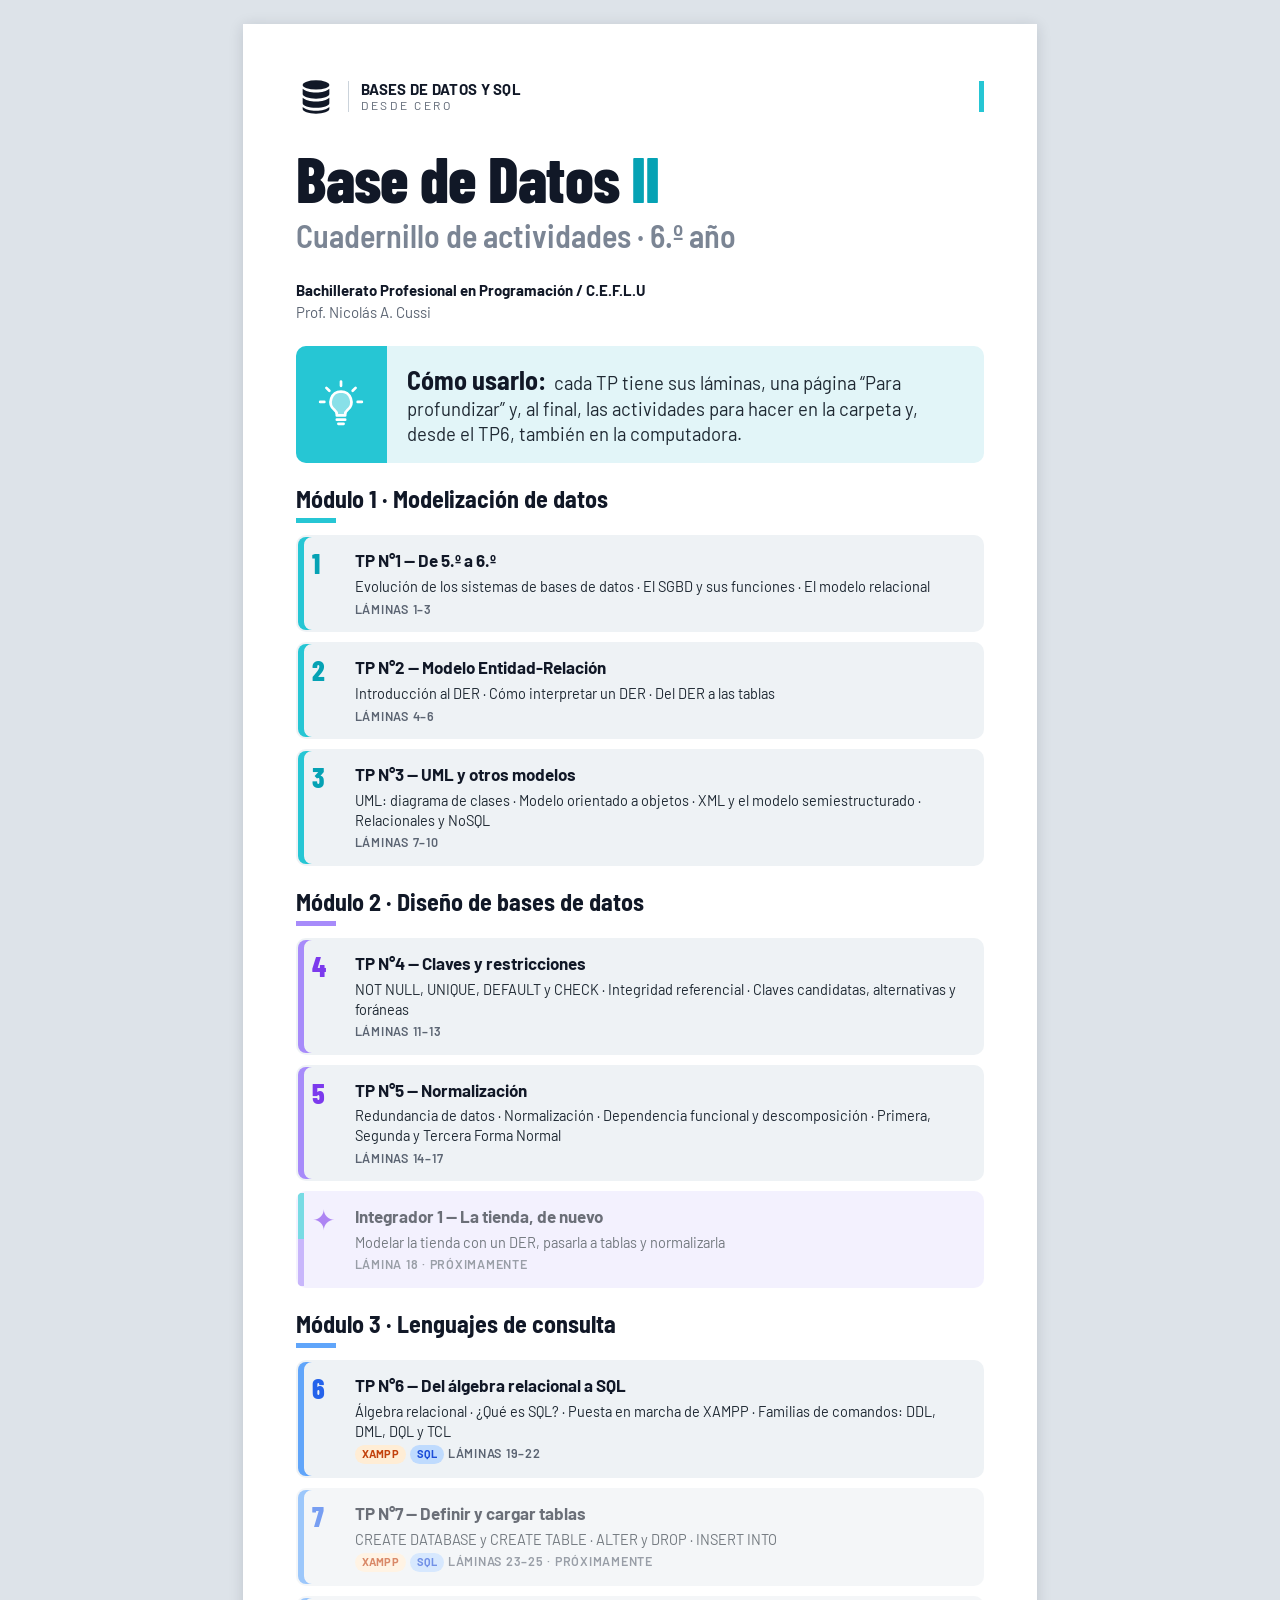
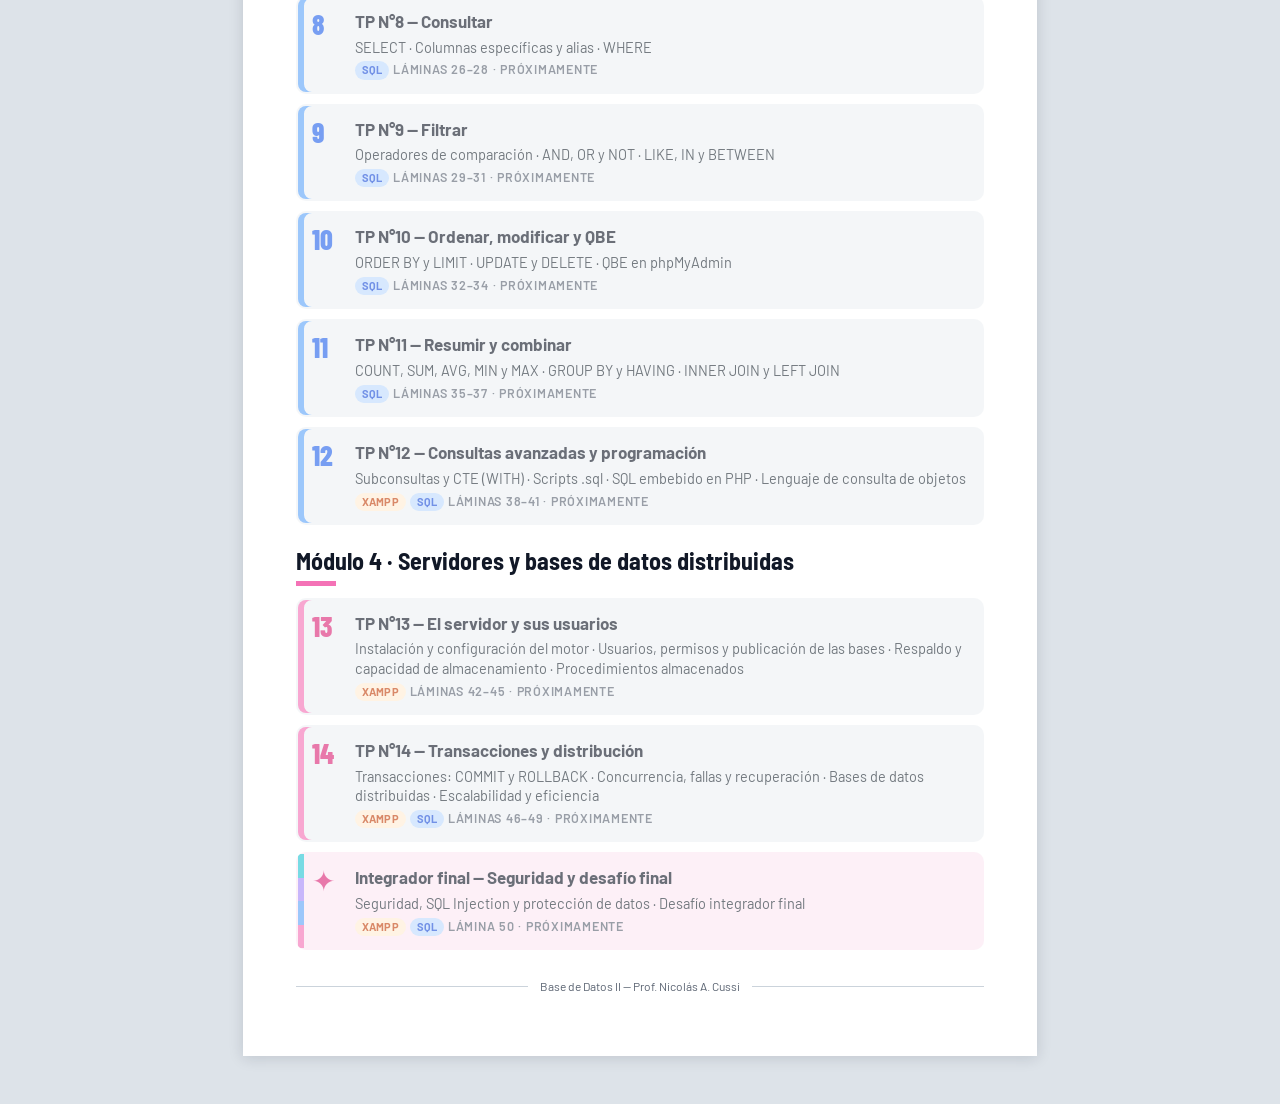
==== index.html @ eb56f3e0 "TP6: Del álgebra relacional a SQL (láminas 19 a 22) - Lámina 19 nueva: álgebra relacional (selección" ====
<!DOCTYPE html>
<html lang="es-AR">
<head>
  <meta charset="utf-8">
  <meta name="viewport" content="width=device-width, initial-scale=1">
  <title>Base de Datos II — Cuadernillo de actividades · Prof. Nicolás A. Cussi</title>
  <meta name="description" content="Cuadernillo de actividades de Base de Datos II (6.º año), organizado en 14 TPs y dos integradores. Bachillerato en Programación, Ushuaia.">
  <meta name="theme-color" content="#26C6D4">
  <link rel="preload" href="assets/fonts/barlow-condensed-latin-800-normal.woff2" as="font" type="font/woff2" crossorigin>
  <link rel="stylesheet" href="assets/css/estilos.css">
</head>
<body>

<svg width="0" height="0" style="position:absolute" aria-hidden="true" focusable="false">
  <defs>
    <symbol id="i-db-solido" viewBox="0 0 48 48">
      <g style="fill:currentColor;stroke:none">
        <ellipse cx="24" cy="9.5" rx="16" ry="5.5"/>
        <path d="M8 14c2.8 2.9 9.1 4.5 16 4.5S37.2 16.9 40 14v6.5c0 3-7.2 5.5-16 5.5S8 23.5 8 20.5z"/>
        <path d="M8 25c2.8 2.9 9.1 4.5 16 4.5S37.2 27.9 40 25v6.5c0 3-7.2 5.5-16 5.5S8 34.5 8 31.5z"/>
        <path d="M8 36c2.8 2.9 9.1 4.5 16 4.5S37.2 38.9 40 36v2.5c0 3-7.2 5.5-16 5.5S8 41.5 8 38.5z"/>
      </g>
    </symbol>
  </defs>
</svg>

<a class="saltar" href="#indice">Saltar al índice</a>

<main class="portada">
  <div class="cab" aria-hidden="true">
    <svg class="cab__logo"><use href="#i-db-solido"/></svg>
    <div class="cab__marca"><b>BASES DE DATOS Y SQL</b><span>DESDE CERO</span></div>
    <span class="cab__raya"></span>
  </div>

  <header class="portada__hero">
    <h1>Base de Datos <span>II</span></h1>
    <p class="tit__sub">Cuadernillo de actividades · 6.º año</p>
  </header>

  <p class="portada__datos">
    <strong>Bachillerato Profesional en Programación / C.E.F.L.U</strong> <br>
    Prof. Nicolás A. Cussi
  </p>

  <aside class="idea" aria-label="Cómo usar el cuadernillo">
    <span class="idea__ico" aria-hidden="true">
      <svg class="ico" viewBox="0 0 48 48" focusable="false">
        <path d="M24 2.5v4M10 8.5l2.8 2.8M38 8.5l-2.8 2.8M4 22h4M40 22h4"/>
        <path d="M24 12a10 10 0 0 0-6.2 17.8c1.4 1.2 2.2 2.6 2.2 4.2v1h8v-1c0-1.6.8-3 2.2-4.2A10 10 0 0 0 24 12z" style="fill:var(--ac)"/>
        <path d="M20 39h8M21.5 43h5"/>
      </svg>
    </span>
    <p><strong>Cómo usarlo:</strong> cada TP tiene sus láminas, una página “Para profundizar” y, al final, las actividades para hacer en la carpeta y, desde el TP6, también en la computadora.</p>
  </aside>

  <section class="bloque modulo-1" id="indice" aria-labelledby="b1">
    <h2 class="subtitulo" id="b1">Módulo 1 · Modelización de datos</h2>
    <ul class="lista-tp">
      <li>
        <a class="tp" href="unidades/tp01.html">
          <span class="tp__num" aria-hidden="true">1</span>
          <span class="tp__titulo">TP N°1 — De 5.º a 6.º</span>
          <span class="tp__temas">Evolución de los sistemas de bases de datos · El SGBD y sus funciones · El modelo relacional</span>
          <span class="tp__meta">Láminas 1–3 <span class="tp__visto" data-visto="1" hidden>· ✓ Visto</span></span>
        </a>
      </li>
      <li>
        <a class="tp" href="unidades/tp02.html">
          <span class="tp__num" aria-hidden="true">2</span>
          <span class="tp__titulo">TP N°2 — Modelo Entidad-Relación</span>
          <span class="tp__temas">Introducción al DER · Cómo interpretar un DER · Del DER a las tablas</span>
          <span class="tp__meta">Láminas 4–6 <span class="tp__visto" data-visto="2" hidden>· ✓ Visto</span></span>
        </a>
      </li>
      <li>
        <a class="tp" href="unidades/tp03.html">
          <span class="tp__num" aria-hidden="true">3</span>
          <span class="tp__titulo">TP N°3 — UML y otros modelos</span>
          <span class="tp__temas">UML: diagrama de clases · Modelo orientado a objetos · XML y el modelo semiestructurado · Relacionales y NoSQL</span>
          <span class="tp__meta">Láminas 7–10 <span class="tp__visto" data-visto="3" hidden>· ✓ Visto</span></span>
        </a>
      </li>
    </ul>
  </section>

  <section class="bloque modulo-2" aria-labelledby="b2">
    <h2 class="subtitulo" id="b2">Módulo 2 · Diseño de bases de datos</h2>
    <ul class="lista-tp">
      <li>
        <a class="tp" href="unidades/tp04.html">
          <span class="tp__num" aria-hidden="true">4</span>
          <span class="tp__titulo">TP N°4 — Claves y restricciones</span>
          <span class="tp__temas">NOT NULL, UNIQUE, DEFAULT y CHECK · Integridad referencial · Claves candidatas, alternativas y foráneas</span>
          <span class="tp__meta">Láminas 11–13 <span class="tp__visto" data-visto="4" hidden>· ✓ Visto</span></span>
        </a>
      </li>
      <li>
        <a class="tp" href="unidades/tp05.html">
          <span class="tp__num" aria-hidden="true">5</span>
          <span class="tp__titulo">TP N°5 — Normalización</span>
          <span class="tp__temas">Redundancia de datos · Normalización · Dependencia funcional y descomposición · Primera, Segunda y Tercera Forma Normal</span>
          <span class="tp__meta">Láminas 14–17 <span class="tp__visto" data-visto="5" hidden>· ✓ Visto</span></span>
        </a>
      </li>
      <li>
        <div class="tp tp--pronto tp--integrador tp--int1">
          <span class="tp__num" aria-hidden="true">✦</span>
          <span class="tp__titulo">Integrador 1 — La tienda, de nuevo</span>
          <span class="tp__temas">Modelar la tienda con un DER, pasarla a tablas y normalizarla</span>
          <span class="tp__meta">Lámina 18 · Próximamente</span>
        </div>
      </li>
    </ul>
  </section>

  <section class="bloque modulo-3" aria-labelledby="b3">
    <h2 class="subtitulo" id="b3">Módulo 3 · Lenguajes de consulta</h2>
    <ul class="lista-tp">
      <li>
        <a class="tp" href="unidades/tp06.html">
          <span class="tp__num" aria-hidden="true">6</span>
          <span class="tp__titulo">TP N°6 — Del álgebra relacional a SQL</span>
          <span class="tp__temas">Álgebra relacional · ¿Qué es SQL? · Puesta en marcha de XAMPP · Familias de comandos: DDL, DML, DQL y TCL</span>
          <span class="tp__meta"><span class="etq etq--xampp">XAMPP</span> <span class="etq etq--sql">SQL</span> Láminas 19–22 <span class="tp__visto" data-visto="6" hidden>· ✓ Visto</span></span>
        </a>
      </li>
      <li>
        <div class="tp tp--pronto">
          <span class="tp__num" aria-hidden="true">7</span>
          <span class="tp__titulo">TP N°7 — Definir y cargar tablas</span>
          <span class="tp__temas">CREATE DATABASE y CREATE TABLE · ALTER y DROP · INSERT INTO</span>
          <span class="tp__meta"><span class="etq etq--xampp">XAMPP</span> <span class="etq etq--sql">SQL</span> Láminas 23–25 · Próximamente</span>
        </div>
      </li>
      <li>
        <div class="tp tp--pronto">
          <span class="tp__num" aria-hidden="true">8</span>
          <span class="tp__titulo">TP N°8 — Consultar</span>
          <span class="tp__temas">SELECT · Columnas específicas y alias · WHERE</span>
          <span class="tp__meta"><span class="etq etq--sql">SQL</span> Láminas 26–28 · Próximamente</span>
        </div>
      </li>
      <li>
        <div class="tp tp--pronto">
          <span class="tp__num" aria-hidden="true">9</span>
          <span class="tp__titulo">TP N°9 — Filtrar</span>
          <span class="tp__temas">Operadores de comparación · AND, OR y NOT · LIKE, IN y BETWEEN</span>
          <span class="tp__meta"><span class="etq etq--sql">SQL</span> Láminas 29–31 · Próximamente</span>
        </div>
      </li>
      <li>
        <div class="tp tp--pronto">
          <span class="tp__num" aria-hidden="true">10</span>
          <span class="tp__titulo">TP N°10 — Ordenar, modificar y QBE</span>
          <span class="tp__temas">ORDER BY y LIMIT · UPDATE y DELETE · QBE en phpMyAdmin</span>
          <span class="tp__meta"><span class="etq etq--sql">SQL</span> Láminas 32–34 · Próximamente</span>
        </div>
      </li>
      <li>
        <div class="tp tp--pronto">
          <span class="tp__num" aria-hidden="true">11</span>
          <span class="tp__titulo">TP N°11 — Resumir y combinar</span>
          <span class="tp__temas">COUNT, SUM, AVG, MIN y MAX · GROUP BY y HAVING · INNER JOIN y LEFT JOIN</span>
          <span class="tp__meta"><span class="etq etq--sql">SQL</span> Láminas 35–37 · Próximamente</span>
        </div>
      </li>
      <li>
        <div class="tp tp--pronto">
          <span class="tp__num" aria-hidden="true">12</span>
          <span class="tp__titulo">TP N°12 — Consultas avanzadas y programación</span>
          <span class="tp__temas">Subconsultas y CTE (WITH) · Scripts .sql · SQL embebido en PHP · Lenguaje de consulta de objetos</span>
          <span class="tp__meta"><span class="etq etq--xampp">XAMPP</span> <span class="etq etq--sql">SQL</span> Láminas 38–41 · Próximamente</span>
        </div>
      </li>
    </ul>
  </section>

  <section class="bloque modulo-4" aria-labelledby="b4">
    <h2 class="subtitulo" id="b4">Módulo 4 · Servidores y bases de datos distribuidas</h2>
    <ul class="lista-tp">
      <li>
        <div class="tp tp--pronto">
          <span class="tp__num" aria-hidden="true">13</span>
          <span class="tp__titulo">TP N°13 — El servidor y sus usuarios</span>
          <span class="tp__temas">Instalación y configuración del motor · Usuarios, permisos y publicación de las bases · Respaldo y capacidad de almacenamiento · Procedimientos almacenados</span>
          <span class="tp__meta"><span class="etq etq--xampp">XAMPP</span> Láminas 42–45 · Próximamente</span>
        </div>
      </li>
      <li>
        <div class="tp tp--pronto">
          <span class="tp__num" aria-hidden="true">14</span>
          <span class="tp__titulo">TP N°14 — Transacciones y distribución</span>
          <span class="tp__temas">Transacciones: COMMIT y ROLLBACK · Concurrencia, fallas y recuperación · Bases de datos distribuidas · Escalabilidad y eficiencia</span>
          <span class="tp__meta"><span class="etq etq--xampp">XAMPP</span> <span class="etq etq--sql">SQL</span> Láminas 46–49 · Próximamente</span>
        </div>
      </li>
      <li>
        <div class="tp tp--pronto tp--integrador tp--int2">
          <span class="tp__num" aria-hidden="true">✦</span>
          <span class="tp__titulo">Integrador final — Seguridad y desafío final</span>
          <span class="tp__temas">Seguridad, SQL Injection y protección de datos · Desafío integrador final</span>
          <span class="tp__meta"><span class="etq etq--xampp">XAMPP</span> <span class="etq etq--sql">SQL</span> Lámina 50 · Próximamente</span>
        </div>
      </li>
    </ul>
  </section>

  <footer class="pie">
    <span class="pie__linea"></span>
    <span>Base de Datos II — Prof. Nicolás A. Cussi</span>
    <span class="pie__linea"></span>
  </footer>
</main>

<script src="assets/js/actividades.js"></script>
</body>
</html>
---- assets/css/estilos.css ----
/* ==========================================================
   Base de Datos II — Cuadernillo web (identidad: "Bases de Datos y SQL · Desde cero")
   Prof. Nicolás A. Cussi • Base de Datos II
   Mobile first · Modo hoja A4 en escritorio e impresión
   ========================================================== */

/* ---------- Tipografías locales (SIL OFL, ver assets/fonts/OFL.txt) ---------- */
@font-face { font-family: "Barlow"; src: url("../fonts/barlow-latin-400-normal.woff2") format("woff2"); font-weight: 400; font-style: normal; font-display: swap; }
@font-face { font-family: "Barlow"; src: url("../fonts/barlow-latin-500-normal.woff2") format("woff2"); font-weight: 500; font-style: normal; font-display: swap; }
@font-face { font-family: "Barlow"; src: url("../fonts/barlow-latin-600-normal.woff2") format("woff2"); font-weight: 600; font-style: normal; font-display: swap; }
@font-face { font-family: "Barlow"; src: url("../fonts/barlow-latin-700-normal.woff2") format("woff2"); font-weight: 700; font-style: normal; font-display: swap; }
@font-face { font-family: "Barlow Semi Condensed"; src: url("../fonts/barlow-semi-condensed-latin-600-normal.woff2") format("woff2"); font-weight: 600; font-style: normal; font-display: swap; }
@font-face { font-family: "Barlow Semi Condensed"; src: url("../fonts/barlow-semi-condensed-latin-700-normal.woff2") format("woff2"); font-weight: 700; font-style: normal; font-display: swap; }
@font-face { font-family: "Barlow Condensed"; src: url("../fonts/barlow-condensed-latin-700-normal.woff2") format("woff2"); font-weight: 700; font-style: normal; font-display: swap; }
@font-face { font-family: "Barlow Condensed"; src: url("../fonts/barlow-condensed-latin-800-normal.woff2") format("woff2"); font-weight: 800; font-style: normal; font-display: swap; }

/* ---------- Paleta (detectada del PDF) ---------- */
:root {
  /* Identidad del cuadernillo. El acento es el cian del Módulo 1;
     .modulo-2 a .modulo-4 lo cambian por el color de su módulo */
  --conceptos: #26C6D4;     /* cian del Módulo 1 (también en la franja de los integradores) */
  --acento: var(--conceptos); /* acento: íconos, barras, flechas, recuadros */
  --acento-numero: #05A2B4; /* número de cada título (ajustado: 3:1 sobre blanco) */
  --acento-claro: #CDEFF4;  /* encabezados de tarjetas */
  --acento-suave: #E2F5F8;  /* fondo de "Idea clave" */
  /* Texto de color sobre blanco o sobre el tono claro (el cian de acento no sirve para texto chico) */
  --acento-texto: #0B6B7A;  /* 6,2:1 */
  /* "En la computadora" (Parte 2 de las actividades): el color del módulo, más oscuro, con texto blanco.
     La Parte 1 (en la carpeta) usa el acento con texto oscuro. .modulo-2 a .modulo-4 los cambian */
  --compu: var(--acento-texto); --compu-oscuro: #064650; --compu-claro: var(--acento-claro);

  /* Colores con significado propio */
  --diseno: #A78BFA;   --diseno-numero: #7C3AED;   --diseno-texto: #6D28D9;   --diseno-claro: #DDD6FE;   --diseno-suave: #EDE9FE;   --diseno-oscuro: #4C1D95;
  --sql: #60A5FA;      --sql-numero: #2563EB;      --sql-texto: #1D4ED8;      --sql-claro: #BFDBFE;      --sql-suave: #DBEAFE;      --sql-oscuro: #1E3A8A;
  --servidor: #F472B6; --servidor-numero: #DB2777; --servidor-texto: #BE185D; --servidor-claro: #FBCFE8; --servidor-suave: #FCE7F3; --servidor-oscuro: #831843;
  --archivo: #F59E0B;  --archivo-texto: #92400E;   --archivo-claro: #FEF3C7;  --archivo-linea: #FDE68A;
  --naranja: #EA580C;  --naranja-texto: #C2410C;   --naranja-claro: #FFEDD5;
  --ok: #15803D;       --ok-oscuro: #166534;       --ok-claro: #DCFCE7;

  /* Ventanas: los tres puntos */
  --punto-rojo: #FF5F57; --punto-amarillo: #FEBC2E; --punto-verde: #28C840;

  /* Código en pantalla (fondo --consola-fondo; todos 5:1 o más) */
  --consola-fondo: #1E293B; --cod-texto: #E2E8F0; --consola-linea: #334155;
  --cod-etq: #FB7185;  /* rosa: palabras clave (MIENTRAS, SI, SELECT…) */
  --cod-atr: #A3E635;  /* lima: nombres de campos y tablas */
  --cod-str: #FDE047;  /* amarillo: textos entre comillas */
  --cod-com: #94A3B8;  /* gris azulado, en cursiva: comentarios */
  --cod-num: #C084FC;  /* violeta: números */
  --cod-fun: #67E8F9;  /* cian: acciones (abrir, leer, mostrar) y funciones */

  --panel: #EEF2F5;         /* recuadros grises */
  --panel-oscuro: #DDE3E9;  /* gris un tono más oscuro (encabezado neutro de una tabla) */
  --panel-linea: #C9E9EE;   /* divisor dentro de recuadros */
  --blanco: #FFFFFF;
  --tinta: #111827;         /* títulos e íconos */
  --texto: #1F2933;         /* texto corrido */
  --gris-sub: #7B8594;      /* subtítulos grandes */
  --gris: #5B6472;          /* textos chicos en mayúsculas */
  --linea: #CBD3DB;         /* líneas del pie */
  --fondo-pantalla: #DDE3E9;/* fondo detrás de las hojas */

  --foco: #1E3A8A;          /* contorno de foco del teclado */

  /* TP3: campos alternados dentro de un archivo de texto */
  --campo-a: var(--acento-claro);
  --campo-b: #DDE3E9;

  --radio: 10px;
  --fuente: "Barlow", system-ui, -apple-system, "Segoe UI", Roboto, sans-serif;
  --fuente-titulo: "Barlow Semi Condensed", "Barlow", system-ui, sans-serif;
  --fuente-titular: "Barlow Condensed", "Barlow Semi Condensed", system-ui, sans-serif;
  --fuente-mono: ui-monospace, "Cascadia Mono", Consolas, "Liberation Mono", "Courier New", monospace;
}

/* Acento por módulo: clase en el <body> de cada TP (o en cada bloque de la portada).
   modulo-1 no cambia nada: usa el cian de :root */
.modulo-2 { --acento: var(--diseno); --acento-numero: var(--diseno-numero); --acento-texto: var(--diseno-texto); --acento-claro: var(--diseno-claro); --acento-suave: var(--diseno-suave); --panel-linea: var(--diseno-claro);
  --compu: var(--diseno-texto); --compu-oscuro: var(--diseno-oscuro); --compu-claro: var(--diseno-claro); }
.modulo-3 { --acento: var(--sql); --acento-numero: var(--sql-numero); --acento-texto: var(--sql-texto); --acento-claro: var(--sql-claro); --acento-suave: var(--sql-suave); --panel-linea: var(--sql-claro);
  --compu: var(--sql-texto); --compu-oscuro: var(--sql-oscuro); --compu-claro: var(--sql-claro); }
.modulo-4 { --acento: var(--servidor); --acento-numero: var(--servidor-numero); --acento-texto: var(--servidor-texto); --acento-claro: var(--servidor-claro); --acento-suave: var(--servidor-suave); --panel-linea: var(--servidor-claro);
  --compu: var(--servidor-texto); --compu-oscuro: var(--servidor-oscuro); --compu-claro: var(--servidor-claro); }

/* ---------- Base ---------- */
*, *::before, *::after { box-sizing: border-box; }
html { -webkit-text-size-adjust: 100%; scroll-padding-top: 96px; }
body {
  margin: 0;
  font-family: var(--fuente);
  font-size: 16px;
  line-height: 1.4;
  color: var(--texto);
  background: var(--fondo-pantalla);
}
h1, h2, h3, h4, p, ol, ul { margin: 0; }
ol, ul { padding: 0; list-style: none; }
svg { display: block; }
strong { font-weight: 700; color: var(--tinta); }
a { color: inherit; }
:focus-visible { outline: 3px solid var(--foco); outline-offset: 3px; border-radius: 4px; }

.sr-only {
  position: absolute; width: 1px; height: 1px; padding: 0; margin: -1px;
  overflow: hidden; clip: rect(0 0 0 0); white-space: nowrap; border: 0;
}
.saltar {
  position: absolute; left: 8px; top: -60px; z-index: 50;
  background: var(--tinta); color: var(--blanco); padding: 10px 14px; border-radius: 6px;
  text-decoration: none; font-weight: 600;
}
.saltar:focus { top: 8px; }

/* ---------- Íconos (sprite SVG) ---------- */
.ico {
  width: 48px; height: 48px; flex: none;
  color: var(--tinta);
  --ac: var(--acento);
  fill: none; stroke: currentColor; stroke-width: 2.6;
  stroke-linecap: round; stroke-linejoin: round;
}
.ico--s  { width: 36px; height: 36px; }
.ico--l  { width: 56px; height: 56px; }
.ico--xl { width: 68px; height: 68px; }

/* ==========================================================
   Barra de navegación (solo pantalla)
   ========================================================== */
.barra {
  position: sticky; top: 0; z-index: 20;
  background: var(--blanco);
  border-bottom: 1px solid var(--linea);
  box-shadow: 0 2px 8px rgba(17, 24, 39, .06);
}
.barra__fila {
  display: flex; align-items: center; gap: 10px;
  max-width: 210mm; margin: 0 auto; padding: 8px 16px;
}
.barra__volver, .boton { flex: none; }
.barra__titulo {
  flex: 1; min-width: 0; text-align: center;
  font-family: var(--fuente-titulo); font-weight: 700; font-size: 16px; line-height: 1.15; color: var(--tinta);
}
.boton__largo { display: none; }
@media (min-width: 560px) {
  .barra__titulo { font-size: 18px; }
  .boton__largo { display: inline; }
}
.boton {
  display: inline-flex; align-items: center; gap: 6px;
  background: var(--tinta); color: var(--blanco);
  text-decoration: none; font-weight: 600; font-size: 14px;
  padding: 8px 12px; border-radius: 8px;
}
button.boton { border: 0; font-family: inherit; line-height: inherit; cursor: pointer; }
.boton:hover { background: #263244; }
.boton svg { width: 18px; height: 18px; stroke: currentColor; fill: none; stroke-width: 2.2; stroke-linecap: round; stroke-linejoin: round; }

.partes {
  position: relative;
  display: flex; gap: 6px; overflow-x: auto;
  max-width: 210mm; margin: 0 auto; padding: 0 16px 8px;
  scrollbar-width: none;
}
.partes::-webkit-scrollbar { display: none; }
.partes a {
  flex: none; text-decoration: none; font-size: 14px; font-weight: 600;
  padding: 6px 12px; border-radius: 999px;
  background: var(--panel); color: var(--tinta);
}
.partes a[aria-current="true"] { background: var(--acento-claro); box-shadow: inset 0 -3px 0 var(--acento); }

/* ==========================================================
   Lámina (una página del cuadernillo)
   ========================================================== */
.laminas { padding: 12px 0 32px; }
.lamina > * { flex-shrink: 0; }

.lamina {
  position: relative; overflow: hidden;
  display: flex; flex-direction: column; gap: 18px;
  max-width: 210mm; margin: 0 auto 12px;
  padding: 20px 16px 14px;
  background: var(--blanco);
}

/* --- Cabecera --- */
.cab { display: flex; align-items: center; gap: 12px; }
.cab__logo { width: 34px; height: 34px; color: var(--tinta); flex: none; }
.cab__marca {
  display: flex; flex-direction: column;
  padding-left: 12px; border-left: 1.5px solid var(--linea);
  line-height: 1.15;
}
/* "BASES DE DATOS Y SQL" y "TRABAJO PRÁCTICO N°X" llevan siempre el mismo tamaño */
.cab__marca b, .cab__lema {
  font-size: 14px; font-weight: 700; letter-spacing: .02em; color: var(--tinta);
  text-transform: uppercase; white-space: nowrap;
}
.cab__marca span { font-size: 11px; letter-spacing: .22em; color: var(--gris); }
.cab__lema { margin-left: auto; text-align: right; line-height: 1.15; }
/* barra vertical del alto del bloque de texto (2 renglones de .cab__marca) */
.cab__raya { width: 5px; height: 29px; background: var(--acento); flex: none; }
.cab__marca + .cab__raya { margin-left: auto; }
@media (max-width: 479px) {
  .cab { gap: 10px; }
  .cab__marca b, .cab__lema { font-size: 13px; }
  .cab__lema-n { display: block; }
  .cab__raya { height: 30px; }
}
@media (max-width: 379px) {
  .cab__marca b, .cab__lema { font-size: 12px; }
  .cab__raya { height: 28px; }
}

/* --- Título --- */
.tit__h {
  font-family: var(--fuente-titular); font-weight: 700;
  font-size: clamp(34px, 9.6vw, 56px); line-height: 1; letter-spacing: -.008em;
  color: var(--tinta);
}
.tit__num { color: var(--acento-numero); font-weight: 800; margin-right: .12em; }
.tit__sub {
  margin-top: 4px;
  font-family: var(--fuente-titulo); font-weight: 600;
  font-size: clamp(20px, 5.6vw, 33px); line-height: 1.1; color: var(--gris-sub);
}
.tit__ico { display: inline-block; vertical-align: -.08em; width: .78em; height: .78em; margin-right: .1em; stroke-width: 3; }

/* --- Bloques comunes --- */
.texto { font-size: 17px; line-height: 1.45; }

.panel {
  background: var(--panel); border-radius: 12px;
  padding: 16px 14px;
}
.subtitulo {
  font-family: var(--fuente-titulo); font-weight: 700; font-size: 22px; color: var(--tinta);
  line-height: 1.15;
}
.subtitulo::after {
  content: ""; display: block; width: 40px; height: 5px; margin-top: 6px; background: var(--acento);
}
.panel__cab { display: flex; align-items: flex-start; justify-content: space-between; gap: 12px; margin-bottom: 14px; }
.panel__nota {
  font-size: 9.5px; font-weight: 600; letter-spacing: .16em; text-transform: uppercase;
  color: var(--gris); text-align: right; line-height: 1.5;
}

/* Recuadro de definición / introducción */
.intro {
  display: grid; grid-template-columns: auto 1fr; align-items: center; gap: 14px;
  background: var(--panel); border-radius: var(--radio); padding: 14px;
}
.intro p {
  padding-left: 14px; border-left: 2px solid var(--panel-linea);
  font-size: 17px; line-height: 1.4;
}

/* Secuencias con flechas (vertical en celular, horizontal en pantalla ancha) */
.secuencia { display: grid; gap: 26px; }
.secuencia > li { position: relative; }
.secuencia > li:not(:last-child)::after {
  content: ""; position: absolute; left: 50%; bottom: -21px;
  width: 18px; height: 16px; background: var(--acento);
  clip-path: polygon(0 32%, 52% 32%, 52% 0, 100% 50%, 52% 100%, 52% 68%, 0 68%);
  transform: translateX(-50%) rotate(90deg);
}

/* Pasos (Dato → Contexto → …) */
.paso {
  display: grid; grid-template-columns: 64px 1fr; grid-template-areas: "ico tit" "ico txt";
  align-items: center; column-gap: 14px; row-gap: 2px;
  background: var(--panel); border-radius: 8px; padding: 12px 14px;
}
.paso .ico { grid-area: ico; width: 56px; height: 56px; margin: 0 auto; }
.paso h3, .paso h4 { grid-area: tit; font-family: var(--fuente); font-weight: 700; font-size: 19px; color: var(--tinta); }
.paso p  { grid-area: txt; font-size: 16px; line-height: 1.3; }

/* Tarjetas blancas con encabezado celeste */
.tarjeta {
  background: var(--blanco); border-radius: 8px; padding: 6px 6px 12px;
  display: flex; flex-direction: column; align-items: center; text-align: center; gap: 8px;
}
.tarjeta__cab {
  align-self: stretch;
  background: var(--acento-claro); border-radius: 6px;
  font-family: var(--fuente); font-weight: 700; font-size: 18px; color: var(--tinta);
  padding: 6px 8px;
}
.tarjeta p { font-size: 16px; line-height: 1.3; padding: 0 6px; }
.tarjeta .grande { font-size: 30px; font-weight: 700; color: var(--tinta); line-height: 1.1; }

/* Ejemplos en la vida real */
.ejemplos .tarjeta { min-height: 100%; }

/* Mosaico de cosas (¿Qué puede guardar?) */
.mosaico { display: grid; grid-template-columns: repeat(2, 1fr); gap: 10px; }
.mosaico li {
  background: var(--blanco); border-radius: 8px; padding: 12px 8px 14px;
  display: flex; flex-direction: column; align-items: center; gap: 10px;
  font-weight: 700; font-size: 17px; color: var(--tinta);
}

/* Grilla de ámbitos (Escuela, Comercio, …) */
.ambitos { display: grid; grid-template-columns: repeat(2, 1fr); gap: 10px; }
.ambitos .tarjeta { border: 5px solid var(--panel); height: 100%; }

/* Lista horizontal con ícono (¿Qué tienen en común?) */
.comun { display: grid; gap: 10px; }
.comun li {
  display: flex; align-items: center; gap: 12px;
  background: var(--blanco); border-radius: 8px; padding: 10px 14px;
  font-size: 17px; line-height: 1.2;
}

/* Recuadro "Ejemplo" */
.ejemplo {
  display: grid; grid-template-columns: auto 1fr; align-items: center; gap: 12px;
  background: var(--panel); border-radius: var(--radio); padding: 12px 14px;
}
.ejemplo .subtitulo { font-size: 20px; }
.ejemplo p { grid-column: 1 / -1; font-size: 16.5px; }

/* Dos opciones lado a lado (Hoja de cálculo / Base de datos) */
.comparar { display: grid; gap: 10px; }
.comparar > li {
  display: grid; grid-template-columns: 1fr auto; align-items: center; gap: 12px;
  background: var(--panel); border-radius: var(--radio); padding: 14px;
}
.comparar h3, .comparar h4 { font-family: var(--fuente-titulo); font-weight: 700; font-size: 23px; color: var(--tinta); line-height: 1.1; margin-bottom: 4px; }
.comparar p { font-size: 16.5px; line-height: 1.35; }

/* Tabla comparativa */
.tabla-comp { width: calc(100% + 12px); margin: -6px; border-collapse: separate; border-spacing: 6px; table-layout: fixed; }
.tabla-comp th, .tabla-comp td {
  background: var(--panel); border-radius: 6px; padding: 9px 6px;
  font-size: 15px; line-height: 1.2; text-align: center; font-weight: 400;
}
.tabla-comp thead th { background: var(--acento-claro); font-weight: 700; color: var(--tinta); font-size: 16px; }
.tabla-comp thead th:first-child, .tabla-comp tbody th { width: 36%; }
.tabla-comp tbody th { text-align: left; font-weight: 700; color: var(--tinta); }
.tabla-comp tbody th span { display: flex; align-items: center; gap: 8px; }
.tabla-comp .ico { width: 24px; height: 24px; stroke-width: 3.2; }

/* ¿Cuándo conviene cada una? */
.cuando { display: grid; gap: 10px; margin-top: 12px; }
.cuando li {
  display: flex; align-items: center; gap: 14px;
  background: var(--panel); border-radius: var(--radio); padding: 12px 14px;
  font-size: 16.5px; line-height: 1.35;
}
.sin-raya::after { display: none; }

/* Dos grupos en un mismo esquema: el primero con el acento del módulo (.grupo) y el segundo
   en naranja (.grupo--naranja) */
.grupo { --grupo: var(--acento); --grupo-claro: var(--acento-claro); }
.grupo--naranja { --grupo: var(--naranja); --grupo-claro: var(--naranja-claro); }
.grupo--naranja .ico { --ac: var(--naranja); }
.grupo--ok { --grupo: var(--ok); --grupo-claro: var(--ok-claro); }
.grupo--ok .ico { --ac: var(--ok); }
.comparar .grupo { box-shadow: inset 0 5px 0 var(--grupo); }
.comparar .grupo--ok, .comparar .grupo--naranja { background: var(--grupo-claro); }   /* TP3: ventaja / desventaja */
.comparar .pf__lista li::before { background: var(--grupo); }
.cuando .grupo { box-shadow: inset 5px 0 0 var(--grupo); }
.tabla-comp thead th.grupo { background: var(--grupo-claro); }
.tabla-comp thead th:first-child { background: var(--panel-oscuro); }

/* Tabla de ejemplo con señalamientos (Tabla · Fila · Columna) */
.senalada { display: grid; gap: 12px; }
.tabla-ej {
  width: 100%; border-collapse: collapse; table-layout: fixed;
  background: var(--blanco); font-size: 16px; line-height: 1.2; text-align: center;
}
.tabla-ej caption {
  background: var(--acento); color: var(--tinta); border-radius: 8px 8px 0 0;
  font-weight: 700; font-size: 19px; letter-spacing: .05em; padding: 5px;
}
.tabla-ej th { background: var(--acento-claro); color: var(--tinta); font-weight: 700; padding: 7px 4px; }
.tabla-ej td { padding: 6px 4px; border-top: 1px solid var(--linea); }
.tabla-ej th + th, .tabla-ej td + td { border-left: 1px solid var(--linea); }
.tabla-ej .marca-col { border: 3px solid var(--acento); background: var(--acento-suave); }
/* columna en el acento y fila en naranja (dos grupos en un mismo esquema) */
.tabla-ej .marca-fila { border: 3px solid var(--naranja); }
.tabla-ej .marca-fila td { background: var(--naranja-claro); }
.senal { display: grid; grid-template-columns: auto 1fr; align-items: center; gap: 4px 10px; }
.senal b {
  position: relative; justify-self: start;
  background: var(--acento); color: var(--tinta); border-radius: 6px;
  font-weight: 700; font-size: 16px; padding: 4px 12px;
}
.senal--fila b { background: var(--naranja-texto); color: var(--blanco); }
.senal p { font-size: 15px; line-height: 1.3; }

/* Grilla de 4 tarjetas (Tabla · Columna · Fila · Registro) */
.ambitos--4 .tarjeta { border: 0; }

/* Entidades con sus atributos */
.entidades { display: grid; gap: 10px; }
.entidades .tarjeta, .tipos .tarjeta { background: var(--panel); }
.entidades .tarjeta { gap: 6px; padding-bottom: 10px; }
.tarjeta .tarjeta__rotulo { font-size: 16px; }
.chips { align-self: stretch; display: grid; grid-template-columns: 1fr 1fr; gap: 6px; padding: 0 4px; }
.chips li { background: var(--acento-suave); border-radius: 6px; padding: 5px 4px; font-size: 16px; text-align: center; }
/* TP2, lámina 6: la entidad en el acento y los atributos en naranja */
.chips.grupo li, .tarjeta.grupo .tarjeta__cab { background: var(--grupo-claro); }

/* ¿Cómo reconocerlos? (dos definiciones con ejemplo) */
.reconocer { display: grid; gap: 10px; }
.reconocer .tarjeta { gap: 10px; }
.reconocer__def { display: flex; align-items: center; gap: 12px; text-align: left; padding: 0 8px; }
.tarjeta .reconocer__ej { align-self: stretch; background: var(--panel); border-radius: 6px; padding: 6px 8px; }

/* Tipos de datos */
.tipos { display: grid; grid-template-columns: repeat(2, 1fr); gap: 10px; }
.tipo__valor {
  font-family: var(--fuente-titular); font-weight: 800; font-size: 44px; line-height: 48px;
  letter-spacing: .03em; color: var(--tinta);
}
.tipo__valor--acento { color: var(--acento-numero); }
.tipo__valor span { color: var(--acento); }

/* Tabla con datos dentro de una actividad */
.act-tabla caption { text-align: left; font-weight: 700; letter-spacing: .05em; color: var(--tinta); padding-bottom: 4px; }
.act-tabla--datos td { height: auto; }
.act > .act-tabla { width: 100%; margin: 8px 0 0; font-size: 14px; }

/* Página "Para profundizar" */
.pf-grid { display: grid; gap: 12px; }
.pf {
  display: grid; gap: 8px;
  background: var(--panel); border-radius: 12px; border-left: 6px solid var(--acento);
  padding: 14px 14px 14px 16px;
}
.pf__etiqueta { font-size: 10px; font-weight: 700; letter-spacing: .16em; text-transform: uppercase; color: var(--gris); }
.pf__titulo { font-family: var(--fuente-titulo); font-weight: 700; font-size: 21px; line-height: 1.15; color: var(--tinta); }
.pf p, .pf li { font-size: 16px; line-height: 1.4; }
.pf__cols { display: grid; gap: 10px; align-items: start; }
.pf__texto { display: grid; gap: 8px; }
.pf__caja { background: var(--blanco); border-radius: 8px; padding: 10px 12px; display: grid; gap: 6px; }
.pf__caja h4 {
  font-size: 11px; font-weight: 700; letter-spacing: .14em; text-transform: uppercase; color: var(--gris);
  padding-bottom: 5px; border-bottom: 3px solid var(--acento); justify-self: start;
}
.pf__lista { display: grid; gap: 5px; }
.pf__lista li { position: relative; padding-left: 16px; }
.pf__lista li::before { content: ""; position: absolute; left: 0; top: .5em; width: 7px; height: 7px; background: var(--acento); border-radius: 2px; }

/* Idea clave */
.idea {
  display: grid; grid-template-columns: 64px 1fr; align-items: stretch;
  background: var(--acento-suave); border-radius: var(--radio); overflow: hidden;
}
.idea__ico { display: flex; align-items: center; justify-content: center; background: var(--acento); }
.idea__ico .ico { color: var(--blanco); --ac: rgba(255, 255, 255, .45); width: 40px; height: 40px; }
.idea p { padding: 12px 14px; font-size: 16.5px; line-height: 1.35; align-self: center; }
.idea strong { font-family: var(--fuente-titulo); font-size: 21px; margin-right: 4px; }

/* Pie */
.pie {
  margin-top: auto; padding-top: 6px;
  display: flex; align-items: center; gap: 12px;
  font-size: 11.5px; color: var(--gris);
}
.pie__linea { flex: 1; height: 1px; background: var(--linea); }
.pie__num { font-weight: 700; font-size: 15px; color: var(--tinta); min-width: 1.2em; text-align: right; }

/* ==========================================================
   Actividades para hacer en la carpeta
   (estructura del profe: TP N°X — nombre / Consigna / 1- a) b) c),
    con la tipografía y la paleta del cuadernillo)
   ========================================================== */
.act-banda {
  display: flex; align-items: center; gap: 14px;
  background: var(--acento); color: var(--tinta);
  border-radius: var(--radio); padding: 12px 16px;
}
.act-banda .ico { --ac: var(--blanco); width: 40px; height: 40px; }
.act-banda h2 { font-family: var(--fuente-titular); font-weight: 700; font-size: 26px; line-height: 1; letter-spacing: -.005em; }
.act-banda p { font-size: 15px; font-weight: 500; line-height: 1.25; margin-top: 3px; }
.act-banda__parte {
  margin-left: auto; flex: none; text-align: right;
  font-size: 10px; font-weight: 700; letter-spacing: .16em; text-transform: uppercase; line-height: 1.5;
  padding-left: 12px; border-left: 1.5px solid rgba(17, 24, 39, .35);
}
.consigna {
  background: var(--acento-suave); border-radius: var(--radio);
  padding: 12px 16px; font-size: 16.5px; line-height: 1.4;
}
.consigna strong { font-family: var(--fuente-titulo); font-size: 19px; margin-right: 2px; }

.acts { display: grid; gap: 12px; }

.act { background: var(--panel); border-radius: 12px; padding: 12px 12px 12px; }
.act__titulo {
  display: flex; align-items: center; gap: 10px;
  font-family: var(--fuente-titulo); font-weight: 700; font-size: 21px; line-height: 1.15; color: var(--tinta);
}
.act__num {
  flex: none; display: inline-flex; align-items: center; justify-content: center;
  min-width: 34px; height: 30px; padding: 0 6px; border-radius: 7px;
  background: var(--acento); color: var(--tinta);
  font-family: var(--fuente-titular); font-weight: 800; font-size: 21px;
}
.act__caso { margin-top: 9px; font-size: 16px; line-height: 1.4; padding-left: 12px; border-left: 3px solid var(--acento); }
.act__items { margin-top: 9px; display: grid; gap: 6px; }
.act__items > li {
  display: grid; grid-template-columns: 30px 1fr; gap: 10px; align-items: start;
  background: var(--blanco); border-radius: 8px; padding: 8px 12px 8px 8px;
  font-size: 16px; line-height: 1.38;
}
.act__letra {
  background: var(--acento-claro); border-radius: 6px; text-align: center;
  font-weight: 700; color: var(--tinta); font-size: 15px; line-height: 1.5;
}
.act__frases { margin-top: 5px; display: grid; gap: 3px; }
.act__frases li { position: relative; padding-left: 16px; }
.act__frases li::before { content: ""; position: absolute; left: 0; top: .5em; width: 7px; height: 7px; background: var(--acento); border-radius: 2px; }
.act-tabla {
  width: calc(100% + 40px); margin: 7px 0 0 -40px;   /* en el celular ocupa todo el ancho del ítem */
  border-collapse: collapse; table-layout: auto; font-size: 12.5px;
}
.act-tabla th, .act-tabla td { border: 1.5px solid var(--linea); padding: 5px 4px; text-align: left; height: 30px; }
.act-tabla thead th { background: var(--acento-claro); font-weight: 700; color: var(--tinta); text-align: center; }
.act-tabla tbody th { font-weight: 600; color: var(--tinta); }

/* Parte 2 · en la computadora (solo TPs prácticos: 6 a 14 e Integrador final) */
.lamina--compu .act-banda { background: var(--compu); color: var(--blanco); }
.lamina--compu .act-banda .ico { color: var(--blanco); --ac: var(--compu-oscuro); }
.lamina--compu .act-banda__parte { border-left-color: rgba(255, 255, 255, .5); }
.lamina--compu .act__num { background: var(--compu); color: var(--blanco); }
.lamina--compu .act__letra, .lamina--compu .consigna { background: var(--compu-claro); }

/* Recuadros "Importante" y "Recomendación" (solo en láminas nuevas y "Para profundizar") */
.nota { display: grid; gap: 4px; border-radius: var(--radio); padding: 12px 14px 12px 18px; }
.nota h3 { font-family: var(--fuente-titulo); font-weight: 700; font-size: 19px; line-height: 1.2; }
.nota p { font-size: 16px; line-height: 1.4; }
.nota--importante { background: var(--naranja-claro); box-shadow: inset 4px 0 0 var(--naranja); }
.nota--importante h3 { color: var(--naranja-texto); }
.nota--importante .tit-ico { --ac: var(--naranja-texto); }
.nota--consejo, .pf__caja--consejo { background: var(--ok-claro); box-shadow: inset 4px 0 0 var(--ok); }
.pf__caja--consejo { padding-left: 16px; }
.nota--consejo h3, .pf__caja--consejo h4 { color: var(--ok); }
.pf__caja--consejo h4 { border-bottom-color: var(--ok); }
.nota--consejo .tit-ico, .pf__caja--consejo .tit-ico { --ac: var(--ok); }
.tit-ico { display: inline-block; width: 1.2em; height: 1.2em; margin-right: 6px; vertical-align: -.25em; }

/* ==========================================================
   TP3: archivos de texto, separadores y pseudocódigo
   ========================================================== */
/* Código dentro del texto: fondo claro, texto y borde de su color
   (el borde va con box-shadow para no cambiar el ancho) */
code {
  font-family: var(--fuente-mono); font-size: .9em; white-space: pre;
  border-radius: 4px; padding: 1px 5px;
  background: var(--acento-suave); color: var(--acento-texto); box-shadow: inset 0 0 0 1px var(--acento-claro);
}
code.cod-archivo { background: var(--archivo-claro); color: var(--archivo-texto); box-shadow: inset 0 0 0 1px var(--archivo-linea); }
code.cod-sql { background: var(--sql-suave); color: var(--sql-texto); box-shadow: inset 0 0 0 1px var(--sql-claro); }

/* Ventanas: los tres puntos de color delante del nombre */
.archivo__nombre::before, .ventana-cod__barra::before, .xampp__barra::before {
  content: ""; flex: none; width: 8px; height: 8px; border-radius: 50%;
  background: var(--punto-rojo); box-shadow: 12px 0 var(--punto-amarillo), 24px 0 var(--punto-verde);
  margin-right: 24px;
}

/* Ventana de un archivo (nombre arriba, contenido en monoespaciado) */
.archivo {
  width: fit-content; max-width: 100%; margin: 0;
  background: var(--blanco); border: 1.5px solid var(--linea); border-radius: 8px; overflow: hidden;
  box-shadow: 0 6px 16px -8px rgba(15, 23, 42, .6);
}
.archivo__nombre {
  display: flex; align-items: center; gap: 8px;
  background: var(--tinta); color: var(--blanco); box-shadow: inset 0 3px 0 var(--archivo);
  font-family: var(--fuente-mono); font-size: 13px; font-weight: 600; padding: 4px 12px;
}
.archivo__txt {
  margin: 0; padding: 8px 14px 10px; overflow-x: auto;
  font-family: var(--fuente-mono); font-size: 15px; line-height: 1.65; color: var(--tinta);
}
.archivo__regla, .archivo__n { color: var(--gris); }
.archivo__n { user-select: none; }
.archivo__enc { font-weight: 700; }
.c-a { background: var(--campo-a); }
.c-b { background: var(--campo-b); }
/* espacios visibles: un punto por cada carácter */
.esp {
  background-image: radial-gradient(circle, var(--gris) 0 1.4px, transparent 1.9px);
  background-size: 1ch 100%; background-repeat: repeat-x;
}
/* el separador es "el otro grupo" del esquema: va en naranja */
.sep {
  background: var(--naranja-texto); color: var(--blanco); border-radius: 3px; font-weight: 700;
  padding: 0 .2em; margin: 0 .2em;   /* aire visual a cada lado: no son espacios del archivo */
}

/* Archivo + explicación (una columna en el celular, dos en pantalla ancha) */
.archivo-ej { display: grid; gap: 12px; align-items: start; }
.tabla-campos { text-align: left; }
.tabla-campos th, .tabla-campos td { padding-left: 8px; }
.tabla-campos tbody th { background: var(--blanco); border-top: 1px solid var(--linea); font-family: var(--fuente-mono); font-size: .95em; }
.tabla-campos tbody td { border-left: 1px solid var(--linea); }
.muestra { display: inline-block; width: 12px; height: 12px; margin-right: 7px; border: 1px solid var(--linea); border-radius: 2px; vertical-align: -1px; }
.lista-txt { display: grid; gap: 6px; font-size: 16px; line-height: 1.35; }

/* Separadores: carácter grande + ejemplo */
.glifo { width: 48px; text-align: center; flex: none; }
.glifo--bajo { transform: translateY(-.24em); }   /* coma y punto y coma: subirlos al centro */
.glifo--alto { transform: translateY(.26em); }    /* comillas: bajarlas al centro */
.tipo__valor--sep { color: var(--naranja-texto); }
.ico--sep { --ac: var(--naranja); }
.comun code, .cuando code { display: block; width: fit-content; margin-top: 3px; }
.comun--suelto li { background: var(--panel); }
.sin-raya + .texto { margin-top: 8px; }

/* Ventana de código (pseudocódigo; en el TP9, SQL con .ventana-cod--sql) */
.ventana-cod {
  background: var(--consola-fondo); border-radius: 8px; overflow: hidden;
  box-shadow: 0 6px 16px -8px rgba(15, 23, 42, .6);
}
.ventana-cod__barra {
  display: flex; align-items: center; gap: 8px; padding: 6px 12px;
  font-family: var(--fuente-mono); font-size: 12px; font-weight: 600; color: var(--cod-com);
  border-bottom: 1px solid var(--consola-linea);
}
.ventana-cod--sql .ventana-cod__barra { box-shadow: inset 0 3px 0 var(--sql); }
/* colores del código */
.ventana-cod b, .t-etq { color: var(--cod-etq); }
.t-atr { color: var(--cod-atr); }
.t-str { color: var(--cod-str); }
.t-com { color: var(--cod-com); font-style: italic; }
.t-num { color: var(--cod-num); }
.t-fun { color: var(--cod-fun); }

/* Pseudocódigo con número de línea */
.pseudo {
  counter-reset: ln; display: grid; padding: 8px 0;
  font-family: var(--fuente-mono); font-size: 14px; line-height: 1.45; color: var(--cod-texto);
}
.pseudo li { counter-increment: ln; display: flex; align-items: baseline; gap: 10px; padding: 1px 10px 1px 0; }
.pseudo li::before {
  content: counter(ln); flex: none; width: 2.4em; padding-right: .6em; text-align: right;
  color: var(--cod-com); border-right: 2px solid var(--consola-linea);
}
.pseudo__c { flex: 1; min-width: 0; }
.pseudo .i1 .pseudo__c { padding-left: 2ch; }
.pseudo .i2 .pseudo__c { padding-left: 4ch; }
.pseudo b { font-weight: 700; }
.pseudo__paso {
  flex: none; font-family: var(--fuente); font-size: 12px; font-weight: 700; letter-spacing: .04em;
  background: var(--acento); color: var(--tinta); border-radius: 999px; padding: 1px 8px;
}
.act__items .archivo { margin-top: 8px; }
/* Actividad con un archivo al costado de las consignas (en pantalla ancha) */
.act__cuerpo { display: grid; gap: 0 14px; align-items: start; }
.act__cuerpo > .archivo, .act__archivos { margin-top: 9px; }
.act__archivos { display: grid; gap: 8px; justify-items: start; }

/* ==========================================================
   Antes y después, pasos en un programa, datos para descargar (de 5.º, TP4)
   ========================================================== */
/* Antes y después (una columna en el celular, lado a lado en pantalla ancha) */
.antes-despues { display: grid; gap: 10px; justify-items: center; }
.antes-despues__lado { display: grid; gap: 5px; min-width: 0; max-width: 100%; justify-items: start; }
.antes-despues__rotulo { font-size: 11px; font-weight: 700; letter-spacing: .14em; text-transform: uppercase; color: var(--gris); }
.antes-despues__nota { font-size: 14.5px; line-height: 1.35; }
.antes-despues__medio { display: grid; gap: 6px; justify-items: center; }
.flecha {
  width: 22px; height: 20px; background: var(--acento);
  clip-path: polygon(0 32%, 52% 32%, 52% 0, 100% 50%, 52% 100%, 52% 68%, 0 68%);
  transform: rotate(90deg);
}

/* Pasos en el programa, con los nombres de menús y botones */
.instrucciones { counter-reset: paso; display: grid; gap: 6px; }
.antes-despues__rotulo + .instrucciones { margin-top: 8px; }
.instrucciones > li {
  counter-increment: paso;
  display: grid; grid-template-columns: 26px 1fr; gap: 10px; align-items: start;
  background: var(--blanco); border-radius: 8px; padding: 6px 10px 6px 7px;
  font-size: 16px; line-height: 1.4;
}
.instrucciones > li::before {
  content: counter(paso); border-radius: 6px; background: var(--acento); color: var(--tinta);
  font-family: var(--fuente-titular); font-weight: 800; font-size: 17px; line-height: 1.35; text-align: center;
}
/* Texto de la pantalla del programa: menús, opciones y botones */
.ui {
  background: var(--acento-suave); color: var(--acento-texto); box-shadow: inset 0 0 0 1px var(--acento-claro);
  border-radius: 4px; padding: 0 5px; font-weight: 600;
  -webkit-box-decoration-break: clone; box-decoration-break: clone;
}

/* Dos bloques lado a lado en pantalla ancha */
.lado-a-lado { display: grid; gap: 12px; align-items: start; justify-items: stretch; }
.lado-a-lado .cuando { margin-top: 0; }

/* Datos para descargar (actividades en la computadora) */
.descarga { display: grid; gap: 8px; justify-items: start; margin-top: 9px; }
.descarga p { font-size: 16px; line-height: 1.4; }
.act--ancho { grid-column: 1 / -1; }

/* ==========================================================
   De 6.º (TP1): "Repaso de 5.º", línea de tiempo, tablas relacionadas
   ========================================================== */
/* Etiqueta "Repaso de 5.º" junto al subtítulo de las láminas reusadas del PDF */
.etq--repaso { background: var(--acento-claro); color: var(--acento-texto); }
.tit__sub .etq { font-family: var(--fuente); font-size: 14px; letter-spacing: .03em; vertical-align: .3em; margin-left: 4px; white-space: nowrap; }

/* Tarjetas con el aspecto de .paso, sin flechas (Tablas · Claves · Relaciones) */
.secuencia--suelta { gap: 10px; }
.secuencia--suelta > li:not(:last-child)::after { display: none; }

/* Cuatro ítems cortos con ícono (Funciones principales) */
.comun--4 { grid-template-columns: repeat(2, 1fr); }
.comun--4 li { justify-content: center; font-weight: 600; }

/* Tablas relacionadas con flechas entre ellas (una debajo de otra hasta la hoja A4) */
.relacion { display: flex; flex-direction: column; align-items: center; gap: 4px; }
.relacion .tabla-ej { max-width: 380px; }
.relacion__flecha { flex: none; width: 40px; height: 20px; fill: var(--acento-texto); transform: rotate(90deg); }

/* Cuadro de equivalencias dentro de "Para profundizar" */
.sin-raya + .comparar { margin-top: 8px; }
.comparar > li > div:only-child { align-self: start; }   /* sin ícono al costado: el texto arriba */
.pf .tabla-comp { width: calc(100% + 8px); margin: -4px; border-spacing: 4px; table-layout: auto; }
.pf .tabla-comp thead th:first-child, .pf .tabla-comp tbody th { width: auto; }
.pf .tabla-comp th, .pf .tabla-comp td { font-size: 14px; padding: 4px 6px; }

/* ==========================================================
   De 6.º (TP2): diagramas entidad-relación, claves PK y FK, del DER a las tablas
   ========================================================== */
/* Entidad · Atributo · Relación: símbolo, definición y ejemplo */
.reconocer--3 .tarjeta { background: var(--panel); }
.reconocer--3 .reconocer__def { flex: 1; }
.reconocer--3 .tarjeta .reconocer__ej { background: var(--acento-suave); }
.der-ej { color: var(--acento-texto); font-weight: 700; }   /* 5,5:1 sobre --acento-suave */
.der-simbolo { width: 64px; height: 44px; flex: none; }

/* Tarjetas con el ícono al lado del título (¿Para qué sirve?): una debajo de otra en el celular */
.ambitos--fila { grid-template-columns: 1fr; }
.ambitos--fila .tarjeta {
  display: grid; grid-template-columns: auto 1fr; align-items: center; align-content: start;
  gap: 8px 10px; padding: 10px 12px 12px; text-align: left;
}
.ambitos--fila .tarjeta .tarjeta__cab { background: none; padding: 0; }
.ambitos--fila .tarjeta p { grid-column: 1 / -1; padding: 0; }

/* Diagramas en SVG. En el celular va una versión angosta del mismo diagrama (de arriba hacia abajo) */
.der-lienzo { background: var(--blanco); border-radius: 8px; padding: 10px; }
.der { width: 100%; height: auto; font-family: var(--fuente); }
.der--ancho { display: none; }
.der--angosto { max-width: 400px; margin: 0 auto; }
.der text { fill: var(--tinta); font-size: 14px; }
.der .der__nom, .der .der__card { font-weight: 700; font-size: 15px; }
.der .der__clave { font-weight: 700; }
.der .der__nota { fill: var(--texto); font-size: 12px; }
.der .der__etq { font-weight: 700; font-size: 11px; }
.der .der__id { text-decoration: underline; }
/* Entidad y relación: el acento mezclado con blanco (más intenso que --acento-claro, como en el PDF) */
.der__ent, .der__rel, .der-simbolo .der__atr {
  fill: var(--acento-claro); fill: color-mix(in srgb, var(--acento) 40%, var(--blanco));
  stroke: var(--tinta); stroke-width: 2.4; stroke-linejoin: round;
}
.der__atr { fill: var(--blanco); stroke: var(--tinta); stroke-width: 1.5; }
.der-simbolo .der__ent, .der-simbolo .der__atr, .der-simbolo .der__rel { stroke-width: 3; }
.der--chen .der__nom, .der--chen .der__card { font-size: 16px; }
.der__linea { fill: none; stroke: var(--tinta); stroke-width: 1.6; stroke-linecap: round; }
.der__caja { fill: var(--blanco); stroke: var(--acento); stroke-width: 2; }
.der__caja-cab { fill: var(--acento); stroke: var(--acento); stroke-width: 2; }
.der__pk { fill: var(--acento-claro); }
.der__fk { fill: var(--acento); }
/* Diagrama chico dentro de "Para profundizar" */
.der--pf text { font-size: 12px; }
.der--pf .der__nom { font-size: 13px; }
.der--pf .der__card { font-size: 12px; }

/* Etiquetas PK y FK (como en la leyenda de la lámina 5) */
.clave {
  display: inline-block; border-radius: 5px; padding: 0 6px;
  background: var(--acento-claro); color: var(--tinta);
  font-size: 12px; font-weight: 700; letter-spacing: .04em; line-height: 1.5;
}
.clave--fk { background: var(--acento); }
.clave--grande { flex: none; font-size: 20px; padding: 3px 14px; border-radius: 8px; }
.tabla-ej .clave { display: block; width: fit-content; margin: 0 auto 3px; }
.tabla-ej .clave:not(.clave--fk) { background: var(--blanco); box-shadow: inset 0 0 0 1.5px var(--acento); }   /* sobre el encabezado celeste */
.tabla-ej thead th { vertical-align: bottom; }

/* Leyenda: dos ítems con su etiqueta */
.comun--2 li { font-size: 16px; line-height: 1.3; }
.comun--2 strong { display: block; }

/* Pasos numerados (Pasos para interpretar un DER) */
.paso__n {
  display: inline-flex; align-items: center; justify-content: center;
  width: 1.5em; height: 1.5em; margin-right: .35em; border-radius: 50%; vertical-align: .05em;
  background: var(--acento); color: var(--tinta);
  font-family: var(--fuente-titular); font-weight: 800;
}

/* Del DER a las tablas: las entidades en el acento y la tabla intermedia en naranja */
.tabla-ej.grupo caption { background: var(--grupo); }
.tabla-ej.grupo th { background: var(--grupo-claro); }
.der-tablas { display: grid; gap: 12px; justify-items: center; margin: 10px 0; }
.der-tablas .tabla-ej { max-width: 380px; table-layout: auto; }

/* "Para profundizar": símbolos de la pata de gallo, tabla chica y enunciado */
.simbolos { display: grid; gap: 5px; }
.simbolos li { display: flex; align-items: center; gap: 10px; }
.pata { width: 44px; height: 20px; flex: none; }
.pf .tabla-ej { font-size: 13px; table-layout: auto; }
.pf .tabla-ej caption { font-size: 14px; padding: 3px; }
.pf .tabla-ej th, .pf .tabla-ej td { padding: 3px; }
.pf__enunciado { font-style: italic; padding-left: 10px; border-left: 3px solid var(--acento-claro); }

/* ==========================================================
   De 6.º (TP3): diagramas de clases y de objetos, XML y tipos de bases de datos
   ========================================================== */
/* Clases y objetos de UML (reusan .der__caja y .der__caja-cab del TP2) */
.der__div { fill: none; stroke: var(--acento); stroke-width: 2; }
.der__obj-cab { fill: var(--acento-claro); stroke: var(--acento); stroke-width: 2; }
.der__linea--punteada { stroke-dasharray: 5 4; }
.der__triangulo { fill: var(--blanco); stroke: var(--tinta); stroke-width: 1.6; stroke-linejoin: round; }
.der .der__rotulo { fill: var(--gris); font-size: 11px; font-weight: 700; letter-spacing: .08em; }
.der .der__mult { font-size: 22px; font-weight: 700; }
.der--orm { max-width: 200px; margin: 0 auto; }
.der-lienzo + .texto { margin-top: 10px; }
.lamina > .cuando { margin-top: 0; }

/* Multiplicidad: el valor y lo que significa, uno debajo de otro */
.comun.comun--mult { grid-template-columns: 1fr; gap: 6px; margin-top: 8px; }
.comun--mult li { font-size: 16px; line-height: 1.3; padding: 6px 12px; }
.comun--mult .clave--grande { min-width: 2.6em; text-align: center; }
.lado-a-lado--parejo { align-items: stretch; }
.lado-a-lado--parejo .texto { font-size: 16px; line-height: 1.35; }
.lado-a-lado--parejo .tabla-comp + .texto { margin-top: 8px; }
.lado-a-lado--parejo .tabla-comp { table-layout: auto; }
.lado-a-lado--parejo .tabla-comp thead th:first-child, .lado-a-lado--parejo .tabla-comp tbody th { width: auto; }

/* XML y JSON: las marcas (etiquetas, nombres y signos) en naranja, los datos en negro */
.marca { color: var(--naranja-texto); }
.archivo--xml .archivo__txt { line-height: 1.45; }
.sin-raya + .archivo-ej { margin-top: 8px; }
.archivo-ej .comparar { grid-template-columns: 1fr; }
.pf__archivos { display: grid; gap: 6px; justify-items: start; }
.pf .archivo__txt { font-size: 12.5px; line-height: 1.45; padding: 4px 10px 6px; }
.pf .archivo__nombre { font-size: 11.5px; padding: 3px 10px; }

/* Ejemplos de la lámina 10: título, ícono y tipo de base (relacional en el acento, NoSQL en naranja) */
.tarjeta__tit { font-size: 17px; font-weight: 700; line-height: 1.15; color: var(--tinta); }
.ejemplos-bd .tarjeta__cab { margin-top: auto; }

/* ==========================================================
   De 6.º (TP4): restricciones, integridad referencial y claves
   ========================================================== */
/* Restricción debajo del nombre del campo (PRODUCTOS, FICHAS, ALUMNOS) */
.restr { display: block; font-size: .8em; font-weight: 600; letter-spacing: .02em; }
/* Tablas de ejemplo angostas: cada columna, del ancho de su dato */
.lado-a-lado--ej .tabla-ej, .claves-ej .tabla-ej, .tablas-ri .tabla-ej, .comparar--ej .tabla-ej { table-layout: auto; font-size: 14px; }
/* Recuadro con ícono al pie de un ejemplo, dentro de un panel */
.panel > .intro { background: var(--blanco); padding: 10px 12px; gap: 12px; margin-top: 10px; }
.panel > .intro p, .intro__txt p { font-size: 15.5px; line-height: 1.35; }
.intro__txt { display: grid; gap: 6px; padding-left: 12px; border-left: 2px solid var(--panel-linea); }
.intro .intro__txt p { padding-left: 0; border-left: 0; }
.rotulo { background: var(--acento-claro); border-radius: 4px; padding: 0 6px; margin-right: 2px; }

/* Código SQL (.ventana-cod--sql): palabras clave en rosa, nombres en lima, tipos de datos en cian.
   La línea que no entra sigue con sangría */
.pseudo--sql .pseudo__c { padding-left: 2ch; text-indent: -2ch; }
.pseudo--sql .i1 .pseudo__c { padding-left: 4ch; }
.pf .pseudo li { font-size: inherit; line-height: inherit; }   /* no toma la letra de los ítems de "Para profundizar" */
/* Mensaje de error del gestor, o una instrucción larga dentro del texto: puede cortarse en dos renglones */
code.cod-error, code.cod-larga { white-space: normal; -webkit-box-decoration-break: clone; box-decoration-break: clone; }

/* Integridad referencial: CLIENTES y VENTAS; ejemplo incorrecto (naranja) y correcto (verde) */
.tablas-ri { margin-top: 10px; }
.comparar--ej p { font-size: 15.5px; line-height: 1.35; }
.comparar--ej .tabla-ej { margin-top: 8px; }
.comparar--ej .tabla-ej th { background: var(--panel-oscuro); }
.tabla-ej .marca-celda { background: var(--grupo-claro); box-shadow: inset 0 0 0 3px var(--grupo); font-weight: 700; color: var(--tinta); }
.comparar--ej .veredicto { margin-top: 8px; background: var(--blanco); border-radius: 6px; padding: 6px 10px 6px 14px; box-shadow: inset 4px 0 0 var(--grupo); }
.importa .tarjeta { gap: 6px; padding: 8px 6px 10px; }
.importa .tarjeta p { font-size: 15px; }

/* Claves candidatas: encabezados en el color de su grupo (candidata en el acento, primaria en naranja) */
.claves-ej { display: grid; gap: 10px; }
.tabla-ej th.grupo { background: var(--grupo-claro); box-shadow: inset 0 -4px 0 var(--grupo); }
.tabla-ej th.neutro { background: var(--panel-oscuro); }
.eleccion { display: grid; gap: 10px; margin-top: 12px; }
.eleccion__caja {
  display: grid; gap: 6px; align-content: start;
  background: var(--blanco); border-radius: 8px; padding: 13px 12px 10px; box-shadow: inset 0 5px 0 var(--grupo);
}
.eleccion__caja h4 { font-family: var(--fuente-titulo); font-weight: 700; font-size: 19px; line-height: 1.15; color: var(--tinta); }
.eleccion__caja p { font-size: 15px; line-height: 1.3; }
.campos { display: flex; flex-wrap: wrap; gap: 6px; }
.campos li { background: var(--grupo-claro); border-radius: 6px; padding: 2px 10px; font-weight: 700; font-size: 15px; color: var(--tinta); }
.eleccion__flecha { display: grid; justify-items: center; align-content: center; gap: 4px; font-size: 13px; font-weight: 600; color: var(--gris); }
.otras-claves li { align-items: flex-start; }

/* Actividades: lo que guarda cada campo, debajo del nombre; filas para cargar */
.act-tabla__nota { display: block; font-weight: 400; font-size: .9em; line-height: 1.25; margin-top: 2px; }
.act-tabla--filas td { text-align: center; background: var(--blanco); }
/* Título del panel con una frase al costado (en el celular, debajo) */
.panel__cab--texto { flex-wrap: wrap; align-items: baseline; gap: 4px 16px; }
.panel__cab--texto .texto { font-size: 16px; }
.act-tabla--filas thead th { vertical-align: bottom; }

/* ==========================================================
   De 6.º (TP5): redundancia, normalización, dependencias y formas normales
   ========================================================== */
/* Cinco tarjetas (Problemas que causa): de a dos en el celular, la última a lo ancho */
.ambitos--5 .tarjeta:last-child { grid-column: 1 / -1; }
.problemas .tarjeta, .sirve .tarjeta { gap: 6px; padding: 8px 6px 10px; }

/* Antes → después con una flecha en el medio (lámina 14): uno debajo del otro en el celular */
.redundancia { display: grid; gap: 10px; }
.redundancia > .flecha { justify-self: center; }
.tabla-ej .caption__nota { font-size: .72em; letter-spacing: 0; font-weight: 600; }
/* Celda que repite un dato de otra fila */
.tabla-ej .repite { background: var(--naranja-claro); box-shadow: inset 0 0 0 2px var(--naranja); }
/* Aviso con ícono al pie de un ejemplo, en el color de su grupo */
.aviso {
  display: grid; grid-template-columns: auto 1fr; align-items: center; gap: 10px; margin-top: 10px;
  background: var(--grupo-claro); border-radius: 8px; padding: 8px 12px; box-shadow: inset 4px 0 0 var(--grupo);
}
.aviso .ico { width: 34px; height: 34px; }
.aviso p { font-size: 15.5px; line-height: 1.35; }
/* Tabla con una nota al costado (en el celular, debajo) */
.tabla-nota { display: grid; gap: 6px; align-items: center; }
.tabla-nota + .tabla-nota { margin-top: 10px; }
.tabla-nota__txt { background: var(--acento-suave); border-radius: 8px; padding: 8px 10px; font-size: 15px; line-height: 1.3; }
.redundancia .tabla-ej, .normalizar .tabla-ej, .forma .tabla-ej { table-layout: auto; font-size: 14px; }

/* ¿Cómo funciona?: número y título, texto e ilustración, uno debajo del otro */
.pasos-norm .paso { grid-template-columns: 1fr; grid-template-areas: "tit" "txt" "ico"; text-align: left; background: var(--blanco); row-gap: 6px; }
.ilus { grid-area: ico; justify-self: center; width: 100%; max-width: 220px; height: auto; margin-top: 4px; }
.ilus__marco { fill: none; stroke: var(--tinta); stroke-width: 2; }
.ilus__cab { fill: var(--acento); }
.ilus__lineas { fill: none; stroke: var(--tinta); stroke-width: 1; }
.ilus__union { fill: none; stroke: var(--tinta); stroke-width: 1.6; }
.ilus__nodo { fill: var(--acento); stroke: var(--tinta); stroke-width: 1.4; }

/* Antes de normalizar (naranja) y después (verde); varias tablas una al lado de la otra */
.tablas-fila { display: flex; flex-wrap: wrap; gap: 0 8px; align-items: flex-start; }
.tablas-fila .tabla-ej { width: auto; }
.veredicto--ico { display: flex; align-items: center; gap: 8px; }
.veredicto--ico .ico { width: 26px; height: 26px; }
.comparar--ej h4 { font-size: 21px; }

/* Dependencias funcionales: la dependencia en una etiqueta y lo que significa */
.dfs { display: grid; gap: 8px; }
.dfs li { display: grid; gap: 6px; align-content: start; background: var(--blanco); border-radius: 8px; padding: 10px 12px; }
.df { justify-self: start; background: var(--acento-claro); border-radius: 6px; padding: 2px 10px; font-weight: 700; font-size: 16px; color: var(--tinta); }
.dfs p { font-size: 15.5px; line-height: 1.35; }
.dfs + .tipos-df { margin-top: 10px; }
.condiciones { margin: 8px 0 10px; }
/* Esquemas: el nombre de la tabla con sus campos y la clave subrayada */
.lamina u { text-decoration-thickness: 1.5px; text-underline-offset: 2px; }
.esquemas { display: grid; gap: 4px; margin-top: 8px; }
.esquemas li { background: var(--blanco); border-radius: 6px; padding: 4px 10px; font-size: 15px; line-height: 1.3; }
.particion__ej { font-size: 16px; }
.particion { margin-top: 8px; }

/* Las tres formas normales: una debajo de otra en el celular, en tres columnas en la hoja A4 */
.formas { display: grid; gap: 12px; }
.forma { display: grid; gap: 8px; align-content: start; background: var(--panel); border-radius: 12px; overflow: hidden; padding: 0 12px 12px; }
.forma__cab { display: grid; gap: 8px; margin: 0 -12px; }
.forma__fn {
  background: var(--acento); color: var(--tinta); text-align: center;
  font-family: var(--fuente-titular); font-weight: 800; font-size: 30px; line-height: 1.25;
}
.forma__tit {
  margin: 0 12px; background: var(--acento-claro); border-radius: 6px; padding: 4px 6px; text-align: center;
  font-family: var(--fuente-titulo); font-weight: 700; font-size: 19px; line-height: 1.15; color: var(--tinta);
}
.forma__txt, .forma__nota { font-size: 16px; line-height: 1.35; }
.forma__evita { display: grid; grid-template-columns: auto 1fr; align-items: center; gap: 10px; background: var(--blanco); border-radius: 8px; padding: 8px 10px; }
.forma__evita .ico { width: 40px; height: 40px; }
.forma__evita p { font-size: 15.5px; line-height: 1.3; }
.forma__rotulo { font-family: var(--fuente-titulo); font-weight: 700; font-size: 17px; line-height: 1.15; color: var(--tinta); margin-top: 4px; }
.forma > .flecha { justify-self: center; transform: rotate(90deg); }
/* En resumen */
.resumen { display: grid; gap: 10px; background: var(--panel); border-radius: var(--radio); padding: 12px 14px; }
.resumen__cab { display: flex; align-items: center; gap: 12px; }
.resumen__cab h3 { font-family: var(--fuente-titulo); font-weight: 700; font-size: 24px; color: var(--tinta); }
.resumen__lista { display: grid; gap: 5px; }
.resumen__lista li { display: flex; align-items: baseline; font-size: 16px; line-height: 1.35; }

/* "Para profundizar": de 1FN a 3FN, paso a paso */
.pasos-fn { display: grid; gap: 6px; }
.pasos-fn__etq {
  display: inline-block; min-width: 3.4em; margin-right: 3px; padding: 0 5px; border-radius: 5px;
  background: var(--acento-claro); text-align: center; font-weight: 700; font-size: 13px; line-height: 1.5; color: var(--tinta);
}
.pf .pasos-fn__por { color: var(--gris); }
/* Actividad con una tabla ancha: en el celular se desliza dentro de su recuadro */
.act { min-width: 0; }
.act-tabla-desliza { overflow-x: auto; margin-top: 8px; }
.act-tabla-desliza > .act-tabla { width: 100%; min-width: 36em; margin: 0; font-size: 14px; }

/* ==========================================================
   De 6.º (TP6): álgebra relacional, SQL, XAMPP y familias de comandos
   ========================================================== */
/* Símbolos del álgebra que Barlow no trae (⋈, ∪, ∩): SVG del alto de la letra */
.sim {
  display: inline-block; width: .8em; height: .8em; vertical-align: -.06em;
  fill: none; stroke: currentColor; stroke-width: 2.4; stroke-linecap: round; stroke-linejoin: round;
}
/* Expresión de álgebra relacional: como code, pero con la letra del texto */
.alg {
  font-weight: 600; color: var(--tinta);
  background: var(--acento-suave); box-shadow: inset 0 0 0 1px var(--acento-claro); border-radius: 4px; padding: 0 5px;
  -webkit-box-decoration-break: clone; box-decoration-break: clone;
}
.alg--grande { display: block; width: fit-content; max-width: 100%; font-size: 20px; padding: 4px 12px; border-radius: 6px; }

/* Lámina 19: las tablas de los ejemplos (como en el TP2) y las cuatro operaciones */
.tablas-alg { margin: 0 0 10px; }
.ops { display: grid; gap: 10px; }
.op { display: grid; gap: 6px; align-content: start; min-width: 0; background: var(--blanco); border-radius: 8px; padding: 10px 12px 12px; }
.op__cab { display: flex; flex-wrap: wrap; align-items: center; gap: 6px 10px; }
.op__cab h4 { font-family: var(--fuente-titulo); font-weight: 700; font-size: 20px; line-height: 1.1; color: var(--tinta); }
.op__sim {
  flex: none; display: inline-flex; align-items: center; justify-content: center; width: 36px; height: 36px; border-radius: 8px;
  background: var(--acento); color: var(--tinta); font-size: 26px; font-weight: 700; line-height: 1;
}
.op__sim .sim { width: 22px; height: 22px; stroke-width: 2.6; }
.op__sim--por { font-size: 32px; }   /* × es más chico que σ y π */
.op .op__en-sql { margin-left: auto; font-size: 13px; font-weight: 600; color: var(--gris); }
.op p { font-size: 15.5px; line-height: 1.35; }
.op__nota { padding-left: 10px; border-left: 3px solid var(--acento-claro); }
/* Operaciones encadenadas: la expresión y su SQL; al lado, el orden en que trabaja el gestor */
.encadenada { display: grid; gap: 12px; }
.encadenada__expr { display: grid; gap: 8px; justify-items: start; }
.encadenada__expr .ventana-cod { justify-self: stretch; }
.encadenada .texto { font-size: 16px; line-height: 1.35; }
.encadenada .instrucciones { margin-top: 8px; }

/* Ejemplos en SQL: un título y su ventana de código (lámina 20: tres; lámina 22: cuatro) */
.ej-sql { display: grid; gap: 10px; }
.ej-sql > li { display: grid; gap: 6px; align-content: start; min-width: 0; background: var(--blanco); border-radius: 8px; padding: 6px 6px 8px; }
.ej-sql__tit { background: var(--acento-claro); border-radius: 6px; padding: 4px 10px; font-weight: 700; font-size: 16px; line-height: 1.25; color: var(--tinta); }
.ej-sql .ventana-cod { box-shadow: none; }

/* Lámina 21: el panel de control de XAMPP con Apache y MySQL en marcha
   (el verde es el del programa, no el de "Recomendación") */
.xampp-col { display: grid; gap: 12px; align-content: start; }
.xampp { margin: 0; background: var(--blanco); border: 1.5px solid var(--linea); border-radius: 8px; overflow: hidden; }
.xampp__barra {
  display: flex; align-items: center; gap: 8px; background: var(--tinta); color: var(--blanco); box-shadow: inset 0 3px 0 var(--acento);
  font-size: 13px; font-weight: 600; padding: 4px 12px;
}
.xampp__tabla { width: 100%; border-collapse: collapse; font-size: 14.5px; line-height: 1.3; }
.xampp__tabla th, .xampp__tabla td { padding: 5px 8px; text-align: left; font-weight: 400; border-top: 1px solid var(--linea); }
.xampp__tabla thead th { border-top: 0; padding-bottom: 3px; font-size: 12px; font-weight: 700; color: var(--gris); }
.xampp__tabla tbody th { font-weight: 700; color: var(--tinta); }
.xampp__tabla .xampp__on { background: var(--ok-claro); color: var(--ok-oscuro); }
.xampp__btn {
  display: inline-block; margin: 1px 4px 1px 0; padding: 0 8px; border: 1px solid var(--linea); border-radius: 4px;
  background: var(--panel); font-size: 13px; font-weight: 600; color: var(--tinta);
}
.xampp__log {
  display: grid; padding: 5px 10px; border-top: 1px solid var(--linea); background: var(--panel);
  font-family: var(--fuente-mono); font-size: 12px; line-height: 1.5; color: var(--texto); overflow-wrap: anywhere;
}

/* Lámina 22: las cuatro familias (la sigla con el ícono al costado; la función, el texto y los ejemplos debajo) */
.familias { display: grid; gap: 10px; }
.familia { display: grid; gap: 8px; align-content: start; min-width: 0; background: var(--panel); border-radius: 10px; padding: 10px 12px 12px; }
.familia__nom { display: grid; grid-template-columns: 1fr auto; align-items: center; line-height: 1.1; }
.familia__nom .ico { width: 40px; height: 40px; }
.familia__fun, .familia__nom::after { grid-column: 1 / -1; }
.familia__nom::after { content: ""; width: 36px; height: 4px; margin-top: 6px; background: var(--acento); }
.familia__sigla { font-family: var(--fuente-titulo); font-weight: 700; font-size: 24px; color: var(--tinta); }
.familia__fun { font-family: var(--fuente-titulo); font-weight: 600; font-size: 18px; color: var(--gris); }
.familia__txt { background: var(--blanco); border-radius: 8px; padding: 8px 10px; font-size: 15.5px; line-height: 1.3; }
.familia__ej { background: var(--acento-suave); border-radius: 6px; padding: 5px 10px; font-size: 15px; line-height: 1.6; }
.familia__ej strong { color: var(--acento-texto); margin-right: 2px; }
.tabla-familias thead th:first-child, .tabla-familias tbody th { width: 23%; text-align: center; }
.tabla-familias tbody th, .tabla-familias td { background: var(--blanco); }   /* la tabla va dentro de un panel gris */
.tabla-familias td { text-align: left; }
.tabla-familias td:last-child { width: 34%; line-height: 1.7; }

/* "Para profundizar": tablas con código, y el camino de un pedido dentro de la computadora */
.tabla-conj tbody th, .tabla-partes tbody th { white-space: nowrap; }
.tabla-conj td, .tabla-partes td { text-align: left; }
.tabla-conj code, .tabla-partes code { font-size: .88em; }
.flujo-marco { display: grid; gap: 5px; border: 2px dashed var(--acento); border-radius: 8px; padding: 5px 8px 8px; }
.pf .flujo-marco__rotulo { font-size: 10.5px; font-weight: 700; letter-spacing: .12em; text-transform: uppercase; color: var(--acento-texto); }
.flujo { display: flex; align-items: stretch; gap: 18px; }
.flujo li {
  position: relative; flex: 1 1 0; min-width: 0; display: grid; align-content: center; text-align: center;
  background: var(--acento-suave); border-radius: 6px; padding: 5px 4px; font-size: 14px; line-height: 1.25;
}
.flujo li span { font-size: 12px; color: var(--texto); }
.flujo li:not(:last-child)::after {
  content: ""; position: absolute; right: -15px; top: 50%; width: 12px; height: 12px; transform: translateY(-50%);
  background: var(--acento-texto); clip-path: polygon(0 32%, 52% 32%, 52% 0, 100% 50%, 52% 100%, 52% 68%, 0 68%);
}
/* Actividades: cuatro incisos cortos, de a dos en la hoja A4 */
.act__items--2col .alg { font-size: 1.05em; }

/* ==========================================================
   Pantallas medianas: secuencias horizontales
   ========================================================== */
@media (min-width: 600px), print {
  .secuencia { grid-auto-flow: column; grid-auto-columns: 1fr; gap: 30px; }
  .secuencia > li:not(:last-child)::after {
    left: auto; right: -25px; top: 50%; bottom: auto;
    transform: translateY(-50%);
  }
  .paso {
    grid-template-columns: 1fr; grid-template-areas: "tit" "ico" "txt";
    text-align: center; row-gap: 10px; padding: 14px 10px 16px; height: 100%;
    align-content: start;
  }
  .paso h3, .paso h4 { font-size: 20px; }
  .paso .ico { width: 64px; height: 64px; }
  .mosaico { grid-template-columns: repeat(4, 1fr); }
  .ambitos { grid-template-columns: repeat(3, 1fr); }
  .ambitos--4 { grid-template-columns: repeat(4, 1fr); }
  .entidades, .tipos { grid-template-columns: repeat(3, 1fr); }
  .reconocer { grid-template-columns: 1fr 1fr; }
  .senalada {
    grid-template-columns: 1fr 3.2fr 1.25fr; grid-template-areas: "fila tabla nota" ". col .";
    column-gap: 20px; row-gap: 14px; align-items: center;
  }
  .senalada .tabla-ej { grid-area: tabla; }
  .senal--fila { grid-area: fila; margin-top: 12%; }
  .senal--tabla { grid-area: nota; align-self: start; }
  .senal--col { grid-area: col; margin-left: 20%; }
  .senal--fila, .senal--tabla { grid-template-columns: 1fr; }
  .senal--tabla b { justify-self: center; }
  .senal--tabla p { text-align: center; }
  .senal b::after { content: ""; position: absolute; background: var(--acento); width: 14px; height: 14px; }
  .senal--fila b::after { background: var(--naranja-texto); right: -13px; top: 50%; transform: translateY(-50%); clip-path: polygon(0 0, 100% 50%, 0 100%); }
  .senal--tabla b::after { left: -13px; top: 50%; transform: translateY(-50%); clip-path: polygon(100% 0, 0 50%, 100% 100%); }
  .senal--col b::after { left: 50%; top: -15px; transform: translateX(-50%); clip-path: polygon(50% 0, 100% 100%, 0 100%); }
  .comun { grid-template-columns: repeat(3, 1fr); }
  .comparar { grid-template-columns: 1fr 1fr; }
  .cuando { grid-template-columns: 1fr 1fr; }
  .act-tabla { width: 100%; margin-left: 0; table-layout: fixed; font-size: 14.5px; }
  .act-tabla th, .act-tabla td { padding: 6px 8px; }
  .pf__cols { grid-template-columns: 1.25fr 1fr; gap: 14px; }
  .ejemplo { grid-template-columns: auto auto 1fr; }
  .ejemplo p { grid-column: auto; padding-left: 12px; border-left: 2px solid var(--panel-linea); }
  .archivo-ej { grid-template-columns: auto 1fr; gap: 16px; }
  .act__cuerpo { grid-template-columns: auto 1fr; }
  .lado-a-lado { grid-template-columns: 1.2fr 1fr; }
  .lado-a-lado--parejo { grid-template-columns: 1.35fr 1fr; }
  .lado-a-lado--menu { grid-template-columns: auto 1fr; align-items: center; }
  .secuencia--suelta { gap: 12px; }
  .comun--4 { grid-template-columns: repeat(4, 1fr); }
  .reconocer--3 { grid-template-columns: repeat(3, 1fr); }
  .der--ancho { display: block; }
  .der--angosto { display: none; }
  .comun--2 { grid-template-columns: 1fr 1fr; }
  .pasos-der .paso p { text-align: left; }
  /* TP4: dos ejemplos del mismo ancho; las claves candidatas, la flecha y lo que se elige, en una fila */
  .lado-a-lado--ej { grid-template-columns: 1fr 1fr; align-items: stretch; }
  .claves-ej { grid-template-columns: 1.6fr 1fr; align-items: center; column-gap: 16px; }
  .eleccion { grid-template-columns: 1.3fr auto 1fr 1fr; }
  .tablas-ri { grid-template-columns: 1.1fr 1fr; }
  .eleccion .flecha { transform: none; }
  /* TP5: cinco tarjetas en dos filas (3 + 2); dependencias en una fila; antes y después de normalizar,
     uno debajo del otro hasta la hoja A4 */
  .ambitos--5 { grid-template-columns: repeat(6, 1fr); }
  .ambitos--5 .tarjeta, .ambitos--5 .tarjeta:last-child { grid-column: span 2; }
  .ambitos--5 .tarjeta:nth-child(n+4) { grid-column: span 3; }
  .dfs { grid-template-columns: repeat(3, 1fr); }
  .comparar.normalizar { grid-template-columns: 1fr; }
  .act-tabla-desliza > .act-tabla { min-width: 0; }
  /* TP6: operaciones, ejemplos y familias de a dos; la expresión encadenada al lado de sus pasos */
  .ops, .familias { grid-template-columns: 1fr 1fr; }
  .encadenada { grid-template-columns: 1fr 1fr; align-items: start; }
  .ej-sql { grid-template-columns: repeat(3, minmax(0, 1fr)); }
  .ej-sql--4 { grid-template-columns: repeat(2, minmax(0, 1fr)); }
  .lado-a-lado--xampp { grid-template-columns: 1.1fr 1fr; }
  .act__items--2col { grid-template-columns: repeat(2, minmax(0, 1fr)); }
}

/* La línea de tiempo de 6 etapas (TP1) y las 5 reglas del DER a las tablas (TP2)
   no entran en una fila hasta la hoja A4: siguen verticales. Los 4 pasos para interpretar un DER y las
   4 tarjetas de "¿Para qué sirve?" (TP5), de a dos */
@media screen and (min-width: 600px) and (max-width: 859px) {
  .pasos-der, .sirve { grid-auto-flow: row; grid-template-columns: 1fr 1fr; }
  .secuencia--linea { grid-auto-flow: row; gap: 26px; }
  .secuencia--linea > li:not(:last-child)::after {
    left: 50%; right: auto; top: auto; bottom: -21px;
    transform: translateX(-50%) rotate(90deg);
  }
  .secuencia--linea .paso {
    grid-template-columns: 64px 1fr; grid-template-areas: "ico tit" "ico txt";
    text-align: left; row-gap: 2px; padding: 12px 14px;
  }
  .secuencia--linea .paso .ico { width: 56px; height: 56px; }
}

/* ==========================================================
   Escritorio e impresión: cada lámina es una hoja A4
   ========================================================== */
@media (min-width: 860px), print {
  .laminas { padding: 24px 0 48px; }
  .lamina {
    width: 210mm; min-height: 297mm; max-width: none;
    margin: 0 auto 24px;
    box-shadow: 0 2px 14px rgba(17, 24, 39, .14);
  }
  .lamina { padding: 11mm 13mm 8mm; gap: 5mm; justify-content: space-between; }
  .lamina > .pie { margin-top: 0; }
  .lamina--act { justify-content: flex-start; gap: 4mm; }
  .lamina--act > .pie { margin-top: auto; }
  .act-banda { padding: 10px 20px; gap: 16px; }
  .act-banda h2 { font-size: 36px; }
  .act-banda p { font-size: 16px; }
  .act-banda .ico { width: 46px; height: 46px; }
  .acts { gap: 3mm; }
  .acts--2col { grid-template-columns: 1fr 1fr; }
  .acts--2col .act__titulo { font-size: 18px; }
  .lamina--act .consigna { padding: 10px 16px; font-size: 16px; }
  .act__items { gap: 4px; margin-top: 8px; }
  .act__items > li { font-size: 15.5px; padding: 5px 12px 5px 8px; }
  .act__letra { line-height: 1.4; }
  .acts--amplio { gap: 5mm; }
  .acts--amplio .act { padding: 15px 16px 16px; }
  .acts--amplio .act__items { gap: 7px; margin-top: 11px; }
  .acts--amplio .act__items > li { font-size: 16.5px; padding: 9px 14px 9px 9px; }
  .acts--amplio .act-tabla { font-size: 15.5px; margin-top: 9px; }
  .acts--amplio .act-tabla th, .acts--amplio .act-tabla td { height: 36px; }
  .act__caso { font-size: 15.5px; margin-top: 8px; }
  .act { padding: 11px 13px 12px; }
  .tit__h { font-size: 50px; }
  .tit__h--largo { font-size: 43px; letter-spacing: -.018em; }
  .tit__sub { font-size: 32px; }

  /* Tamaños para llenar la hoja A4 */
  .cab__logo { width: 40px; height: 40px; }
  .cab__marca b, .cab__lema { font-size: 15px; }
  .cab__raya { height: 31px; }
  .cab__marca span { font-size: 12px; }
  .texto { font-size: 18.5px; }
  .intro { padding: 16px 18px; gap: 18px; }
  .intro p { font-size: 19px; padding-left: 18px; }
  .subtitulo { font-size: 24px; }
  .paso { padding: 16px 10px 18px; }
  .paso h3, .paso h4 { font-size: 21px; }
  .paso p { font-size: 17.5px; }
  .paso .ico { width: 70px; height: 70px; }
  .tarjeta__cab { font-size: 19px; }
  .tarjeta p { font-size: 17px; }
  .tarjeta .grande { font-size: 36px; }
  .tarjeta .ico--l { width: 64px; height: 64px; }
  .mosaico li { font-size: 18.5px; padding: 16px 8px 18px; }
  .mosaico .ico--xl { width: 72px; height: 72px; }
  .ambitos .ico--xl { width: 70px; height: 70px; }
  .comun li { font-size: 18.5px; padding: 12px 16px; }
  .comun .ico { width: 54px; height: 54px; }
  .ejemplo { padding: 14px 18px; }
  .ejemplo p { font-size: 18.5px; }
  .ejemplo .ico--l { width: 64px; height: 64px; }
  .idea { grid-template-columns: 24mm 1fr; }
  .idea__ico .ico { width: 50px; height: 50px; }
  .idea p { font-size: 18.5px; padding: 16px 20px; }
  .idea strong { font-size: 26px; }
  .comparar > li { padding: 13px 18px; }
  .comparar h3, .comparar h4 { font-size: 26px; }
  .comparar p { font-size: 17.5px; }
  .comparar .ico--xl { width: 80px; height: 80px; }
  .tabla-comp th, .tabla-comp td { font-size: 17px; padding: 8px 8px; }
  .tabla-comp thead th { font-size: 18px; padding: 9px 8px; }
  .tabla-comp tbody th span { gap: 14px; padding-left: 14px; }
  .tabla-comp .ico { width: 30px; height: 30px; stroke-width: 3; }
  .cuando { margin-top: 10px; }
  .cuando li { font-size: 17.5px; padding: 11px 18px; gap: 18px; }
  .cuando .ico--l { width: 58px; height: 58px; }

  /* "Para profundizar": grilla 2 × 2 que ocupa el resto de la hoja */
  .pf-grid { grid-template-columns: 1fr 1fr; gap: 3.5mm; flex-grow: 1; }
  .lamina--pf { gap: 4mm; }
  .lamina--pf .tit__sub { font-size: 27px; }
  .pf { padding: 11px 13px 11px 15px; gap: 4px; align-content: start; }
  .pf__cols { grid-template-columns: 1fr; gap: 9px; }
  .pf__etiqueta { font-size: 9.5px; }
  .pf__titulo { font-size: 21px; margin-bottom: 3px; }
  .pf p, .pf li { font-size: 14px; line-height: 1.36; }
  .pf__texto { gap: 7px; }
  .pf__caja { padding: 8px 11px 9px; gap: 4px; }
  .pf__caja h4 { font-size: 9.5px; padding-bottom: 4px; border-bottom-width: 2px; }
  .pf__lista { gap: 4px; }
  .pie { font-size: 12px; }

  /* TP2: tabla señalada, entidades y tipos de datos */
  .senal--fila { margin-top: 30%; }
  .tabla-ej td { padding: 4px; }
  .tabla-ej th { padding: 5px 4px; }
  .tabla-ej caption { padding: 3px; }
  .ambitos--4 .tarjeta { gap: 6px; }
  .ambitos--4 .tarjeta p { font-size: 16px; }
  .ambitos--4 .tarjeta .ico--l { width: 50px; height: 50px; }
  .entidades .ico--xl { width: 56px; height: 56px; }
  .chips li { padding: 4px; }
  .reconocer .tarjeta { gap: 8px; }
  .reconocer .ico--l { width: 50px; height: 50px; }
  .tipos .ico--xl { width: 56px; height: 56px; }
  .tipo__valor { font-size: 42px; line-height: 44px; }
  .act > .act-tabla { font-size: 14.5px; }
  .act-tabla--datos { table-layout: auto; }
  .act-tabla--datos th, .act-tabla--datos td { padding: 4px 6px; }
  .senalada { padding: 10px 16px; }
  .ambitos--4 .tarjeta { padding-bottom: 8px; }

  /* TP3: archivos de texto y pseudocódigo */
  .archivo__txt { font-size: 16px; }
  .archivo--grande .archivo__txt { font-size: 20px; }
  .archivo--grande .archivo__nombre { font-size: 14px; }
  .tabla-campos { font-size: 17px; }
  .tabla-campos td, .tabla-campos tbody th { padding: 7px 8px; }
  .lista-txt { font-size: 17px; }
  .pseudo { font-size: 15px; line-height: 1.4; padding: 6px 0; }
  .ventana-cod__barra { padding: 4px 12px; }
  .act .archivo__txt { font-size: 14.5px; line-height: 1.5; padding: 6px 12px 8px; }
  .comun--suelto { grid-template-columns: repeat(3, minmax(0, 1fr)); }
  .comun--suelto li { padding: 10px 10px 10px 12px; gap: 8px; font-size: 18px; }
  .comun--suelto .glifo, .comun--suelto .ico { width: 34px; }
  .comun--suelto code { font-size: 15px; }

  /* Antes y después lado a lado; pasos en el programa; banda de "En la computadora" (título más largo) */
  .antes-despues { grid-template-columns: auto auto auto; justify-content: center; align-items: center; gap: 14px; }
  .flecha { transform: none; }
  .instrucciones > li { font-size: 16.5px; }
  .antes-despues__nota { font-size: 15px; }
  .lamina--compu .act-banda h2 { font-size: 32px; }

  /* De 6.º: línea de tiempo de 6 etapas en una fila; tablas relacionadas lado a lado */
  .secuencia--linea { gap: 18px; }
  .secuencia--linea > li:not(:last-child)::after { right: -16px; width: 14px; height: 13px; }
  .secuencia--linea .paso { padding: 12px 6px 14px; row-gap: 8px; }
  .secuencia--linea .paso h3 { font-size: 18px; line-height: 1.1; }
  .secuencia--linea .paso .ico { width: 52px; height: 52px; }
  .secuencia--linea .paso p { font-size: 14.5px; line-height: 1.3; }
  .comun--4 .ico { width: 34px; height: 34px; }
  .relacion { flex-direction: row; gap: 6px; }
  .relacion .tabla-ej { flex: 1 1 0; width: auto; max-width: none; min-width: 0; table-layout: auto; font-size: 15px; }
  .relacion__flecha { transform: none; width: 34px; height: 18px; }
  .pf .tabla-comp th, .pf .tabla-comp td { font-size: 13.5px; padding: 3px 6px; }

  /* Láminas del PDF con muchos bloques: menos aire entre bloques y dentro de cada uno */
  .lamina--densa { gap: 3mm; }
  .lamina--densa .intro { padding: 12px 18px; }
  .lamina--densa .panel { padding: 12px 14px; }
  .lamina--densa .panel__cab { margin-bottom: 10px; }
  .lamina--densa .paso { padding: 10px 10px 12px; row-gap: 6px; }
  .lamina--densa .paso .ico { width: 50px; height: 50px; }
  .lamina--densa .ambitos--4 .tarjeta .ico--l { width: 46px; height: 46px; }
  .lamina--densa .tarjeta__cab { font-size: 16px; padding: 6px 2px; }
  .lamina--densa .comun li { padding: 8px 14px; }
  .lamina--densa .ejemplo { padding: 10px 18px; }
  .lamina--densa .idea p { padding: 12px 20px; }

  /* De 6.º (TP2): las láminas 15 y 16 del PDF traen más bloques; texto más chico dentro de cada uno */
  .reconocer--3 .tarjeta__cab { font-size: 18px; }
  .reconocer--3 .reconocer__def { padding: 0 4px; gap: 12px; }
  .reconocer--3 .reconocer__def p { font-size: 14.5px; line-height: 1.3; }
  .reconocer--3 .tarjeta .reconocer__ej { font-size: 15px; line-height: 1.3; }
  .ambitos--fila .ico { width: 40px; height: 40px; }
  .ambitos--fila .tarjeta .tarjeta__cab { font-size: 16.5px; line-height: 1.15; }
  .ambitos--fila .tarjeta p { font-size: 15px; line-height: 1.3; }
  .der-lienzo { padding: 4px 8px; }
  .pasos-der { gap: 8px; }
  .pasos-der .paso { padding: 9px 7px 10px; row-gap: 5px; }
  .pasos-der .paso h4 { font-size: 17px; line-height: 1.15; }
  .pasos-der .paso .ico { width: 34px; height: 34px; }
  .pasos-der .paso p { font-size: 13.5px; line-height: 1.3; }
  /* Leyenda: el título a la izquierda y los dos ítems en la misma fila */
  .lamina--densa .panel--fila { display: grid; grid-template-columns: auto 1fr; align-items: center; column-gap: 18px; padding: 10px 14px; }
  .panel--fila .panel__cab { margin-bottom: 0; }
  .comun.comun--2 li { font-size: 14.5px; padding: 6px 12px; gap: 10px; }
  .clave--grande { font-size: 17px; padding: 3px 12px; }
  /* Del DER a las tablas: las tres tablas lado a lado */
  .der-tablas { grid-template-columns: repeat(3, auto); justify-content: space-between; align-items: start; gap: 6px; }
  .der-tablas .tabla-ej { max-width: none; font-size: 13.5px; }
  .der-tablas .tabla-ej th, .der-tablas .tabla-ej td { padding-left: 4px; padding-right: 4px; }
  .pf .tabla-ej { font-size: 12.5px; }

  /* De 6.º (TP3) */
  .tit__h--muy-largo { font-size: 39px; letter-spacing: -.02em; }
  .lado-a-lado--parejo .tabla-comp th, .lado-a-lado--parejo .tabla-comp td { font-size: 15.5px; padding: 6px 8px; }
  .tarjeta__tit { font-size: 16px; }
  .lamina--densa .cuando li { font-size: 16.5px; padding: 9px 16px; gap: 14px; }
  .lamina--densa .cuando .ico--l { width: 46px; height: 46px; }
  .lamina--densa .comparar .lista-txt { font-size: 16px; }
  .comun.comun--mult li { font-size: 16px; padding: 6px 12px; gap: 12px; }

  /* De 6.º (TP4): las láminas 11 a 13 traen muchos bloques; menos aire y texto un poco más chico */
  .tit__h--extra-largo { font-size: 36px; letter-spacing: -.02em; }
  .lamina--compacta { gap: 2.2mm; }
  .lamina--compacta .intro { padding: 10px 16px; }
  .lamina--compacta .intro p { font-size: 17px; line-height: 1.38; }
  .lamina--compacta .idea p { font-size: 17px; padding: 10px 18px; }
  .lamina--compacta .idea strong { font-size: 24px; }
  .lamina--compacta .subtitulo { font-size: 22px; }
  .lamina--compacta .panel { padding: 10px 14px 12px; }
  .lamina--compacta .panel__cab { margin-bottom: 8px; }
  /* Tablas de ejemplo: cada dato en un renglón */
  .lamina--compacta .tabla-ej { table-layout: auto; font-size: 14px; }
  .lamina--compacta .tabla-ej th, .lamina--compacta .tabla-ej td { white-space: nowrap; padding: 3px 6px; }
  .lamina--compacta .tabla-ej caption { font-size: 16px; padding: 2px; }
  /* Lámina 11: el SQL, a la derecha, entra sin cortar líneas; lámina 12: más ancho para "¿Por qué importa?" */
  .lado-a-lado--sql-der { grid-template-columns: 1fr 1.2fr; }
  .lado-a-lado--sql-izq { grid-template-columns: .9fr 1.2fr; }
  .lado-a-lado--ej .tabla-ej { font-size: 13px; }
  .lamina--compacta .lado-a-lado--ej .tabla-ej th, .lamina--compacta .lado-a-lado--ej .tabla-ej td { padding: 3px 4px; }
  .restricciones { gap: 8px; }
  .restricciones .tarjeta { gap: 5px; padding: 5px 4px 8px; }
  .restricciones .ico--l { width: 40px; height: 40px; }
  .restricciones .tarjeta p { font-size: 14px; line-height: 1.28; padding: 0 2px; }
  /* Código SQL y nota con ícono al pie de un ejemplo */
  .pseudo--sql { font-size: 12px; line-height: 1.4; }
  .pseudo--sql li { gap: 6px; padding-right: 4px; }
  .pseudo--sql li::before { width: 1.6em; padding-right: .4em; }
  .panel > .intro { padding: 8px 12px; margin-top: 8px; gap: 12px; }
  .panel > .intro .ico { width: 40px; height: 40px; }
  .panel > .intro p, .intro__txt p { font-size: 14.5px; line-height: 1.32; padding-left: 12px; }
  .intro__txt { gap: 4px; }
  .panel__cab--texto .texto { font-size: 16.5px; }
  /* Integridad referencial */
  .comparar--ej > li { padding: 10px 14px 12px; }
  .comparar--ej h3 { font-size: 21px; }
  .comparar--ej p { font-size: 14.5px; }
  .importa { gap: 8px; }
  .importa .ico--l { width: 34px; height: 34px; }
  .importa .tarjeta__tit { font-size: 15px; }
  .importa .tarjeta p { font-size: 13.5px; line-height: 1.28; padding: 0 2px; }
  /* Claves candidatas */
  .eleccion { margin-top: 10px; }
  .eleccion__caja h4 { font-size: 19px; }
  .eleccion__caja p { font-size: 14.5px; }
  .comun.otras-claves li { font-size: 15.5px; padding: 9px 14px; gap: 12px; }
  .otras-claves .ico--l { width: 46px; height: 46px; }
  /* Para profundizar y actividades */
  .pf .pseudo { font-size: 11.5px; padding: 3px 0; }
  .pf .pseudo li { padding-right: 4px; gap: 6px; }
  .pf .pseudo li::before { width: 1.7em; padding-right: .4em; }
  .pf .ventana-cod__barra { font-size: 10.5px; padding: 2px 10px; }
  .pf .tabla-comp th, .pf .tabla-comp td { font-size: 13px; padding: 3px 5px; }
  /* Lámina 12: la tabla de opciones con menos aire, para que la hoja no se pase */
  .pf--ajustado .tabla-comp { border-spacing: 3px; width: calc(100% + 6px); margin: -3px; }
  .pf--ajustado .tabla-comp th, .pf--ajustado .tabla-comp td { padding: 1px 5px; }
  .pf--ajustado .pf__lista { gap: 2px; }
  .acts--amplio .act-tabla--filas th, .acts--amplio .act-tabla--filas td { height: auto; padding: 4px 6px; }
  .acts--ajustado { gap: 4mm; }
  .acts--ajustado .act__items > li { padding-top: 6px; padding-bottom: 6px; }
  .acts--ajustado .act-tabla__nota { display: inline; }
  .acts--ajustado .act-tabla__nota::before { content: "· "; }
  .act-tabla--campos thead th:first-child { width: 48%; }
  .acts--amplio .act-tabla--campos th, .acts--amplio .act-tabla--campos td { height: 38px; padding-top: 4px; padding-bottom: 4px; }

  /* De 6.º (TP5) */
  /* Lámina 14: cinco tarjetas en una fila; antes → después lado a lado */
  .ambitos--5 { grid-template-columns: repeat(5, 1fr); gap: 8px; }
  .ambitos--5 .tarjeta, .ambitos--5 .tarjeta:last-child, .ambitos--5 .tarjeta:nth-child(n+4) { grid-column: auto; }
  .problemas .tarjeta { gap: 4px; padding: 6px 4px 8px; }
  .problemas .ico--l { width: 36px; height: 36px; }
  .problemas .tarjeta__tit { font-size: 15px; }
  .problemas .tarjeta p { font-size: 13px; line-height: 1.25; padding: 0 2px; }
  .redundancia { grid-template-columns: 1.06fr auto 1fr; align-items: stretch; gap: 8px; }
  .redundancia > .flecha { align-self: center; }
  .redundancia .panel__cab--texto { gap: 2px; }
  .redundancia .panel__cab--texto .texto { font-size: 14.5px; line-height: 1.3; }
  .lamina--compacta .redundancia .tabla-ej { font-size: 12.5px; }
  .lamina--compacta .redundancia .tabla-ej th, .lamina--compacta .redundancia .tabla-ej td { padding: 3px; }
  .tabla-nota { gap: 5px; }
  .tabla-nota + .tabla-nota { margin-top: 8px; }
  .tabla-nota__txt { font-size: 13.5px; padding: 5px 9px; }
  .aviso { margin-top: 8px; padding: 6px 10px; }
  .aviso .ico { width: 30px; height: 30px; }
  .aviso p { font-size: 14px; }
  /* Lámina 15: pasos e ilustraciones más chicos; tarjetas con el ícono al costado;
     antes y después de normalizar lado a lado, con las tablas de "después" en dos columnas */
  .lamina--justa { gap: 1.2mm; }
  .lamina--justa .intro { padding: 8px 16px; }
  .lamina--justa .intro .ico--xl { width: 56px; height: 56px; }
  .lamina--justa .intro p { font-size: 15px; line-height: 1.35; }
  .lamina--justa .idea p { font-size: 16px; padding: 8px 18px; }
  .lamina--justa .idea strong { font-size: 22px; }
  .lamina--justa .panel { padding: 8px 12px 10px; }
  .lamina--justa .panel__cab { margin-bottom: 4px; }
  .lamina--justa .subtitulo { font-size: 20px; }
  .lamina--justa .subtitulo::after { height: 4px; margin-top: 4px; }
  .pasos-norm { gap: 20px; }
  .pasos-norm > li:not(:last-child)::after { right: -17px; width: 14px; height: 13px; }
  .pasos-norm .paso, .lamina--densa .pasos-norm .paso { padding: 7px 10px 8px; row-gap: 3px; }
  .pasos-norm .paso h4 { font-size: 14.5px; }
  .pasos-norm .paso p { font-size: 12.5px; line-height: 1.28; }
  .pasos-norm .ilus { max-width: 86px; margin-top: 2px; }
  .sirve .tarjeta { padding: 6px 10px 7px; gap: 4px 8px; }
  .sirve .ico--l { width: 32px; height: 32px; }
  .sirve .tarjeta__tit { font-size: 15px; }
  .sirve .tarjeta p { font-size: 13px; line-height: 1.28; }
  .comparar.normalizar { grid-template-columns: .9fr 1.1fr; }
  .lamina--justa .comparar--ej > li { padding: 8px 12px 10px; }
  .lamina--justa .comparar--ej h4 { font-size: 17px; }
  .lamina--justa .comparar--ej .veredicto { margin-top: 6px; padding-top: 4px; padding-bottom: 4px; }
  .lamina--compacta .normalizar .tabla-ej { font-size: 11.5px; }
  .lamina--compacta .normalizar .tabla-ej th, .lamina--compacta .normalizar .tabla-ej td { padding: 2px 4px; }
  .lamina--compacta .comparar--ej .tabla-ej caption { font-size: 14px; }
  .tablas-norm { display: grid; grid-template-columns: auto auto; justify-content: start; gap: 6px 10px; margin-top: 8px; }
  .tablas-norm > :last-child { grid-column: 2; grid-row: 1 / span 2; }
  .tablas-norm .tabla-ej { margin-top: 0; }
  .tablas-norm th { white-space: nowrap; }
  .comparar--ej h4 { font-size: 19px; }
  .veredicto--ico .ico { width: 24px; height: 24px; }
  /* Lámina 16 */
  .dfs { grid-template-columns: 1fr 1fr 1.3fr; }
  .df { font-size: 15px; }
  .dfs li { padding: 7px 10px 8px; gap: 3px; }
  .dfs p { font-size: 14px; line-height: 1.3; }
  .dfs + .tipos-df { margin-top: 8px; }
  .comun.tipos-df li { font-size: 14.5px; padding: 7px 14px; }
  .lamina--compacta .nota { padding: 8px 14px 9px 18px; gap: 2px; }
  .lamina--compacta .nota h3 { font-size: 18px; }
  .lamina--compacta .nota p { font-size: 15px; line-height: 1.35; }
  .nota--fila { grid-template-columns: auto 1fr; align-items: stretch; column-gap: 16px; }
  .nota--fila h3 { display: flex; align-items: center; padding-right: 16px; border-right: 2px solid var(--naranja-claro); border-right-color: color-mix(in srgb, var(--naranja) 45%, var(--naranja-claro)); }
  .nota--fila p { align-self: center; }
  .lamina--compacta .panel > .texto { font-size: 15.5px; line-height: 1.38; }
  .condiciones { margin: 6px 0 8px; gap: 4px; }
  .condiciones > li { font-size: 15px; padding: 3px 10px 3px 7px; }
  .esquemas { gap: 3px; margin-top: 6px; }
  .esquemas li { font-size: 14px; padding: 2px 9px; }
  .comparar--ej .veredicto { font-size: 14px; }
  .particion { margin-top: 6px; }
  /* Lámina 17: las tres formas normales en tres columnas; en la 2FN, las dos tablas de "después" juntas */
  .formas { grid-template-columns: .94fr 1fr 1.06fr; gap: 3mm; }
  .forma { gap: 5px; padding: 0 9px 9px; }
  .forma__cab { gap: 5px; margin: 0 -9px; }
  .forma__fn { font-size: 26px; line-height: 1.2; }
  .forma__tit { margin: 0 9px; font-size: 15px; padding: 3px 4px; }
  .forma__txt, .forma__nota { font-size: 13px; line-height: 1.3; }
  .forma__evita { padding: 5px 8px; gap: 8px; }
  .forma__evita .ico { width: 30px; height: 30px; }
  .forma__evita p { font-size: 13px; line-height: 1.25; }
  .forma__rotulo { font-size: 15px; }
  .forma > .flecha { width: 16px; height: 15px; }
  .lamina--compacta .forma .tabla-ej { font-size: 11.5px; }
  .lamina--compacta .forma .tabla-ej th, .lamina--compacta .forma .tabla-ej td { padding: 2px 3px; }
  .lamina--compacta .forma .tabla-ej th { white-space: normal; }
  .lamina--compacta .forma .tabla-ej caption { font-size: 12.5px; letter-spacing: .02em; }
  .tablas-fila--juntas { flex-wrap: nowrap; gap: 5px; }
  .tablas-fila--juntas .tabla-ej { flex: 1 1 auto; min-width: 0; }
  .resumen { grid-template-columns: auto 1fr; align-items: center; column-gap: 20px; padding: 6px 18px; }
  .resumen__cab { padding-right: 20px; border-right: 2px solid var(--panel-linea); }
  .resumen__cab .ico { width: 40px; height: 40px; }
  .resumen__lista { gap: 2px; }
  .resumen__lista li { font-size: 15px; }
  /* Para profundizar y actividades */
  .pasos-fn { gap: 5px; }
  .pf .pasos-fn p { font-size: 12.5px; line-height: 1.32; }
  .pasos-fn__etq { font-size: 12px; }
  .act-tabla-desliza { overflow: visible; margin-top: 9px; }
  .act-tabla-desliza > .act-tabla { font-size: 14.5px; }

  /* De 6.º (TP6) */
  /* Lámina 19: tablas, operaciones y expresión encadenada con menos aire */
  .tablas-alg .tabla-ej { font-size: 12.5px; }
  .lamina--compacta .tablas-alg .tabla-ej th, .lamina--compacta .tablas-alg .tabla-ej td { padding: 2px 5px; }
  .encadenada { grid-template-columns: auto 1fr; }
  .encadenada .alg--grande { white-space: nowrap; }
  .ops { gap: 7px; }
  .op { gap: 4px; padding: 6px 10px 8px; }
  .op__cab { gap: 4px 8px; }
  .op__cab h4 { font-size: 18px; }
  .op__sim { width: 28px; height: 28px; font-size: 21px; border-radius: 6px; }
  .op__sim .sim { width: 17px; height: 17px; }
  .op__sim--por { font-size: 26px; }
  .op p { font-size: 14px; line-height: 1.3; }
  .op .op__en-sql { font-size: 12px; }
  .encadenada { gap: 14px; }
  .encadenada__expr { gap: 5px; }
  .encadenada .texto { font-size: 14.5px; }
  .alg--grande { font-size: 17px; padding: 2px 10px; }
  .encadenada .instrucciones { gap: 4px; margin-top: 5px; }
  .encadenada .instrucciones > li { font-size: 14px; line-height: 1.35; padding: 4px 8px 4px 6px; }
  /* Lámina 20: tarjetas más bajas; tres ventanas de código en una fila */
  .usos-sql { gap: 8px; }
  .usos-sql .tarjeta { gap: 4px; padding: 8px 6px 10px; }
  .usos-sql .ico--l { width: 46px; height: 46px; }
  .usos-sql .tarjeta__tit { font-size: 17px; }
  .usos-sql .tarjeta p { font-size: 15px; line-height: 1.3; }
  .ej-sql { gap: 8px; }
  .ej-sql__tit { font-size: 15.5px; padding: 3px 10px; }
  .ej-sql .pseudo--sql { font-size: 12px; }
  /* Lámina 21: los pasos a la izquierda; el panel de XAMPP y "Si no arranca" a la derecha */
  .lado-a-lado--xampp { grid-template-columns: 1.25fr 1fr; gap: 14px; }
  .lado-a-lado--xampp .instrucciones { gap: 7px; }
  .lado-a-lado--xampp .instrucciones > li { font-size: 16px; line-height: 1.4; padding: 7px 10px 7px 7px; }
  .xampp__tabla { font-size: 15px; }
  .xampp__tabla th, .xampp__tabla td { padding: 6px 10px; }
  .xampp-col .nota p { font-size: 15.5px; }
  /* Lámina 22: subtítulo largo; las cuatro familias en una fila, con el ícono arriba */
  .tit__sub--largo { font-size: 26px; }
  .familias { grid-template-columns: repeat(4, minmax(0, 1fr)); gap: 8px; }
  .familia { gap: 6px; padding: 8px 9px 9px; }
  .familia__sigla { font-size: 22px; }
  .familia__fun { font-size: 16px; }
  .familia__nom::after { margin-top: 4px; }
  .familia__nom .ico { width: 32px; height: 32px; margin: -4px 0; }
  .familia__txt { font-size: 13.5px; line-height: 1.28; padding: 6px 8px; }
  .familia__ej { font-size: 13px; padding: 3px 8px; line-height: 1.55; }
  .familia__ej code { font-size: .85em; }
  .lamina--compacta .tabla-familias th, .lamina--compacta .tabla-familias td { font-size: 14.5px; padding: 4px 8px; }
  .tabla-familias td:last-child { line-height: 1.4; }
  .tabla-familias thead th:first-child, .tabla-familias tbody th { width: 14%; }
  .tabla-familias code { font-size: .85em; }
  /* "Ejemplo rápido": cada columna, del ancho de su línea de código más larga */
  .ej-sql--4 { grid-template-columns: max-content max-content 1fr 1fr; }
  .ej-sql--4 > li { min-width: auto; grid-row: span 2; grid-template-rows: subgrid; row-gap: 6px; }   /* las ventanas, alineadas */
  .ej-sql--4 .ventana-cod { min-width: min-content; }
  .ej-sql--4 .pseudo__c { white-space: nowrap; min-width: auto; }
  .ej-sql--4 .ej-sql__tit { font-size: 13.5px; line-height: 1.2; padding: 3px 7px; }
  .ej-sql--4 .pseudo--sql { font-size: 11.5px; }
  /* Para profundizar: código y tablas chicas; el camino del pedido en una fila */
  .tabla-conj code, .tabla-partes code { font-size: .9em; }
  .tabla-conj td:nth-child(2) { white-space: nowrap; }
  .flujo li { font-size: 12.5px; padding: 4px 3px; }
  .flujo li span { font-size: 11px; }
  .pf .alg { font-size: .95em; }
  /* Actividades: el punto 5, a lo ancho, con los incisos de a dos */
  .act__items--2col { grid-template-columns: repeat(2, minmax(0, 1fr)); }
}

/* ==========================================================
   Impresión / PDF
   ========================================================== */
@page { size: A4; margin: 0; }
@media print {
  html, body { background: var(--blanco); }
  * { -webkit-print-color-adjust: exact; print-color-adjust: exact; }
  .barra, .saltar, .no-imprimir { display: none !important; }
  .laminas { padding: 0; }
  .lamina {
    height: 297mm; min-height: 0; margin: 0; box-shadow: none;
    break-after: page; page-break-after: always;
  }
  .lamina:last-child { break-after: auto; page-break-after: auto; }

  /* Código en papel: fondo claro, barra en blanco y sin sombras */
  :root {
    --consola-fondo: #F1F5F9; --consola-linea: var(--linea); --cod-texto: var(--tinta);
    --cod-etq: #BE123C; --cod-atr: #3F6212; --cod-str: #854D0E; --cod-com: #475569; --cod-num: #7E22CE; --cod-fun: #0E7490;
  }
  .archivo, .ventana-cod { box-shadow: none; }
  .ventana-cod { border: 1.5px solid var(--linea); }
  .ventana-cod__barra { background: var(--blanco); }
  .archivo__nombre { background: var(--blanco); color: var(--tinta); border-bottom: 1px solid var(--linea); }
}

/* ==========================================================
   Portada e índice (index.html)
   ========================================================== */
.portada {
  max-width: 210mm; margin: 0 auto; background: var(--blanco);
  padding: 20px 16px 28px; display: flex; flex-direction: column; gap: 22px;
}
.portada__hero { position: relative; padding: 8px 0 4px; }
.portada__hero h1 {
  font-family: var(--fuente-titular); font-weight: 800;
  font-size: clamp(38px, 11vw, 64px); line-height: .98; color: var(--tinta); letter-spacing: -.015em;
}
.portada__hero h1 span { color: var(--acento-numero); }
.portada__hero .tit__sub { margin-top: 8px; }
.portada__datos { font-size: 15px; color: var(--gris); line-height: 1.5; }
.portada__datos strong { color: var(--tinta); }

.bloque h2 { margin-bottom: 12px; }
.lista-tp { display: grid; gap: 10px; }
.tp {
  display: grid; grid-template-columns: auto 1fr; gap: 4px 14px; align-items: start;
  background: var(--panel); border-radius: var(--radio); padding: 12px 14px;
  text-decoration: none; color: var(--texto);
  border: 2px solid transparent;
  box-shadow: inset 6px 0 0 var(--acento);   /* franja del color del módulo */
}
a.tp:hover { border-color: var(--acento); }
.tp__num {
  grid-row: span 3;
  font-family: var(--fuente-titular); font-weight: 800; font-size: 28px; line-height: 1;
  color: var(--acento-numero); min-width: 2.2ch;
}
.tp__titulo { font-weight: 700; font-size: 17px; color: var(--tinta); }
.tp__temas { font-size: 14.5px; line-height: 1.35; }
.tp__meta { font-size: 12.5px; font-weight: 600; letter-spacing: .06em; text-transform: uppercase; color: var(--gris); }
.tp--pronto { opacity: .62; }
/* Integradores: franja con los colores de los módulos que cierran, en bandas con corte neto
   (Integrador 1: módulos 1 y 2 · Integrador final: los cuatro) */
.tp--integrador {
  box-shadow: none;
  background: var(--franja) left / 6px 100% no-repeat, var(--acento-suave);
}
.tp--int1 { --franja: linear-gradient(var(--conceptos) 0 50%, var(--diseno) 0); }
.tp--int2 { --franja: linear-gradient(var(--conceptos) 0 25%, var(--diseno) 0 50%, var(--sql) 0 75%, var(--servidor) 0); }
/* Etiquetas de la herramienta que se usa (Archivos, XAMPP, SQL) */
.etq {
  display: inline-block; font-size: 11px; font-weight: 700; letter-spacing: .02em; text-transform: none;
  padding: 1px 7px; border-radius: 999px; line-height: 1.5;
}
.etq--archivo { background: var(--archivo-claro); color: var(--archivo-texto); }
.etq--xampp   { background: var(--naranja-claro); color: var(--naranja-texto); }
.etq--sql     { background: var(--sql-claro);     color: var(--sql-texto); }
.tp__visto { color: #0F766E; }
.tp__visto[hidden] { display: none; }

@media (min-width: 860px) {
  .portada { margin: 24px auto 48px; padding: 14mm 14mm 16mm; box-shadow: 0 2px 14px rgba(17, 24, 39, .14); }
}
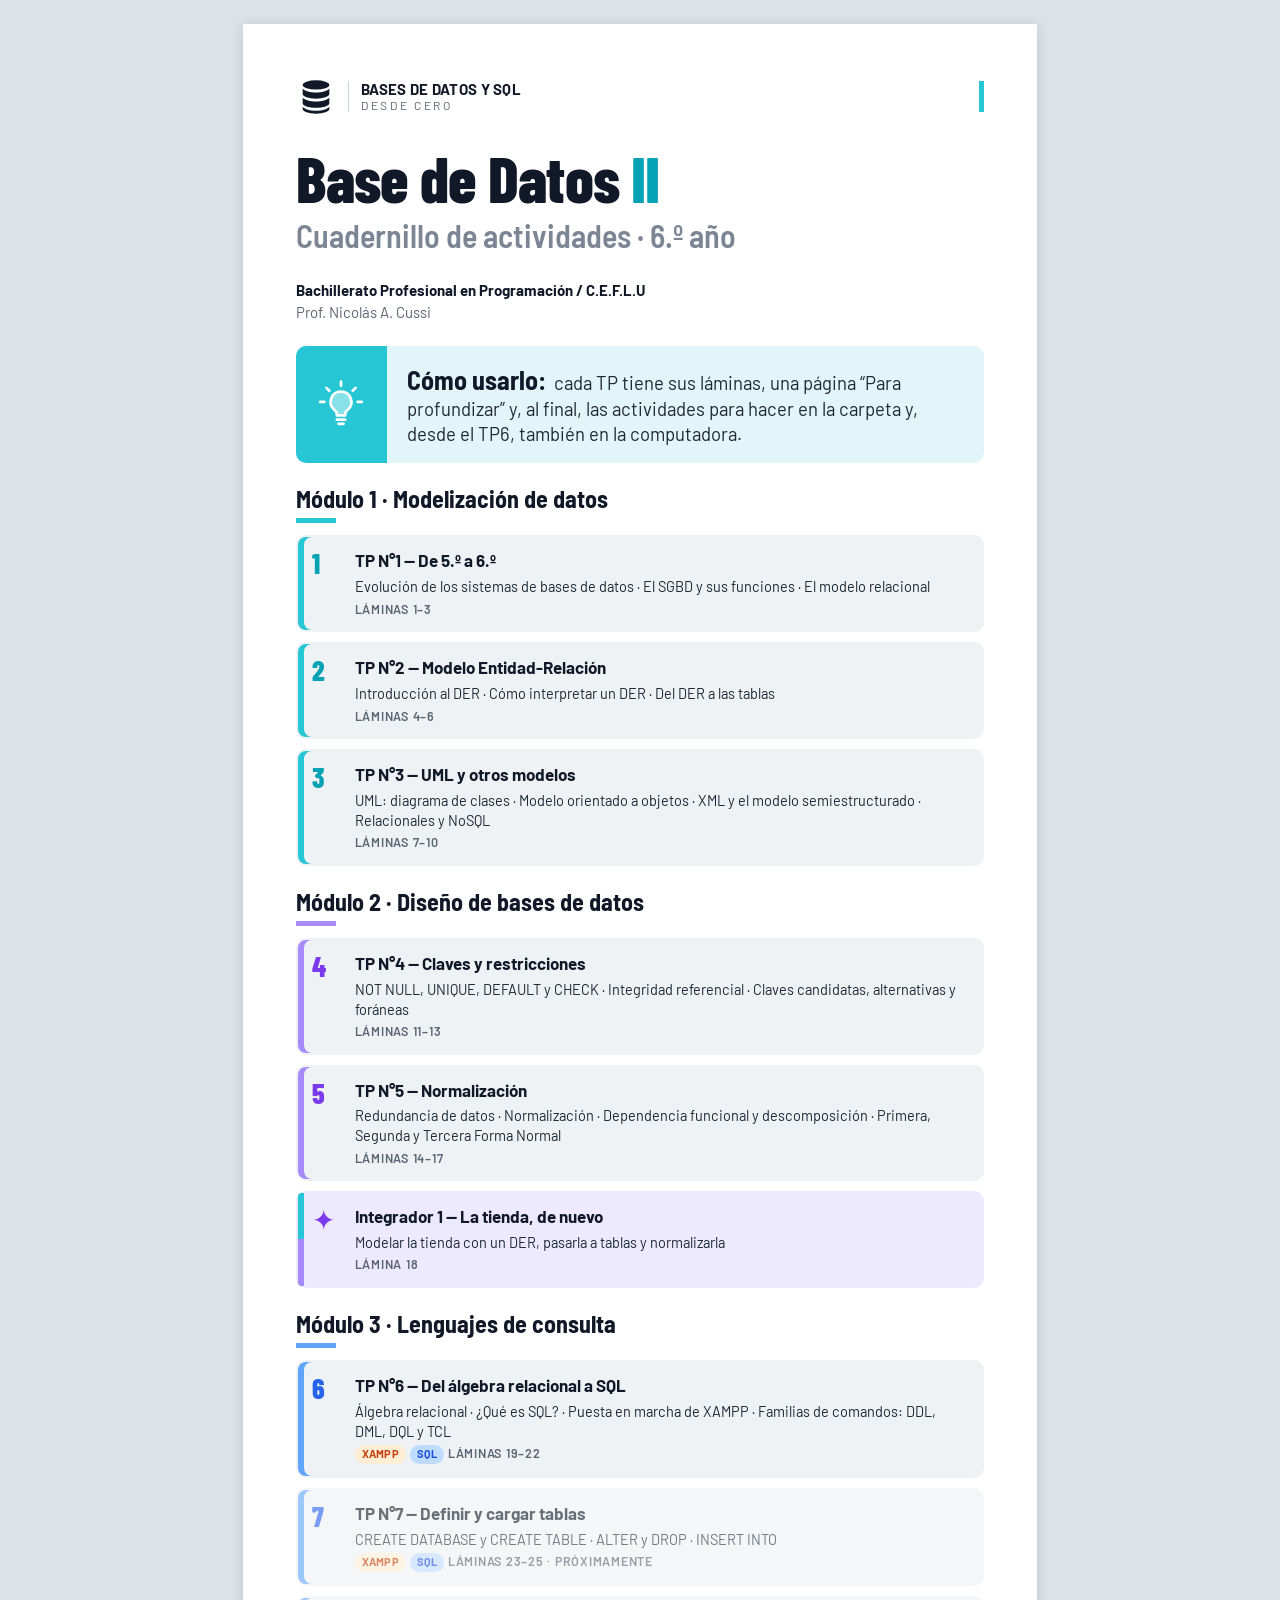
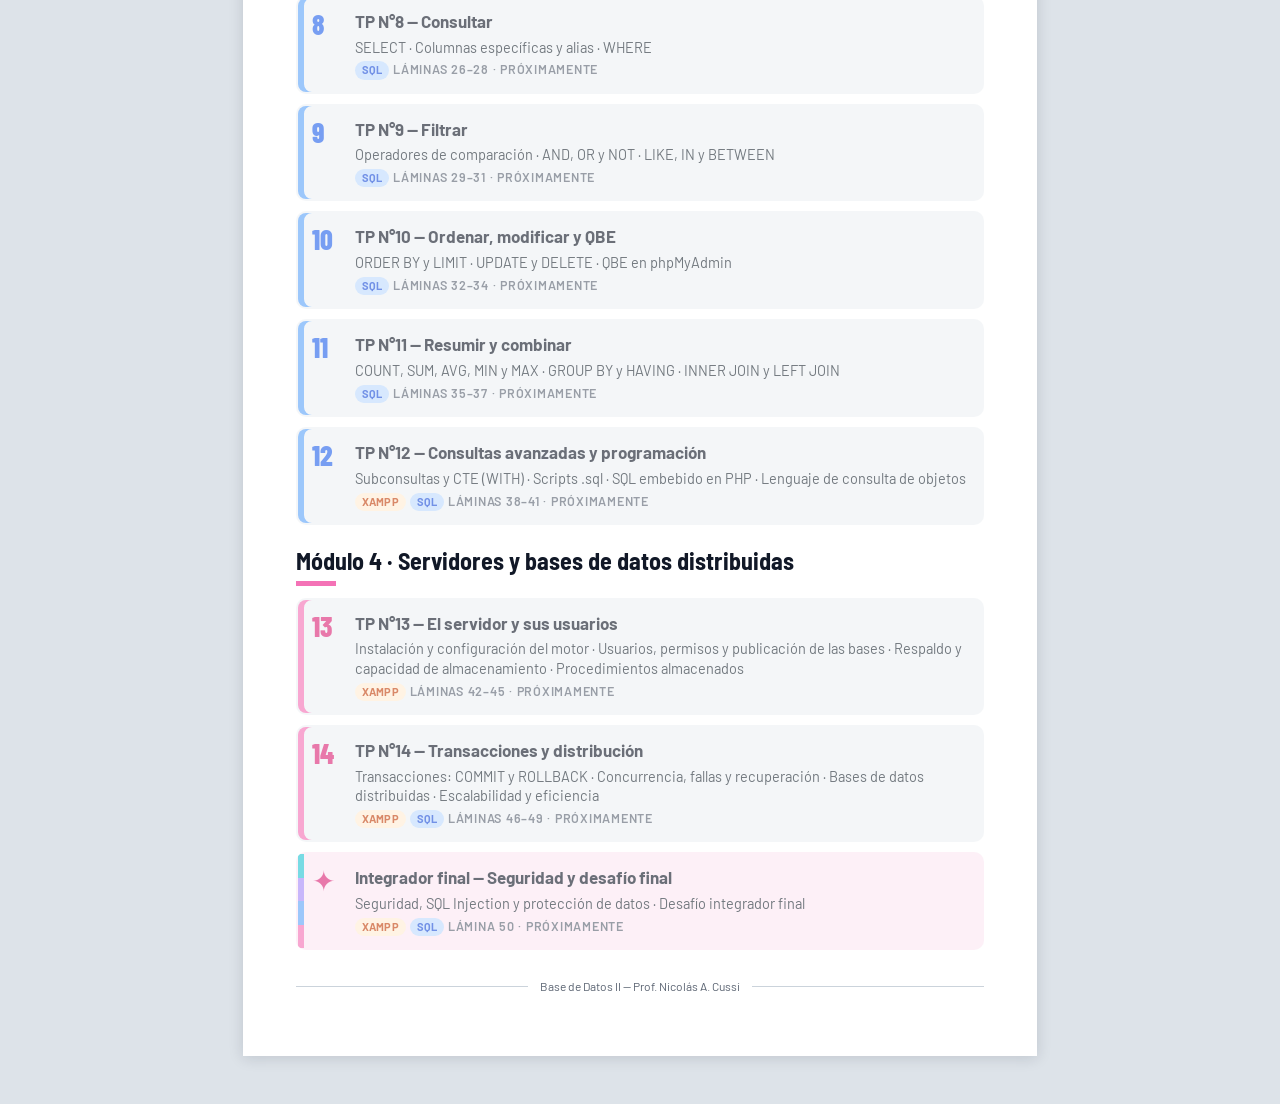
==== commit 1ba70fea: "Integrador 1: La tienda, de nuevo (lámina 18) - Lámina 18 (PDF pág. 22) con las correcciones aprobad" ====
--- a/index.html
+++ b/index.html
@@ -104,12 +104,12 @@
         </a>
       </li>
       <li>
-        <div class="tp tp--pronto tp--integrador tp--int1">
+        <a class="tp tp--integrador tp--int1" href="unidades/int1.html">
           <span class="tp__num" aria-hidden="true">✦</span>
           <span class="tp__titulo">Integrador 1 — La tienda, de nuevo</span>
           <span class="tp__temas">Modelar la tienda con un DER, pasarla a tablas y normalizarla</span>
-          <span class="tp__meta">Lámina 18 · Próximamente</span>
-        </div>
+          <span class="tp__meta">Lámina 18 <span class="tp__visto" data-visto="int1" hidden>· ✓ Visto</span></span>
+        </a>
       </li>
     </ul>
   </section>
--- a/assets/css/estilos.css
+++ b/assets/css/estilos.css
@@ -1103,6 +1103,25 @@
 }
 /* Actividades: cuatro incisos cortos, de a dos en la hoja A4 */
 .act__items--2col .alg { font-size: 1.05em; }
+
+/* ==========================================================
+   De 6.º (Integrador 1): la tienda, del problema a las tablas
+   ========================================================== */
+/* Paso 1: los datos de cada tarjeta, con viñetas */
+.datos { display: grid; gap: 2px; text-align: left; }
+.datos li { position: relative; padding-left: 14px; font-size: 16px; line-height: 1.3; }
+.datos li::before { content: ""; position: absolute; left: 0; top: .5em; width: 6px; height: 6px; border-radius: 50%; background: var(--tinta); }
+/* Paso 2: cada tabla con sus campos y sus claves; la clave primaria resaltada */
+.tablas-tienda { display: grid; grid-template-columns: repeat(2, minmax(0, 1fr)); gap: 8px; align-items: start; }
+.tabla-esq { table-layout: auto; font-size: 14px; text-align: left; }
+.tabla-esq caption { font-size: 15px; letter-spacing: .03em; }
+.tabla-esq tbody th { background: var(--blanco); font-weight: 400; color: var(--texto); padding: 4px 6px; border-top: 1px solid var(--linea); }
+.tabla-esq td { padding: 4px 6px; white-space: nowrap; }
+.tabla-esq th + td { border-left: 1px solid var(--linea); }
+.tabla-esq .pk th, .tabla-esq .pk td { background: var(--acento-claro); font-weight: 700; color: var(--tinta); }
+/* Paso 3: lo que significa cada relación, debajo (en el celular, al costado) */
+.der__nota-caja { fill: var(--acento-suave); }
+.der--rel .der__nota { font-size: 13px; }
 
 /* ==========================================================
    Pantallas medianas: secuencias horizontales
@@ -1631,6 +1650,17 @@
   .pf .alg { font-size: .95em; }
   /* Actividades: el punto 5, a lo ancho, con los incisos de a dos */
   .act__items--2col { grid-template-columns: repeat(2, minmax(0, 1fr)); }
+
+  /* De 6.º (Integrador 1) */
+  /* Lámina 18: el título largo del PDF en una línea; las cuatro tablas en una fila */
+  .tit__h--caso { font-size: 32px; letter-spacing: -.02em; }
+  .tablas-tienda { grid-template-columns: repeat(4, minmax(0, 1fr)); gap: 10px; }
+  .lamina--compacta .tabla-esq { font-size: 15px; }
+  .lamina--compacta .tabla-esq th, .lamina--compacta .tabla-esq td { padding: 5px 8px; }
+  .lamina--densa .info-tienda .tarjeta .ico--l { width: 54px; height: 54px; }
+  .info-tienda .datos li { font-size: 16.5px; }
+  /* Actividades: el punto 1 a la izquierda, el 2 y el 3 a la derecha; el 4, a lo ancho */
+  .acts--int1 > .act:first-child { grid-row: span 2; }
 }
 
 /* ==========================================================
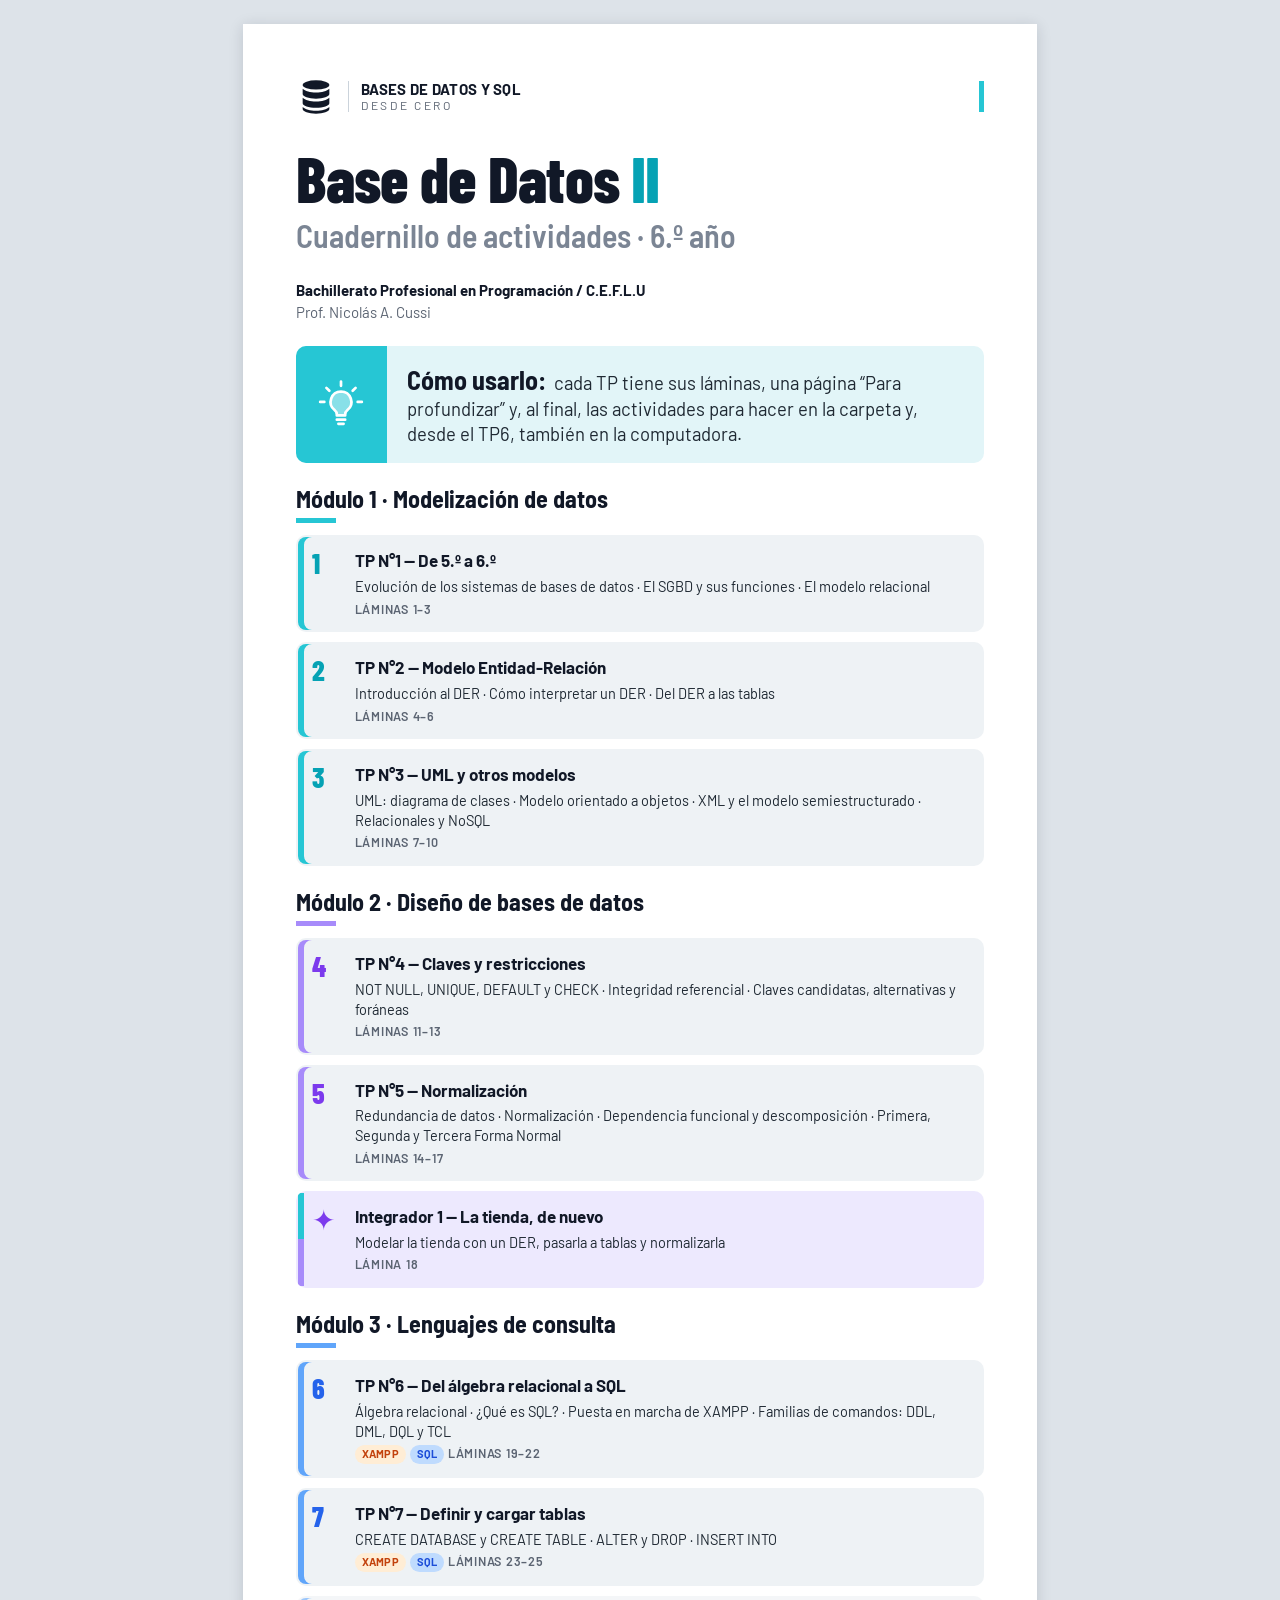
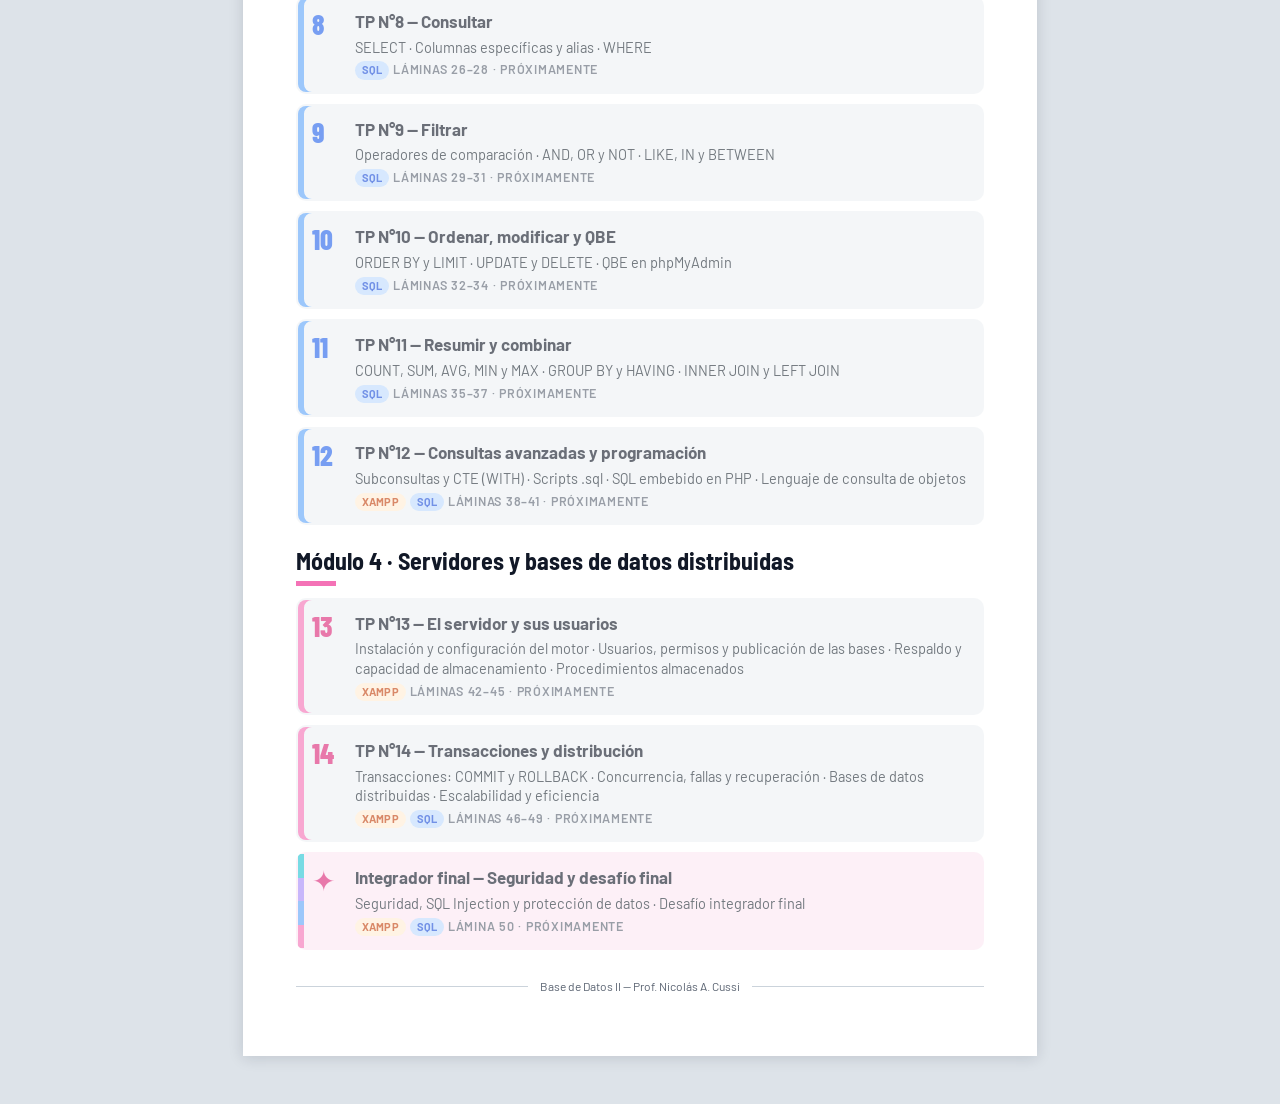
==== commit c22f9065: "TP7: Definir y cargar tablas (láminas 23 a 25)" ====
--- a/index.html
+++ b/index.html
@@ -126,12 +126,12 @@
         </a>
       </li>
       <li>
-        <div class="tp tp--pronto">
+        <a class="tp" href="unidades/tp07.html">
           <span class="tp__num" aria-hidden="true">7</span>
           <span class="tp__titulo">TP N°7 — Definir y cargar tablas</span>
           <span class="tp__temas">CREATE DATABASE y CREATE TABLE · ALTER y DROP · INSERT INTO</span>
-          <span class="tp__meta"><span class="etq etq--xampp">XAMPP</span> <span class="etq etq--sql">SQL</span> Láminas 23–25 · Próximamente</span>
-        </div>
+          <span class="tp__meta"><span class="etq etq--xampp">XAMPP</span> <span class="etq etq--sql">SQL</span> Láminas 23–25 <span class="tp__visto" data-visto="7" hidden>· ✓ Visto</span></span>
+        </a>
       </li>
       <li>
         <div class="tp tp--pronto">
--- a/assets/css/estilos.css
+++ b/assets/css/estilos.css
@@ -1122,6 +1122,36 @@
 /* Paso 3: lo que significa cada relación, debajo (en el celular, al costado) */
 .der__nota-caja { fill: var(--acento-suave); }
 .der--rel .der__nota { font-size: 13px; }
+
+/* ==========================================================
+   De 6.º (TP7): definir y cargar tablas
+   ========================================================== */
+/* Lámina 23: la tabla recién creada, sin registros; al lado, lo que queda (en el celular, debajo) */
+.tabla-ej .tabla-ej__vacia { padding: 10px 4px; font-style: italic; color: var(--gris); }
+.resultado { display: grid; gap: 10px; align-items: center; }
+.resultado .intro { background: var(--blanco); }
+.resultado .intro p { font-size: 16px; line-height: 1.35; }
+/* Lámina 24: las formas de ALTER TABLE, con la palabra clave en el título; los tres DROP, con lo que hace cada uno */
+.ej-sql__tit code { margin-right: 4px; font-size: .88em; }
+.ej-sql > li > p { padding: 0 4px; font-size: 15px; line-height: 1.35; }
+.panel > .ej-sql + .intro { margin-top: 10px; }
+.drops { display: grid; gap: 8px; }
+.drops > li { display: grid; gap: 6px; align-items: center; background: var(--blanco); border-radius: 8px; padding: 6px; }
+.drops .ventana-cod { box-shadow: none; }
+.drops p { padding: 0 4px; font-size: 15.5px; line-height: 1.35; }
+/* "Para profundizar": tipos de datos y qué borra cada instrucción (el nombre a la izquierda, en blanco) */
+.tabla-tipos td, .tabla-borrar td { text-align: left; }
+.tabla-tipos tbody th, .tabla-borrar tbody th { background: var(--blanco); border-top: 1px solid var(--linea); text-align: left; white-space: nowrap; }
+.tabla-tipos code, .tabla-borrar code { font-size: .88em; }
+.tabla-borrar td:last-child, .tabla-borrar thead th { white-space: nowrap; }
+.tabla-tipos + p, .tabla-borrar + p { margin-top: 2px; }
+/* Código SQL: la segunda fila de VALUES, debajo de la primera; REFERENCES, debajo de su FOREIGN KEY */
+.pseudo--sql .i-values .pseudo__c { padding-left: 9ch; }
+.pseudo--sql .i2 .pseudo__c { padding-left: 6ch; }
+/* Actividades: el cuadro para completar, con lugar para escribir la instrucción */
+.act-tabla--instr thead th:first-child { width: 36%; }
+.act-tabla--instr thead th:nth-child(2) { width: 16%; }
+.act-tabla--instr tbody th { font-weight: 400; color: var(--texto); }
 
 /* ==========================================================
    Pantallas medianas: secuencias horizontales
@@ -1200,6 +1230,11 @@
   .ej-sql--4 { grid-template-columns: repeat(2, minmax(0, 1fr)); }
   .lado-a-lado--xampp { grid-template-columns: 1.1fr 1fr; }
   .act__items--2col { grid-template-columns: repeat(2, minmax(0, 1fr)); }
+  /* TP7: la tabla vacía al lado de su nota; ALTER TABLE de a dos, con la clave foránea a lo ancho */
+  .resultado { grid-template-columns: 1.5fr 1fr; }
+  .ej-sql--alter { grid-template-columns: repeat(2, minmax(0, 1fr)); }
+  .ej-sql--alter > li:last-child { grid-column: 1 / -1; }
+  .puntos-insert { grid-template-columns: repeat(2, minmax(0, 1fr)); }   /* de a dos: el título entra en un renglón */
 }
 
 /* La línea de tiempo de 6 etapas (TP1) y las 5 reglas del DER a las tablas (TP2)
@@ -1661,6 +1696,46 @@
   .info-tienda .datos li { font-size: 16.5px; }
   /* Actividades: el punto 1 a la izquierda, el 2 y el 3 a la derecha; el 4, a lo ancho */
   .acts--int1 > .act:first-child { grid-row: span 2; }
+
+  /* De 6.º (TP7) */
+  /* Lámina 23: tarjetas más bajas; la tabla vacía y su nota, lado a lado */
+  .define-tabla { gap: 8px; }
+  .define-tabla .tarjeta { gap: 4px; padding: 5px 5px 8px; }
+  .lamina--densa .define-tabla .tarjeta .ico--l { width: 40px; height: 40px; }
+  .define-tabla .tarjeta p { font-size: 14.5px; line-height: 1.28; padding: 0 2px; }
+  .resultado { grid-template-columns: 1.6fr 1fr; gap: 12px; }
+  .panel .resultado .intro { margin-top: 0; padding: 8px 12px; }
+  .resultado .intro .ico--l { width: 42px; height: 42px; }
+  .resultado .intro p { font-size: 14.5px; line-height: 1.32; padding-left: 12px; }
+  /* Lámina 24: las formas de ALTER TABLE de a dos; los DROP, con el código y lo que hace en una fila */
+  .ej-sql--alter { gap: 7px; }
+  .ej-sql--alter .ej-sql__tit { font-size: 15px; padding: 2px 8px; }
+  .ej-sql--alter > li > p { font-size: 14px; }
+  .lado-a-lado--drop { grid-template-columns: 2.15fr 1fr; align-items: stretch; }
+  .drops .pseudo--sql { font-size: 11px; }
+  .drops { grid-template-columns: max-content 1fr; gap: 6px; }
+  .drops > li { grid-column: 1 / -1; grid-template-columns: subgrid; column-gap: 10px; padding: 4px 6px; }   /* los códigos, del mismo ancho */
+  .drops p { font-size: 14.5px; line-height: 1.3; }
+  .lado-a-lado--drop .nota { align-content: center; }
+  /* Lámina 25: el código, un poco más ancho que la tabla; puntos importantes con el ícono al costado */
+  .lado-a-lado--insert { grid-template-columns: 1.15fr 1fr; gap: 10px; }
+  .lado-a-lado--insert .pseudo--sql { font-size: 11px; }
+  .puntos-insert { gap: 8px; }
+  .puntos-insert .tarjeta { padding: 8px 9px 9px; gap: 4px 10px; }
+  .puntos-insert .tarjeta .tarjeta__cab { font-size: 15.5px; }
+  .puntos-insert .tarjeta p { font-size: 14px; }
+  /* "Para profundizar": el script de la tienda es largo; cada columna lleva dos bloques, escalonados */
+  .pf-grid--escalonada { grid-template-areas: "a b" "a d" "c d"; }
+  .pf-grid--escalonada > :nth-child(1) { grid-area: a; }
+  .pf-grid--escalonada > :nth-child(2) { grid-area: b; }
+  .pf-grid--escalonada > :nth-child(3) { grid-area: c; }
+  .pf-grid--escalonada > :nth-child(4) { grid-area: d; }
+  .pf--script .pseudo { font-size: 10.5px; line-height: 1.3; }
+  .pf--script .pseudo li { padding-top: 0; padding-bottom: 0; }
+  /* Actividades: el punto 1 y el 3 a la izquierda, el 2 a la derecha; el cuadro, con lugar para escribir */
+  .acts--tp7 > .act:nth-child(2) { grid-row: span 2; }
+  .act-tabla--instr td { height: 35px; }
+  .act-tabla--instr thead th:first-child { width: 44%; }
 }
 
 /* ==========================================================
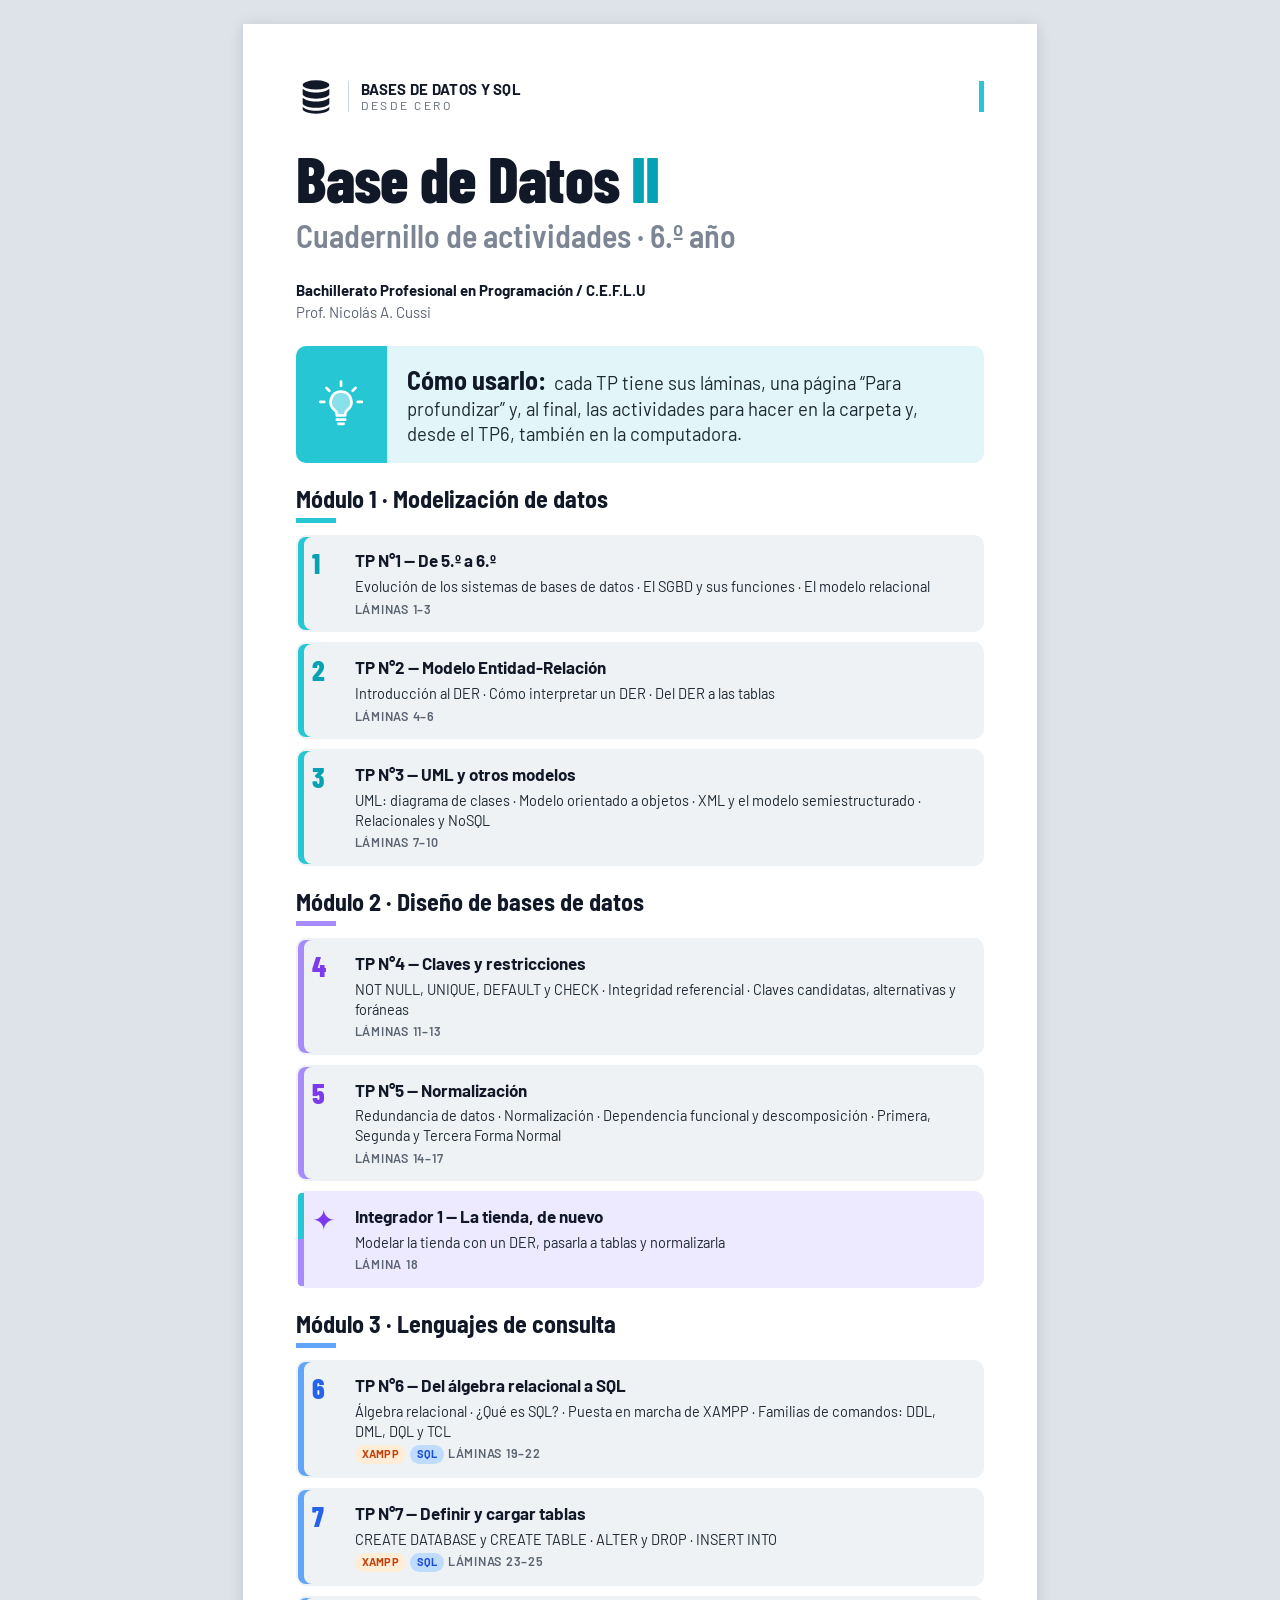
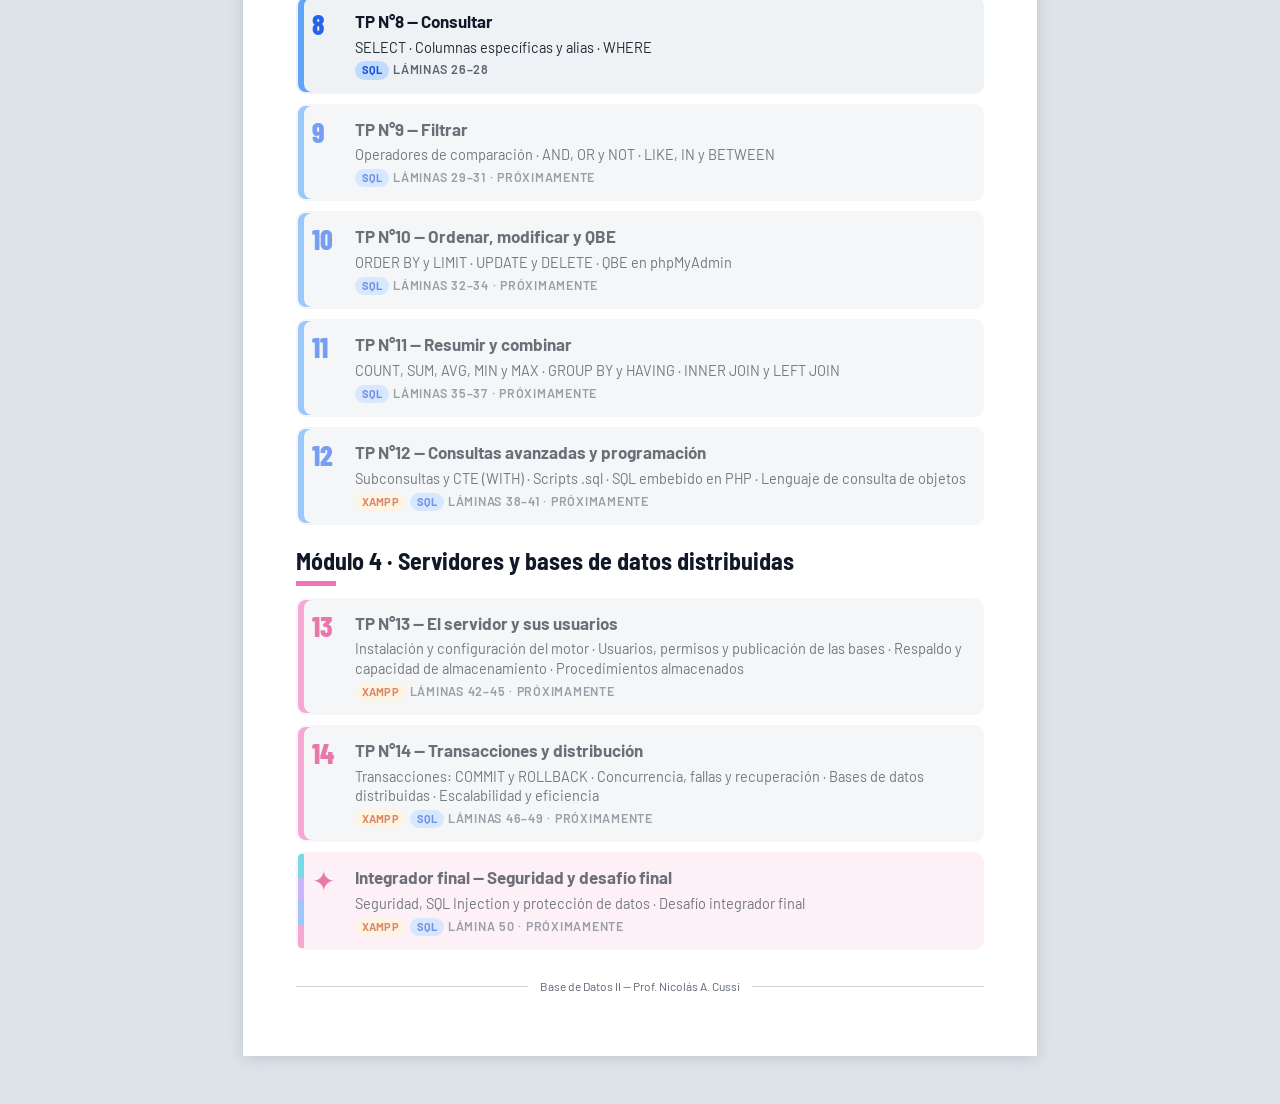
==== commit 74639670: "TP8: Consultar (láminas 26 a 28) - Láminas 26 a 28 (PDF 27, 28 y 29): SELECT, columnas específicas y" ====
--- a/index.html
+++ b/index.html
@@ -134,12 +134,12 @@
         </a>
       </li>
       <li>
-        <div class="tp tp--pronto">
+        <a class="tp" href="unidades/tp08.html">
           <span class="tp__num" aria-hidden="true">8</span>
           <span class="tp__titulo">TP N°8 — Consultar</span>
           <span class="tp__temas">SELECT · Columnas específicas y alias · WHERE</span>
-          <span class="tp__meta"><span class="etq etq--sql">SQL</span> Láminas 26–28 · Próximamente</span>
-        </div>
+          <span class="tp__meta"><span class="etq etq--sql">SQL</span> Láminas 26–28 <span class="tp__visto" data-visto="8" hidden>· ✓ Visto</span></span>
+        </a>
       </li>
       <li>
         <div class="tp tp--pronto">
--- a/assets/css/estilos.css
+++ b/assets/css/estilos.css
@@ -1152,6 +1152,31 @@
 .act-tabla--instr thead th:first-child { width: 36%; }
 .act-tabla--instr thead th:nth-child(2) { width: 16%; }
 .act-tabla--instr tbody th { font-weight: 400; color: var(--texto); }
+
+/* ==========================================================
+   De 6.º (TP8): consultar
+   ========================================================== */
+/* Consulta → resultado: uno debajo del otro en el celular (la flecha apunta hacia abajo); en la hoja A4, en una fila */
+.consulta-res { display: grid; gap: 10px; }
+.consulta-res > .flecha { justify-self: center; }
+.consulta-res .tabla-ej { table-layout: auto; font-size: 14px; }
+/* Lámina 27: la sintaxis y "¿Qué es un alias?", uno debajo del otro; recuadro con ícono, texto y código */
+.pila { display: grid; gap: 12px; align-content: start; }
+.panel > .panel__cab + .alias-def { margin-top: 0; }
+.alias-def { row-gap: 8px; }
+.alias-def > .ventana-cod { grid-column: 1 / -1; box-shadow: none; }
+.lado-a-lado--alias .tabla-ej { table-layout: auto; font-size: 14px; }
+/* Lámina 28: cada operador con el símbolo arriba y su ejemplo abajo; la nota de ORDER BY, al costado */
+.operadores .tarjeta { gap: 6px; }
+.operadores .tarjeta__cab { font-family: var(--fuente-mono); font-size: 20px; line-height: 1.1; }
+.operadores code { font-size: 13px; white-space: normal; -webkit-box-decoration-break: clone; box-decoration-break: clone; }
+/* "Para profundizar": tablas con código */
+.tabla-null td, .tabla-alg-sql td { text-align: left; }
+.tabla-null code, .tabla-alg-sql code { font-size: .85em; white-space: normal; }
+/* Actividades: del pedido a la consulta, con lugar para escribir */
+.act-tabla--pedidos thead th:first-child { width: 30%; }
+.act-tabla--pedidos thead th:nth-child(2) { width: 40%; }
+.act-tabla--pedidos tbody th { font-weight: 400; color: var(--texto); }
 
 /* ==========================================================
    Pantallas medianas: secuencias horizontales
@@ -1235,6 +1260,8 @@
   .ej-sql--alter { grid-template-columns: repeat(2, minmax(0, 1fr)); }
   .ej-sql--alter > li:last-child { grid-column: 1 / -1; }
   .puntos-insert { grid-template-columns: repeat(2, minmax(0, 1fr)); }   /* de a dos: el título entra en un renglón */
+  /* TP8: los operadores, a lo ancho; la nota de ORDER BY, debajo (en la hoja A4, al costado) */
+  .lado-a-lado--cond { grid-template-columns: 1fr; }
 }
 
 /* La línea de tiempo de 6 etapas (TP1) y las 5 reglas del DER a las tablas (TP2)
@@ -1736,6 +1763,81 @@
   .acts--tp7 > .act:nth-child(2) { grid-row: span 2; }
   .act-tabla--instr td { height: 35px; }
   .act-tabla--instr thead th:first-child { width: 44%; }
+
+  /* De 6.º (TP8) */
+  /* Láminas 26 a 28: seis bloques del PDF cada una; menos aire entre bloques y dentro de cada uno */
+  .lamina--apretada { gap: 1.6mm; }
+  .lamina--apretada .subtitulo { font-size: 20px; }
+  .lamina--apretada .subtitulo::after { margin-top: 4px; height: 4px; }
+  .lamina--apretada .panel { padding: 8px 12px 10px; }
+  .lamina--apretada .panel__cab { margin-bottom: 6px; }
+  .lamina--apretada .intro { padding: 8px 14px; }
+  .lamina--apretada .intro > .ico--xl { width: 52px; height: 52px; }
+  .lamina--apretada .idea p { font-size: 16.5px; padding: 6px 18px; }
+  .lamina--apretada .idea strong { font-size: 22px; }
+  .lamina--apretada .ventana-cod__barra { padding: 4px 12px; }
+  .lamina--apretada .pseudo--sql { font-size: 12px; line-height: 1.38; padding: 6px 0; }
+  .lamina--apretada .tabla-ej { font-size: 12.5px; }
+  .lamina--apretada .tabla-ej th, .lamina--apretada .tabla-ej td,
+  .lamina--apretada .lado-a-lado--ej .tabla-ej th, .lamina--apretada .lado-a-lado--ej .tabla-ej td { padding: 2px 5px; }
+  .lamina--apretada .tabla-ej caption { font-size: 14px; padding: 1px; }
+  .lamina--apretada .intro--larga p { font-size: 16px; }   /* el texto de la lámina 27 entra en dos renglones */
+  /* ¿Para qué sirve?: el ícono arriba, más chico */
+  .lamina--apretada .usos-sql { gap: 7px; }
+  .lamina--apretada .usos-sql .tarjeta { gap: 3px; padding: 6px 6px 8px; }
+  .lamina--apretada .usos-sql .tarjeta .ico--l { width: 36px; height: 36px; }
+  .lamina--apretada .usos-sql .tarjeta__tit { font-size: 15.5px; }
+  .lamina--apretada .usos-sql .tarjeta p { font-size: 13.5px; line-height: 1.25; }
+  /* Láminas 26 y 28: la sintaxis, angosta, y el ejemplo; la consulta y su resultado en una fila */
+  .lado-a-lado--select { grid-template-columns: 1fr 1.3fr; }
+  .consulta-res { grid-template-columns: minmax(0, 1fr) auto minmax(0, 1.3fr); align-items: center; gap: 12px; }
+  .consulta-res--sin-flecha { grid-template-columns: minmax(0, 1fr) minmax(0, 1.3fr); }
+  /* Puntos importantes: los cuatro en una fila, con el ícono al costado del título */
+  .puntos--4 { grid-template-columns: repeat(4, minmax(0, 1fr)); gap: 7px; }
+  .lamina--apretada .puntos--4 .tarjeta { gap: 3px 7px; padding: 6px 8px 7px; }
+  .lamina--apretada .puntos--4 .tarjeta .ico { width: 30px; height: 30px; }
+  .lamina--apretada .puntos--4 .tarjeta .tarjeta__cab { font-size: 14px; line-height: 1.15; }
+  .lamina--apretada .puntos--4 .tarjeta p { font-size: 13px; line-height: 1.25; }
+  /* Lámina 27: ¿Qué cambia?, con los títulos de dos renglones alineados; la sintaxis y el alias
+     a la izquierda; el ejemplo y su consulta a la derecha */
+  .lamina--apretada .define-tabla { gap: 7px; }
+  .lamina--apretada .define-tabla .tarjeta { padding: 5px 5px 7px; }
+  .lamina--apretada .define-tabla .tarjeta__cab { display: grid; place-items: center; min-height: 37px; font-size: 14.5px; line-height: 1.1; padding: 2px; }
+  .lamina--apretada .define-tabla .tarjeta .ico--l { width: 28px; height: 28px; }
+  .lamina--apretada .define-tabla .tarjeta p { font-size: 13.5px; line-height: 1.22; }
+  .lado-a-lado--alias { grid-template-columns: 1.3fr 1fr; align-items: stretch; }
+  .lado-a-lado--alias .pseudo--sql { font-size: 11.5px; }
+  .lamina--apretada .pila { gap: 1.6mm; }
+  .lamina--apretada .alias-def { padding: 6px 10px; gap: 6px 10px; }
+  .lamina--apretada .alias-def .ico--l { width: 36px; height: 36px; }
+  .lamina--apretada .alias-def p { font-size: 14px; line-height: 1.32; padding-left: 10px; }
+  .lamina--apretada .tabla-ej + .alias-def { margin-top: 8px; }
+  /* Lámina 28: los cuatro operadores en una fila; la nota de ORDER BY al costado, con el ícono arriba */
+  .lado-a-lado--cond { grid-template-columns: minmax(0, 1fr) 20%; gap: 8px; align-items: stretch; }
+  .lamina--apretada .lado-a-lado--cond > .panel { padding-left: 10px; padding-right: 10px; }
+  .operadores { gap: 6px; }
+  .operadores .tarjeta { gap: 4px; padding: 0 0 7px; }
+  .lamina--densa .operadores .tarjeta__cab { font-size: 18px; padding: 2px; }
+  .operadores .tarjeta p { font-size: 13.5px; line-height: 1.25; padding: 0 4px; }
+  .operadores code { font-size: 10.5px; letter-spacing: -.02em; padding: 1px 3px; white-space: pre; }
+  .intro--orden { grid-template-columns: 1fr; justify-items: center; align-content: center; text-align: center; padding: 8px 10px; gap: 6px; }
+  .lamina--apretada .intro--orden p { font-size: 14.5px; line-height: 1.4; padding-left: 0; border-left: 0; }
+  .intro--orden .ico--l { width: 40px; height: 40px; }
+  /* "Para profundizar": pasos, código y tablas chicas */
+  .pf-grid--sql .instrucciones { gap: 4px; }
+  .pf-grid--sql .instrucciones > li { grid-template-columns: 20px 1fr; gap: 8px; font-size: 14px; line-height: 1.36; padding: 4px 8px 4px 5px; }
+  .pf-grid--sql .instrucciones > li::before { font-size: 14px; }
+  .pf-grid--sql .pseudo--sql { font-size: 12px; padding: 5px 0; }
+  .pf-grid--sql .tabla-comp { border-spacing: 3px; width: calc(100% + 6px); margin: -3px; }
+  .pf-grid--sql .tabla-comp th, .pf-grid--sql .tabla-comp td { font-size: 13px; padding: 3px 5px; }
+  .pf-grid--sql .tabla-comp code { font-size: 10.5px; white-space: pre; }
+  .pf-grid--sql .tabla-comp .alg { font-size: 12.5px; white-space: nowrap; }
+  .pf-grid--sql .alg--grande { font-size: 16px; padding: 3px 10px; }
+  .tabla-null thead th:first-child, .tabla-null tbody th { width: 44%; }
+  .tabla-alg-sql thead th:first-child, .tabla-alg-sql tbody th { width: auto; }
+  /* Actividades: los puntos 1 a 3 en una fila; el cuadro, a lo ancho y con lugar para escribir */
+  .acts--tp8 { grid-template-columns: repeat(3, minmax(0, 1fr)); }
+  .act-tabla--pedidos td { height: 60px; }
 }
 
 /* ==========================================================
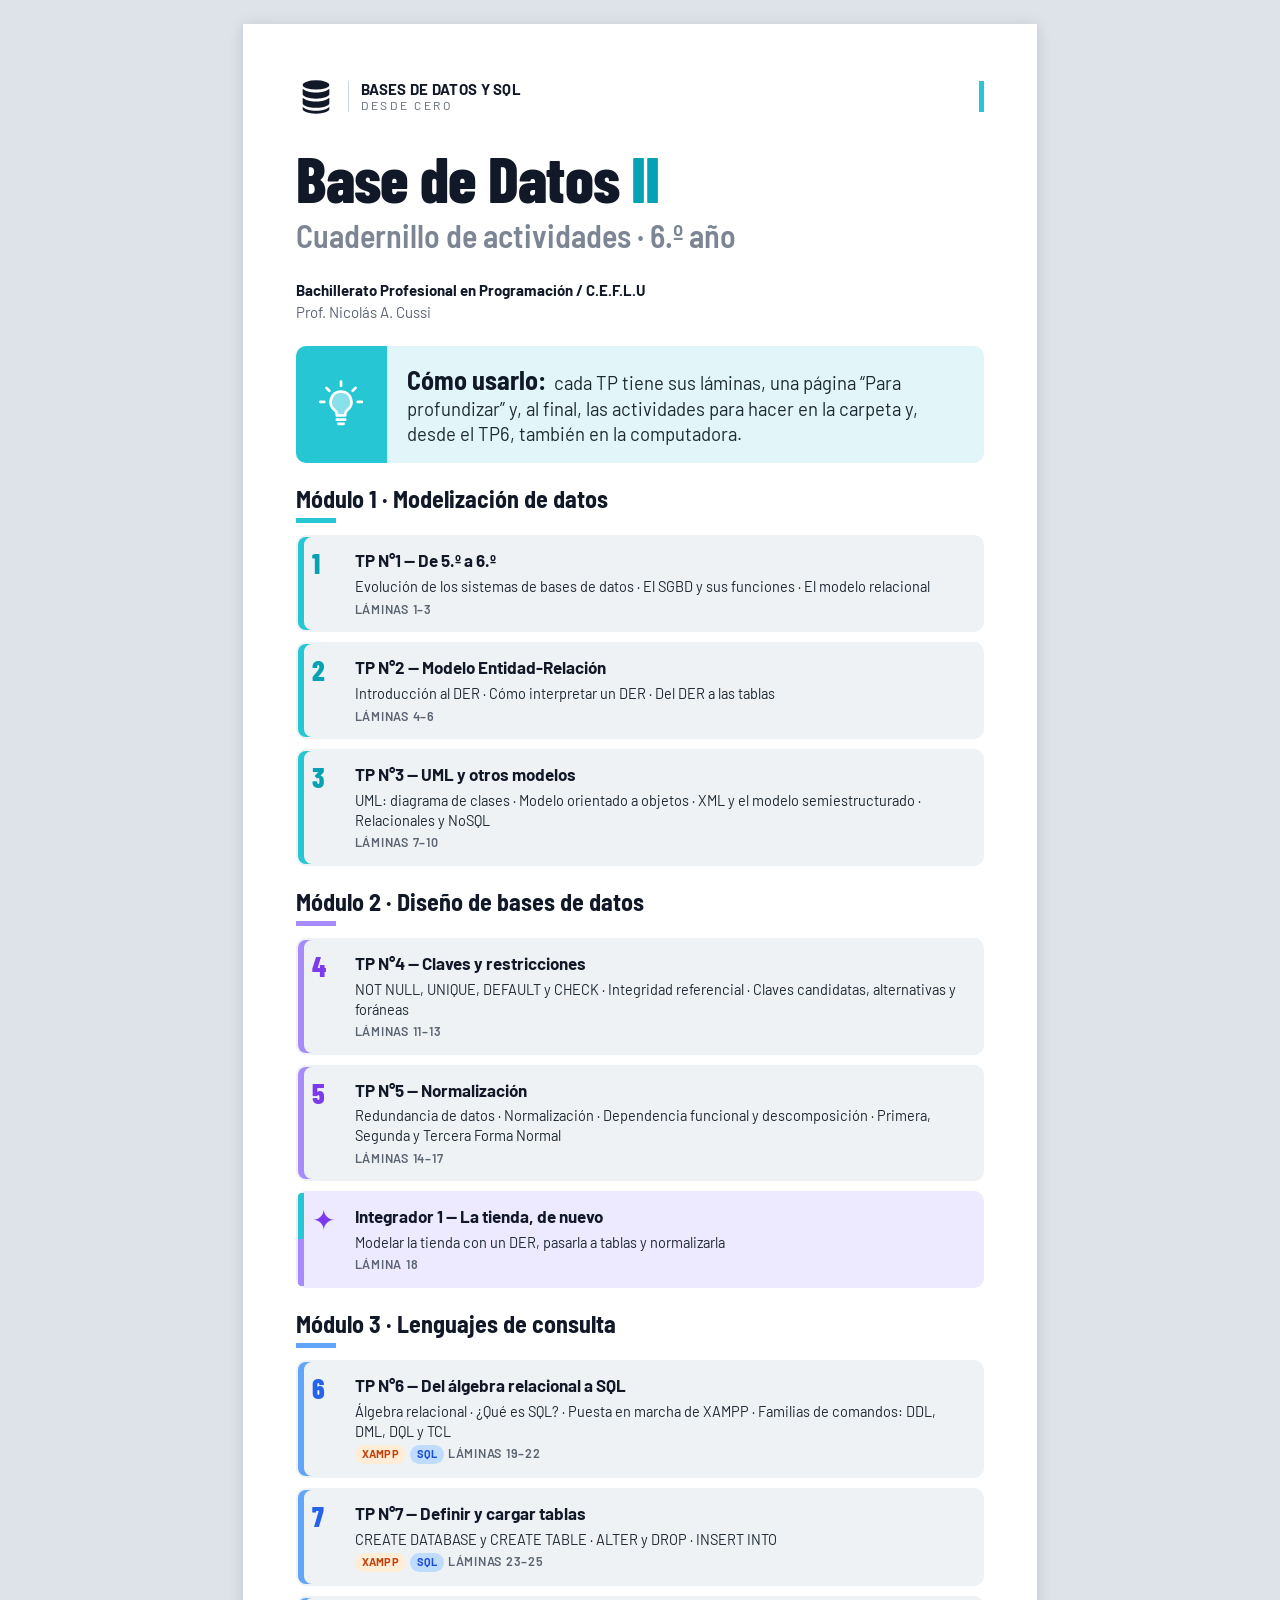
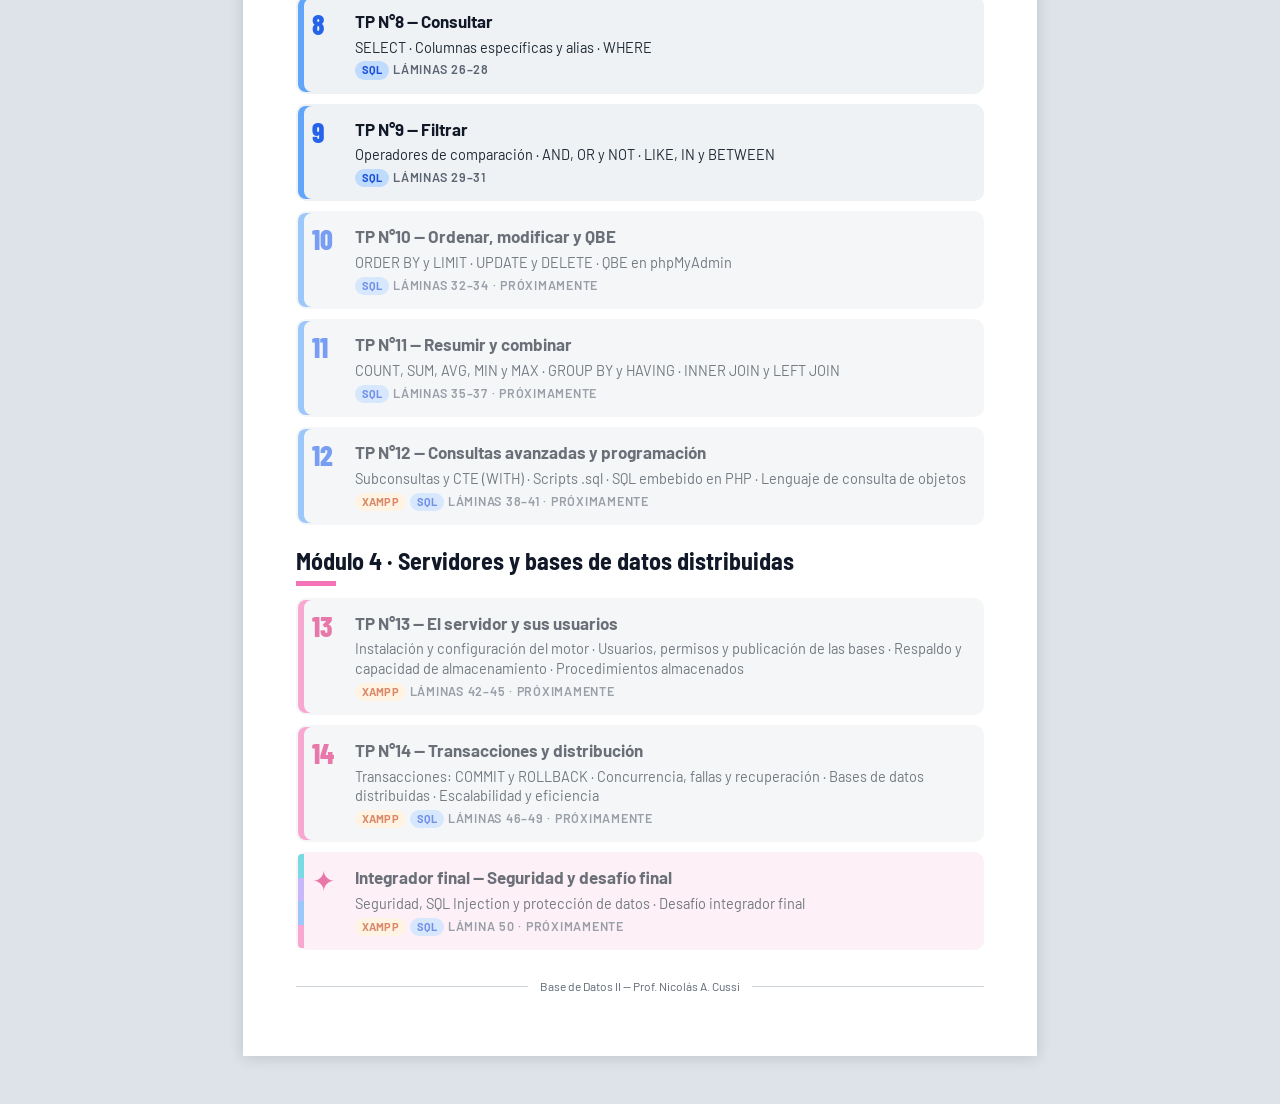
==== commit a2a70661: "TP9: Filtrar (láminas 29 a 31)" ====
--- a/index.html
+++ b/index.html
@@ -142,12 +142,12 @@
         </a>
       </li>
       <li>
-        <div class="tp tp--pronto">
+        <a class="tp" href="unidades/tp09.html">
           <span class="tp__num" aria-hidden="true">9</span>
           <span class="tp__titulo">TP N°9 — Filtrar</span>
           <span class="tp__temas">Operadores de comparación · AND, OR y NOT · LIKE, IN y BETWEEN</span>
-          <span class="tp__meta"><span class="etq etq--sql">SQL</span> Láminas 29–31 · Próximamente</span>
-        </div>
+          <span class="tp__meta"><span class="etq etq--sql">SQL</span> Láminas 29–31 <span class="tp__visto" data-visto="9" hidden>· ✓ Visto</span></span>
+        </a>
       </li>
       <li>
         <div class="tp tp--pronto">
--- a/assets/css/estilos.css
+++ b/assets/css/estilos.css
@@ -1177,6 +1177,66 @@
 .act-tabla--pedidos thead th:first-child { width: 30%; }
 .act-tabla--pedidos thead th:nth-child(2) { width: 40%; }
 .act-tabla--pedidos tbody th { font-weight: 400; color: var(--texto); }
+
+/* ==========================================================
+   De 6.º (TP9): filtrar
+   ========================================================== */
+/* Lámina 29: cada operador con su signo, lo que hace y un ejemplo */
+.comparadores { display: grid; gap: 8px; }
+.comparador { display: grid; gap: 6px; align-content: start; min-width: 0; background: var(--blanco); border-radius: 8px; padding: 6px 6px 8px; }
+.comparador__cab {
+  display: flex; align-items: center; gap: 10px;
+  background: var(--acento-claro); border-radius: 6px; padding: 4px 10px;
+  font-weight: 700; font-size: 17px; line-height: 1.2; color: var(--tinta);
+}
+.comparador__sim { min-width: 2.2ch; font-family: var(--fuente-mono); font-size: 1.05em; }
+.comparador__def { display: flex; align-items: center; gap: 10px; padding: 0 4px; }
+.comparador__def .ico { width: 40px; height: 40px; }
+.comparador__def p { font-size: 15px; line-height: 1.3; }
+.comparador__ej { padding: 0 4px; font-size: 14px; font-weight: 700; color: var(--acento-texto); }
+.comparador .ventana-cod { box-shadow: none; }
+/* Tabla de ejemplo y resultado: cada columna, del ancho de su dato */
+.lado-a-lado--prod .tabla-ej { table-layout: auto; font-size: 14px; }
+/* Lámina 30: AND, OR y NOT con su diagrama; cómo leer cada consulta */
+.logicos { grid-template-columns: 1fr; }
+.logicos .tarjeta { border: 0; gap: 6px; }
+.venn { width: 120px; height: auto; }
+.venn__borde { fill: none; stroke: var(--tinta); stroke-width: 3; }
+.venn__lleno { fill: var(--acento); }
+.venn__franja-borde { fill: none; stroke: var(--tinta); stroke-width: 11; }
+.venn__franja { fill: none; stroke: var(--acento); stroke-width: 6; }
+.ej-sql__nota { font-weight: 400; }
+.tabla-leer { width: 100%; border-collapse: separate; border-spacing: 0 6px; margin: -6px 0; }
+.tabla-leer th, .tabla-leer td { padding: 6px 10px; font-size: 15px; line-height: 1.3; text-align: left; vertical-align: middle; }
+.tabla-leer th { width: 32%; background: var(--acento-claro); border-radius: 6px 0 0 6px; font-weight: 700; color: var(--tinta); }
+.tabla-leer td { background: var(--blanco); border-radius: 0 6px 6px 0; }
+/* Lámina 31: LIKE, IN y BETWEEN, cada uno con su número; la sintaxis, el ejemplo y el resultado */
+.filtro { display: grid; gap: 10px; }
+.filtro__def, .filtro__cod, .filtro__res { display: grid; gap: 6px; align-content: start; min-width: 0; }
+.filtro__nom { display: flex; align-items: center; gap: 12px; font-family: var(--fuente-titular); font-weight: 800; font-size: 32px; line-height: 1; color: var(--tinta); }
+.filtro__num {
+  flex: none; display: inline-flex; align-items: center; justify-content: center;
+  width: 44px; height: 44px; border-radius: 50%; background: var(--acento); font-size: 28px;
+}
+.filtro__def > p, .filtro__res > p { font-size: 15.5px; line-height: 1.35; }
+.comodines { display: grid; gap: 4px; background: var(--blanco); border-radius: 8px; padding: 6px 10px; }
+.comodines li { display: grid; grid-template-columns: 1.5em 1fr; align-items: baseline; gap: 6px; font-size: 15px; line-height: 1.3; }
+.comodin { font-family: var(--fuente-mono); font-size: 1.25em; color: var(--acento-texto); }
+.filtro__rotulo { font-family: var(--fuente-titulo); font-weight: 700; font-size: 18px; line-height: 1.15; color: var(--tinta); }
+.filtro__rotulo span { font-family: var(--fuente); font-weight: 400; }
+.filtro__rotulo:not(:first-child) { margin-top: 4px; }
+.filtro .ventana-cod { box-shadow: none; }
+.filtro .tabla-ej { table-layout: auto; font-size: 14px; }
+/* Código SQL: el AND de BETWEEN, debajo de la columna; el OR, dentro del paréntesis */
+.pseudo--sql .i-between .pseudo__c { padding-left: 8ch; }
+.pseudo--sql .i-paren .pseudo__c { padding-left: 9ch; }
+/* "Para profundizar": en el celular, cada bloque del ancho de la pantalla (el código largo corta renglón) */
+.pf-grid--chica .pf, .pf-grid--chica .pf__cols > * { min-width: 0; }
+/* Actividades: la lista de operadores sin cortar; cada consulta con su pedido; la descarga, dentro de la consigna */
+.sin-corte { white-space: nowrap; }
+.ej-error { display: grid; gap: 6px; min-width: 0; }
+.ej-error .ventana-cod { box-shadow: none; }
+.consigna .descarga { margin-top: 8px; }
 
 /* ==========================================================
    Pantallas medianas: secuencias horizontales
@@ -1262,6 +1322,14 @@
   .puntos-insert { grid-template-columns: repeat(2, minmax(0, 1fr)); }   /* de a dos: el título entra en un renglón */
   /* TP8: los operadores, a lo ancho; la nota de ORDER BY, debajo (en la hoja A4, al costado) */
   .lado-a-lado--cond { grid-template-columns: 1fr; }
+  /* TP9: los operadores de a dos; la tabla de ejemplo, del ancho de sus datos; AND, OR y NOT en una fila;
+     en LIKE, IN y BETWEEN, la sintaxis y el resultado lado a lado */
+  .comparadores { grid-template-columns: repeat(2, minmax(0, 1fr)); }
+  .lado-a-lado--prod { grid-template-columns: auto minmax(0, 1fr); }
+  .lado-a-lado--prod .resultado { grid-template-columns: 1fr; }
+  .logicos { grid-template-columns: repeat(3, minmax(0, 1fr)); }
+  .filtro { grid-template-columns: max-content minmax(0, 1fr); column-gap: 14px; }
+  .filtro__def { grid-column: 1 / -1; }
 }
 
 /* La línea de tiempo de 6 etapas (TP1) y las 5 reglas del DER a las tablas (TP2)
@@ -1279,6 +1347,10 @@
     text-align: left; row-gap: 2px; padding: 12px 14px;
   }
   .secuencia--linea .paso .ico { width: 56px; height: 56px; }
+  /* TP9: los ejemplos en SQL de las láminas 29 y 30, de a dos (de a tres, el código se corta) */
+  .lamina--llena .ej-sql { grid-template-columns: repeat(2, minmax(0, 1fr)); }
+  /* "Para profundizar" con código: el recuadro, debajo del texto */
+  .pf-grid--chica .pf__cols { grid-template-columns: 1fr; }
 }
 
 /* ==========================================================
@@ -1838,6 +1910,87 @@
   /* Actividades: los puntos 1 a 3 en una fila; el cuadro, a lo ancho y con lugar para escribir */
   .acts--tp8 { grid-template-columns: repeat(3, minmax(0, 1fr)); }
   .act-tabla--pedidos td { height: 60px; }
+
+  /* De 6.º (TP9) */
+  /* Lámina 29: los seis operadores de a tres, con el ícono más chico */
+  .comparadores { grid-template-columns: repeat(3, minmax(0, 1fr)); gap: 7px; }
+  .comparador { gap: 4px; padding: 5px 5px 6px; }
+  .comparador__cab { font-size: 15.5px; padding: 2px 8px; }
+  .comparador__def .ico { width: 32px; height: 32px; }
+  .comparador__def p { font-size: 13.5px; line-height: 1.25; }
+  .comparador__ej { font-size: 12.5px; }
+  .lamina--apretada .comparador .pseudo--sql { font-size: 11.5px; padding: 3px 0; }
+  .lamina--apretada .lado-a-lado--prod .tabla-ej { font-size: 12.5px; }
+  .lado-a-lado--prod { gap: 8px; }
+  .lado-a-lado--prod .resultado { grid-template-columns: auto minmax(0, 1fr); gap: 8px; }
+  /* ¿Dónde se usan?: el ícono al lado del título, los dos centrados; el texto debajo */
+  .usos-sql--fila .tarjeta { display: grid; grid-template-columns: 1fr auto auto 1fr; align-items: center; column-gap: 8px; }
+  .usos-sql--fila .tarjeta .ico { grid-column: 2; }
+  .usos-sql--fila .tarjeta__tit { grid-column: 3; }
+  .usos-sql--fila .tarjeta p { grid-column: 1 / -1; }
+  .lado-a-lado--prod .resultado .intro { padding: 6px 8px; gap: 8px; }
+  .lado-a-lado--prod .resultado .intro .ico--l { width: 30px; height: 30px; }
+  .lado-a-lado--prod .resultado .intro p { font-size: 13px; line-height: 1.3; padding-left: 8px; }
+  .lamina--apretada .ej-sql__tit { font-size: 14px; padding: 2px 8px; }
+  /* Lámina 30: tarjetas más bajas; cada ejemplo, del ancho de su código; "Cómo leerlo" con menos aire */
+  .logicos { gap: 8px; }
+  .logicos .tarjeta { gap: 3px; padding: 5px 5px 7px; }
+  .lamina--apretada .logicos .tarjeta__cab { font-size: 16px; padding: 2px; }
+  .logicos .tarjeta p { font-size: 14px; line-height: 1.25; }
+  .venn { width: 84px; }
+  .ej-sql--logicos { grid-template-columns: repeat(3, minmax(min-content, 1fr)); }
+  .ej-sql--logicos .pseudo__c { white-space: nowrap; min-width: auto; }
+  .ej-sql--logicos .ventana-cod { min-width: min-content; }
+  .lamina--apretada .ej-sql .pseudo--sql { font-size: 11.5px; }
+  .tabla-leer { border-spacing: 0 4px; margin: -4px 0; }
+  .tabla-leer th, .tabla-leer td { font-size: 13.5px; padding: 4px 8px; }
+  .tabla-leer th { width: 27%; }
+  /* Lámina 31: número y texto, código y resultado, en tres columnas del mismo ancho en los tres bloques */
+  .filtro { grid-template-columns: minmax(0, 24fr) minmax(0, 46fr) minmax(0, 30fr); column-gap: 12px; }
+  .filtro__def { grid-column: auto; }
+  .filtro__nom { font-size: 30px; gap: 10px; }
+  .filtro__num { width: 40px; height: 40px; font-size: 26px; }
+  .filtro__def > p, .filtro__res > p { font-size: 14px; line-height: 1.32; }
+  .comodines li { font-size: 13.5px; }
+  .filtro__rotulo { font-size: 16px; }
+  .lamina--apretada .filtro .pseudo--sql { font-size: 11.5px; padding: 4px 0; }
+  .lamina--apretada .filtro .tabla-ej { font-size: 12.5px; }
+  /* Láminas 29 y 30: siete bloques del PDF cada una; menos aire y letra un poco más chica en las tarjetas */
+  .lamina--llena { gap: 1.2mm; }
+  .lamina--llena .intro--larga p { font-size: 15.5px; line-height: 1.33; }
+  .lamina--llena .panel { padding: 7px 12px 9px; }
+  .lamina--llena .panel__cab { margin-bottom: 5px; }
+  .lamina--llena .idea p { padding: 5px 18px; }
+  .lamina--llena .intro { padding: 6px 14px; }
+  .lamina--llena .subtitulo { font-size: 19px; }
+  .lamina--llena .subtitulo::after { margin-top: 3px; }
+  .lamina--llena .lado-a-lado--prod .tabla-ej th, .lamina--llena .lado-a-lado--prod .tabla-ej td { padding: 1px 5px; }
+  .lamina--llena .comparador { gap: 3px; padding: 4px 5px 5px; }
+  .lamina--llena .comparador__cab { font-size: 14.5px; padding: 1px 8px; }
+  .lamina--llena .comparador__def p { font-size: 13px; line-height: 1.22; }
+  .lamina--llena .comparador__ej { font-size: 11.5px; }
+  .lamina--llena .comparador .pseudo--sql { padding: 2px 0; }
+  .lamina--llena .ej-sql__tit { font-size: 13.5px; line-height: 1.15; }
+  .lamina--llena .usos-sql .tarjeta { gap: 2px; padding: 5px 6px 6px; }
+  .lamina--llena .usos-sql .tarjeta .ico--l { width: 28px; height: 28px; }
+  .lamina--llena .usos-sql .tarjeta__tit { font-size: 14.5px; }
+  .lamina--llena .usos-sql .tarjeta p { font-size: 13px; line-height: 1.22; }
+  .lamina--llena .venn { width: 76px; }
+  .lamina--llena .logicos .tarjeta p { font-size: 13.5px; line-height: 1.22; }
+  .lamina--llena .tabla-leer th, .lamina--llena .tabla-leer td { font-size: 13px; padding: 3px 8px; }
+  .lamina--llena .puntos--4 .tarjeta { padding: 5px 7px 6px; }
+  .lamina--llena .puntos--4 .tarjeta .ico { width: 26px; height: 26px; }
+  .lamina--llena .puntos--4 .tarjeta .tarjeta__cab { font-size: 13.5px; }
+  .lamina--llena .puntos--4 .tarjeta p { font-size: 12.5px; line-height: 1.22; }
+  /* "Para profundizar": cuatro bloques con código; la letra, un poco más chica */
+  .pf-grid--chica .pf p, .pf-grid--chica .pf__lista li, .pf-grid--chica .instrucciones > li { font-size: 13.5px; line-height: 1.33; }
+  .pf-grid--chica .pf__texto { gap: 6px; }
+  .pf-grid--chica .pseudo--sql { font-size: 11.5px; }
+  /* Actividades: los puntos 1 a 3 en una fila, con la letra un poco más chica; el 4, a lo ancho */
+  .acts--tp9 { grid-template-columns: repeat(3, minmax(0, 1fr)); }
+  .acts--tp9 .act__items > li { font-size: 15px; line-height: 1.32; }
+  .ej-error { gap: 4px; }
+  .ej-error .pseudo--sql { font-size: 11.5px; padding: 4px 0; }
 }
 
 /* ==========================================================
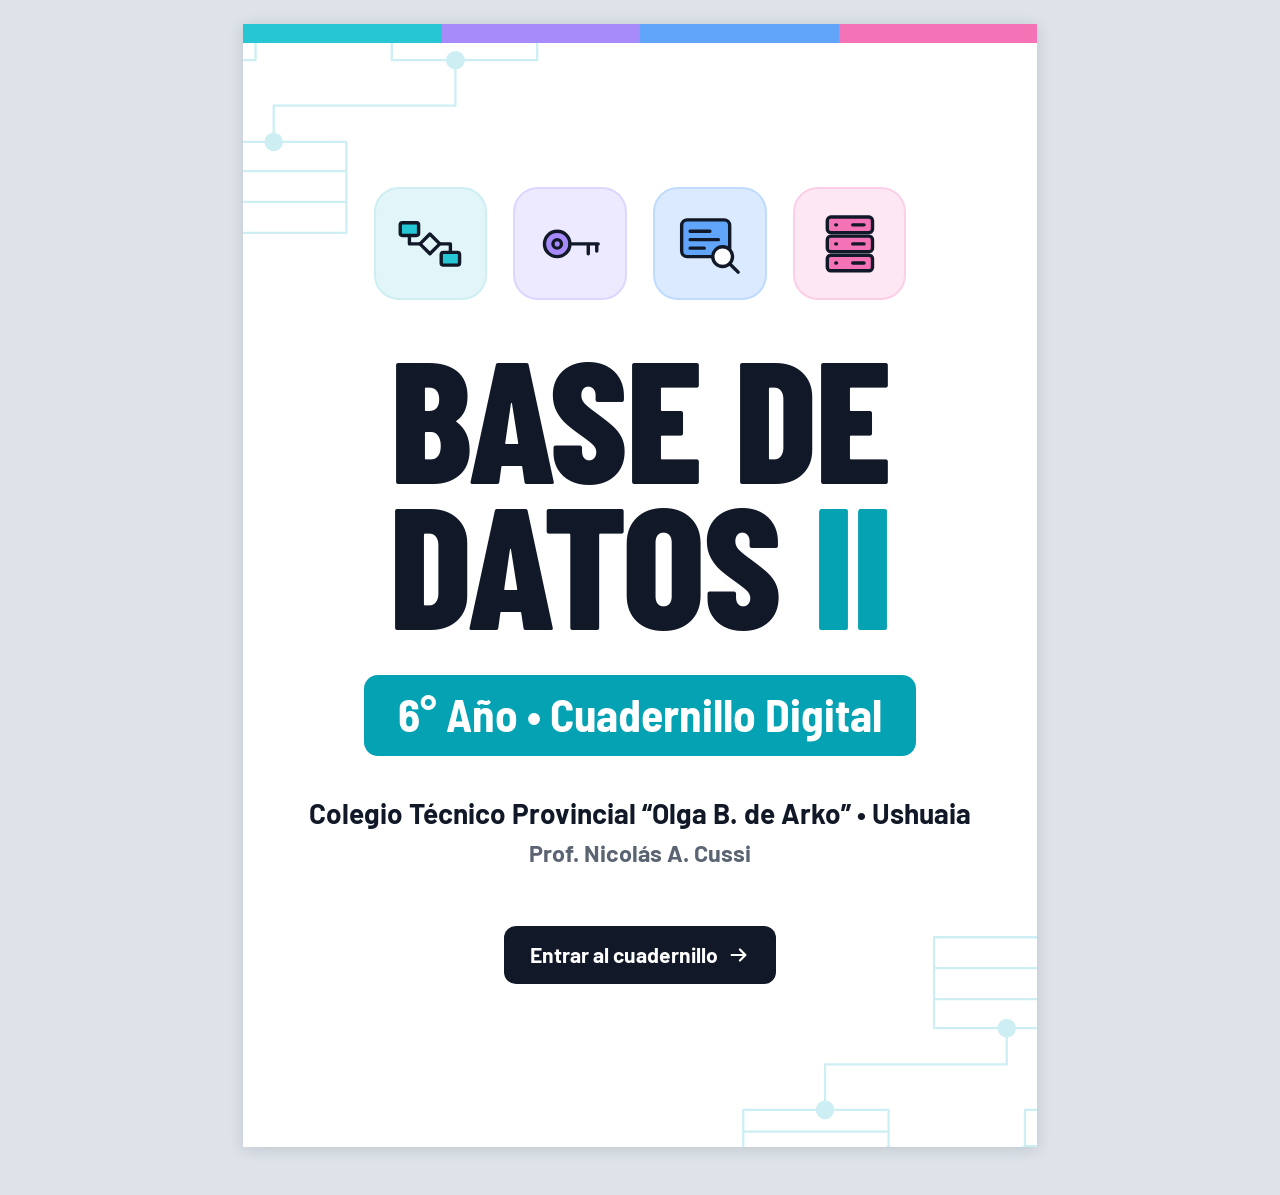
==== commit d2e3d1b6: "Portada principal y renombre del índice - index.html pasa a ser la portada, con el botón "Entrar al " ====
--- a/index.html
+++ b/index.html
@@ -3,216 +3,188 @@
 <head>
   <meta charset="utf-8">
   <meta name="viewport" content="width=device-width, initial-scale=1">
-  <title>Base de Datos II — Cuadernillo de actividades · Prof. Nicolás A. Cussi</title>
-  <meta name="description" content="Cuadernillo de actividades de Base de Datos II (6.º año), organizado en 14 TPs y dos integradores. Bachillerato en Programación, Ushuaia.">
+  <title>Base de Datos II — Cuadernillo Digital · Prof. Nicolás A. Cussi</title>
+  <meta name="description" content="Cuadernillo digital de Base de Datos II (6.º año). Colegio Técnico Provincial &quot;Olga B. de Arko&quot;, Ushuaia. Prof. Nicolás A. Cussi.">
   <meta name="theme-color" content="#26C6D4">
+  <!-- Vista previa del enlace (WhatsApp, Classroom, etc.) -->
+  <meta property="og:type" content="website">
+  <meta property="og:locale" content="es_AR">
+  <meta property="og:site_name" content="Base de Datos II · Cuadernillo Digital">
+  <meta property="og:title" content="Base de Datos II — Cuadernillo Digital">
+  <meta property="og:description" content="6.º año · Prof. Nicolás A. Cussi">
+  <meta property="og:url" content="https://prof-nkocussi.github.io/App-Web-Base-de-Datos-2/">
+  <meta property="og:image" content="https://prof-nkocussi.github.io/App-Web-Base-de-Datos-2/assets/img/miniatura.png">
+  <meta property="og:image:width" content="1200">
+  <meta property="og:image:height" content="630">
+  <meta property="og:image:alt" content="Base de Datos II, cuadernillo digital de 6.º año">
+  <meta name="twitter:card" content="summary_large_image">
   <link rel="preload" href="assets/fonts/barlow-condensed-latin-800-normal.woff2" as="font" type="font/woff2" crossorigin>
   <link rel="stylesheet" href="assets/css/estilos.css">
+  <style>
+    /* Portada principal: solo se usa en esta página */
+    .tapa-pagina { background: var(--blanco, #fff); }
+    .tapa { background: var(--blanco, #fff); }
+    .tapa {
+      position: relative; overflow: hidden;
+      min-height: 100vh; min-height: 100dvh;
+      display: flex; flex-direction: column; align-items: center; justify-content: center;
+      gap: clamp(18px, 3.2vh, 32px);
+      padding: 40px 20px 48px; text-align: center;
+    }
+    .tapa::before {   /* franja de arriba: los cuatro colores de los módulos */
+      content: ""; position: absolute; left: 0; right: 0; top: 0; height: 10px; z-index: 1;
+      background: linear-gradient(90deg, var(--acento, #26C6D4) 0 25%, var(--diseno, #A78BFA) 25% 50%, var(--sql, #60A5FA) 50% 75%, var(--servidor, #F472B6) 75%);
+    }
+    .tapa__red {      /* dibujo de fondo: tablas relacionadas */
+      position: absolute; width: min(70vw, 520px); height: auto;
+      color: var(--acento-claro, #CDEFF4); fill: currentColor; stroke: currentColor;
+      stroke-width: 2.5; stroke-linecap: round; stroke-linejoin: round; pointer-events: none;
+    }
+    .tapa__red--a { left: -90px; top: -60px; }
+    .tapa__red--b { right: -110px; bottom: -80px; transform: rotate(180deg); }
+    .tapa > :not(.tapa__red) { position: relative; }
+
+    .tapa__iconos { display: flex; justify-content: center; gap: clamp(10px, 3vw, 22px); }
+    .tapa__iconos li {
+      display: flex; align-items: center; justify-content: center;
+      width: clamp(62px, 17vw, 104px); aspect-ratio: 1;
+      background: var(--acento-suave, #E2F5F8);
+      border: 2px solid var(--acento-claro, #CDEFF4); border-radius: 22%;
+    }
+    .tapa__iconos .ico { width: 62%; height: 62%; stroke-width: 2.4; }
+    .tapa__iconos .m2 .ico { --ac: var(--diseno); }
+    .tapa__iconos .m2 { background: var(--diseno-suave); border-color: var(--diseno-claro); }
+    .tapa__iconos .m3 .ico { --ac: var(--sql); }
+    .tapa__iconos .m3 { background: var(--sql-suave); border-color: var(--sql-claro); }
+    .tapa__iconos .m4 .ico { --ac: var(--servidor); }
+    .tapa__iconos .m4 { background: var(--servidor-suave); border-color: var(--servidor-claro); }
+
+    .tapa__titulo {
+      font-family: var(--fuente-titular, "Barlow Condensed", sans-serif); font-weight: 800;
+      font-size: clamp(76px, 22.5vw, 180px); line-height: .84; letter-spacing: -.012em;
+      color: var(--tinta, #111827); text-transform: uppercase;
+    }
+    .tapa__titulo span { color: var(--acento-numero, #05A2B4); }
+
+    .tapa__chip {
+      display: inline-block;
+      background: var(--acento-numero, #05A2B4); color: var(--blanco, #fff);
+      font-family: var(--fuente-titulo, "Barlow Semi Condensed", sans-serif); font-weight: 700;
+      font-size: clamp(20px, 5.7vw, 40px); line-height: 1.05;
+      padding: .34em .75em .38em; border-radius: 14px;
+    }
+    .tapa__datos { display: flex; flex-direction: column; gap: 6px; }
+    .tapa__escuela {
+      font-weight: 700; color: var(--tinta, #111827);
+      font-size: clamp(17px, 4.5vw, 27px); line-height: 1.2; text-wrap: balance;
+    }
+    .tapa__profe { color: var(--gris, #5B6472); font-weight: 700; font-size: clamp(16px, 4vw, 22px); }
+
+    .tapa__entrar {
+      display: inline-flex; align-items: center; gap: 10px; margin-top: 6px;
+      position: relative; isolation: isolate;
+      background: transparent; color: var(--blanco, #fff);
+      font-weight: 700; font-size: clamp(17px, 4.4vw, 21px); text-decoration: none;
+      padding: 14px 26px; border-radius: 12px;
+    }
+    .tapa__entrar::before {
+      content: ""; position: absolute; inset: 0; z-index: -1;
+      background: var(--tinta, #111827); border-radius: inherit;
+      animation: tapa-pulso 2.4s ease-in-out infinite;
+    }
+    .tapa__entrar:hover::before { background: #263244; }
+    .tapa__entrar:focus-visible { outline: 3px solid var(--acento-numero, #05A2B4); outline-offset: 4px; }
+    @keyframes tapa-pulso {
+      0%, 100% { transform: scale(1); box-shadow: 0 0 0 0 rgba(5, 162, 180, .38); }
+      50% { transform: scale(1.035); box-shadow: 0 0 0 9px rgba(5, 162, 180, 0); }
+    }
+    @media (prefers-reduced-motion: reduce) {
+      .tapa__entrar::before { animation: none; }
+    }
+    .tapa__entrar svg { width: 22px; height: 22px; fill: none; stroke: currentColor; stroke-width: 2.4; stroke-linecap: round; stroke-linejoin: round; }
+
+    /* Celular acostado */
+    @media (max-width: 859px) and (max-height: 560px) and (orientation: landscape) {
+      .tapa { gap: 12px; padding: 26px 20px; }
+      .tapa__titulo { font-size: clamp(54px, 19vh, 110px); }
+      .tapa__iconos li { width: 54px; }
+    }
+    /* PC e impresión: hoja A4 vertical, como las láminas */
+    @media (min-width: 860px), print {
+      .tapa-pagina { background: var(--fondo-pantalla, #DDE3E9); }
+      .tapa {
+        width: 210mm; height: 297mm; min-height: 0;
+        margin: 24px auto 48px; padding: 20mm 16mm;
+        gap: 11mm;
+        box-shadow: 0 2px 14px rgba(17, 24, 39, .14);
+      }
+      .tapa::before { height: 5mm; }
+      .tapa__red { width: 125mm; }
+      .tapa__red--a { left: -40mm; top: -24mm; }
+      .tapa__red--b { right: -40mm; bottom: -24mm; }
+      .tapa__iconos { gap: 7mm; }
+      .tapa__iconos li { width: 30mm; }
+      .tapa__titulo { font-size: 46mm; }
+      .tapa__chip { font-size: 12mm; }
+      .tapa__escuela { font-size: 7.4mm; }
+      .tapa__profe { font-size: 6.2mm; }
+      .tapa__entrar { font-size: 5.6mm; margin-top: 4mm; }
+    }
+    @media print {
+      .tapa-pagina { background: var(--blanco, #fff); }
+      .tapa { margin: 0; box-shadow: none; }
+      .tapa__entrar { display: none; }
+    }
+  </style>
 </head>
-<body>
+<body class="tapa-pagina">
 
-<svg width="0" height="0" style="position:absolute" aria-hidden="true" focusable="false">
-  <defs>
-    <symbol id="i-db-solido" viewBox="0 0 48 48">
-      <g style="fill:currentColor;stroke:none">
-        <ellipse cx="24" cy="9.5" rx="16" ry="5.5"/>
-        <path d="M8 14c2.8 2.9 9.1 4.5 16 4.5S37.2 16.9 40 14v6.5c0 3-7.2 5.5-16 5.5S8 23.5 8 20.5z"/>
-        <path d="M8 25c2.8 2.9 9.1 4.5 16 4.5S37.2 27.9 40 25v6.5c0 3-7.2 5.5-16 5.5S8 34.5 8 31.5z"/>
-        <path d="M8 36c2.8 2.9 9.1 4.5 16 4.5S37.2 38.9 40 36v2.5c0 3-7.2 5.5-16 5.5S8 41.5 8 38.5z"/>
-      </g>
-    </symbol>
-  </defs>
-</svg>
+<main class="tapa">
+  <!-- Fondo decorativo -->
+  <svg class="tapa__red tapa__red--a" viewBox="0 0 520 360" aria-hidden="true" focusable="false">
+    <path d="M30 40h150v100H30zM30 70h150M30 100h150M330 20h160v120H330zM330 52h160M330 84h160M330 116h160M120 230h160v100H120zM120 262h160M120 296h160M180 90h150M200 230v-40h200v-50" fill="none"/>
+    <circle cx="180" cy="90" r="9"/><circle cx="330" cy="90" r="9"/><circle cx="200" cy="230" r="9"/><circle cx="400" cy="140" r="9"/>
+  </svg>
+  <svg class="tapa__red tapa__red--b" viewBox="0 0 520 360" aria-hidden="true" focusable="false">
+    <path d="M30 40h150v100H30zM30 70h150M30 100h150M330 20h160v120H330zM330 52h160M330 84h160M330 116h160M120 230h160v100H120zM120 262h160M120 296h160M180 90h150M200 230v-40h200v-50" fill="none"/>
+    <circle cx="180" cy="90" r="9"/><circle cx="330" cy="90" r="9"/><circle cx="200" cy="230" r="9"/><circle cx="400" cy="140" r="9"/>
+  </svg>
 
-<a class="saltar" href="#indice">Saltar al índice</a>
+  <!-- Íconos, uno por módulo: modelización (DER), diseño (clave), lenguajes (consulta) y servidores -->
+  <ul class="tapa__iconos" aria-hidden="true">
+    <li><svg class="ico" viewBox="0 0 48 48" focusable="false">
+      <rect x="3" y="9" width="13" height="9" rx="1.500" style="fill:var(--ac)"/><rect x="32" y="30" width="13" height="9" rx="1.500" style="fill:var(--ac)"/>
+      <path d="M24 17 31 24 24 31 17 24z"/><path d="M9.500 18v6H17M31 24h7.500v6"/>
+    </svg></li>
+    <li class="m2"><svg class="ico" viewBox="0 0 48 48" focusable="false">
+      <circle cx="15" cy="24" r="9" style="fill:var(--ac)"/><circle cx="15" cy="24" r="3"/>
+      <path d="M24 24h20M37 24v7M43 24v5"/>
+    </svg></li>
+    <li class="m3"><svg class="ico" viewBox="0 0 48 48" focusable="false">
+      <rect x="4" y="7" width="34" height="26" rx="4" style="fill:var(--ac)"/>
+      <path d="M10 15h14M10 21h20M10 27h10"/>
+      <circle cx="33" cy="33" r="7" style="fill:var(--blanco)"/><path d="M38 38l6 6"/>
+    </svg></li>
+    <li class="m4"><svg class="ico" viewBox="0 0 48 48" focusable="false">
+      <rect x="8" y="5" width="32" height="11" rx="2.500" style="fill:var(--ac)"/><rect x="8" y="18.500" width="32" height="11" rx="2.500" style="fill:var(--ac)"/><rect x="8" y="32" width="32" height="11" rx="2.500" style="fill:var(--ac)"/>
+      <path d="M14 10.500h.500M14 24h.500M14 37.500h.500M26 10.500h8M26 24h8M26 37.500h8"/>
+    </svg></li>
+  </ul>
 
-<main class="portada">
-  <div class="cab" aria-hidden="true">
-    <svg class="cab__logo"><use href="#i-db-solido"/></svg>
-    <div class="cab__marca"><b>BASES DE DATOS Y SQL</b><span>DESDE CERO</span></div>
-    <span class="cab__raya"></span>
+  <h1 class="tapa__titulo">Base de<br>Datos <span>II</span></h1>
+
+  <p class="tapa__chip">6° Año • Cuadernillo Digital</p>
+
+  <div class="tapa__datos">
+    <p class="tapa__escuela">Colegio Técnico Provincial “Olga B. de Arko” • Ushuaia</p>
+    <p class="tapa__profe">Prof. Nicolás A. Cussi</p>
   </div>
 
-  <header class="portada__hero">
-    <h1>Base de Datos <span>II</span></h1>
-    <p class="tit__sub">Cuadernillo de actividades · 6.º año</p>
-  </header>
-
-  <p class="portada__datos">
-    <strong>Bachillerato Profesional en Programación / C.E.F.L.U</strong> <br>
-    Prof. Nicolás A. Cussi
-  </p>
-
-  <aside class="idea" aria-label="Cómo usar el cuadernillo">
-    <span class="idea__ico" aria-hidden="true">
-      <svg class="ico" viewBox="0 0 48 48" focusable="false">
-        <path d="M24 2.5v4M10 8.5l2.8 2.8M38 8.5l-2.8 2.8M4 22h4M40 22h4"/>
-        <path d="M24 12a10 10 0 0 0-6.2 17.8c1.4 1.2 2.2 2.6 2.2 4.2v1h8v-1c0-1.6.8-3 2.2-4.2A10 10 0 0 0 24 12z" style="fill:var(--ac)"/>
-        <path d="M20 39h8M21.5 43h5"/>
-      </svg>
-    </span>
-    <p><strong>Cómo usarlo:</strong> cada TP tiene sus láminas, una página “Para profundizar” y, al final, las actividades para hacer en la carpeta y, desde el TP6, también en la computadora.</p>
-  </aside>
-
-  <section class="bloque modulo-1" id="indice" aria-labelledby="b1">
-    <h2 class="subtitulo" id="b1">Módulo 1 · Modelización de datos</h2>
-    <ul class="lista-tp">
-      <li>
-        <a class="tp" href="unidades/tp01.html">
-          <span class="tp__num" aria-hidden="true">1</span>
-          <span class="tp__titulo">TP N°1 — De 5.º a 6.º</span>
-          <span class="tp__temas">Evolución de los sistemas de bases de datos · El SGBD y sus funciones · El modelo relacional</span>
-          <span class="tp__meta">Láminas 1–3 <span class="tp__visto" data-visto="1" hidden>· ✓ Visto</span></span>
-        </a>
-      </li>
-      <li>
-        <a class="tp" href="unidades/tp02.html">
-          <span class="tp__num" aria-hidden="true">2</span>
-          <span class="tp__titulo">TP N°2 — Modelo Entidad-Relación</span>
-          <span class="tp__temas">Introducción al DER · Cómo interpretar un DER · Del DER a las tablas</span>
-          <span class="tp__meta">Láminas 4–6 <span class="tp__visto" data-visto="2" hidden>· ✓ Visto</span></span>
-        </a>
-      </li>
-      <li>
-        <a class="tp" href="unidades/tp03.html">
-          <span class="tp__num" aria-hidden="true">3</span>
-          <span class="tp__titulo">TP N°3 — UML y otros modelos</span>
-          <span class="tp__temas">UML: diagrama de clases · Modelo orientado a objetos · XML y el modelo semiestructurado · Relacionales y NoSQL</span>
-          <span class="tp__meta">Láminas 7–10 <span class="tp__visto" data-visto="3" hidden>· ✓ Visto</span></span>
-        </a>
-      </li>
-    </ul>
-  </section>
-
-  <section class="bloque modulo-2" aria-labelledby="b2">
-    <h2 class="subtitulo" id="b2">Módulo 2 · Diseño de bases de datos</h2>
-    <ul class="lista-tp">
-      <li>
-        <a class="tp" href="unidades/tp04.html">
-          <span class="tp__num" aria-hidden="true">4</span>
-          <span class="tp__titulo">TP N°4 — Claves y restricciones</span>
-          <span class="tp__temas">NOT NULL, UNIQUE, DEFAULT y CHECK · Integridad referencial · Claves candidatas, alternativas y foráneas</span>
-          <span class="tp__meta">Láminas 11–13 <span class="tp__visto" data-visto="4" hidden>· ✓ Visto</span></span>
-        </a>
-      </li>
-      <li>
-        <a class="tp" href="unidades/tp05.html">
-          <span class="tp__num" aria-hidden="true">5</span>
-          <span class="tp__titulo">TP N°5 — Normalización</span>
-          <span class="tp__temas">Redundancia de datos · Normalización · Dependencia funcional y descomposición · Primera, Segunda y Tercera Forma Normal</span>
-          <span class="tp__meta">Láminas 14–17 <span class="tp__visto" data-visto="5" hidden>· ✓ Visto</span></span>
-        </a>
-      </li>
-      <li>
-        <a class="tp tp--integrador tp--int1" href="unidades/int1.html">
-          <span class="tp__num" aria-hidden="true">✦</span>
-          <span class="tp__titulo">Integrador 1 — La tienda, de nuevo</span>
-          <span class="tp__temas">Modelar la tienda con un DER, pasarla a tablas y normalizarla</span>
-          <span class="tp__meta">Lámina 18 <span class="tp__visto" data-visto="int1" hidden>· ✓ Visto</span></span>
-        </a>
-      </li>
-    </ul>
-  </section>
-
-  <section class="bloque modulo-3" aria-labelledby="b3">
-    <h2 class="subtitulo" id="b3">Módulo 3 · Lenguajes de consulta</h2>
-    <ul class="lista-tp">
-      <li>
-        <a class="tp" href="unidades/tp06.html">
-          <span class="tp__num" aria-hidden="true">6</span>
-          <span class="tp__titulo">TP N°6 — Del álgebra relacional a SQL</span>
-          <span class="tp__temas">Álgebra relacional · ¿Qué es SQL? · Puesta en marcha de XAMPP · Familias de comandos: DDL, DML, DQL y TCL</span>
-          <span class="tp__meta"><span class="etq etq--xampp">XAMPP</span> <span class="etq etq--sql">SQL</span> Láminas 19–22 <span class="tp__visto" data-visto="6" hidden>· ✓ Visto</span></span>
-        </a>
-      </li>
-      <li>
-        <a class="tp" href="unidades/tp07.html">
-          <span class="tp__num" aria-hidden="true">7</span>
-          <span class="tp__titulo">TP N°7 — Definir y cargar tablas</span>
-          <span class="tp__temas">CREATE DATABASE y CREATE TABLE · ALTER y DROP · INSERT INTO</span>
-          <span class="tp__meta"><span class="etq etq--xampp">XAMPP</span> <span class="etq etq--sql">SQL</span> Láminas 23–25 <span class="tp__visto" data-visto="7" hidden>· ✓ Visto</span></span>
-        </a>
-      </li>
-      <li>
-        <a class="tp" href="unidades/tp08.html">
-          <span class="tp__num" aria-hidden="true">8</span>
-          <span class="tp__titulo">TP N°8 — Consultar</span>
-          <span class="tp__temas">SELECT · Columnas específicas y alias · WHERE</span>
-          <span class="tp__meta"><span class="etq etq--sql">SQL</span> Láminas 26–28 <span class="tp__visto" data-visto="8" hidden>· ✓ Visto</span></span>
-        </a>
-      </li>
-      <li>
-        <a class="tp" href="unidades/tp09.html">
-          <span class="tp__num" aria-hidden="true">9</span>
-          <span class="tp__titulo">TP N°9 — Filtrar</span>
-          <span class="tp__temas">Operadores de comparación · AND, OR y NOT · LIKE, IN y BETWEEN</span>
-          <span class="tp__meta"><span class="etq etq--sql">SQL</span> Láminas 29–31 <span class="tp__visto" data-visto="9" hidden>· ✓ Visto</span></span>
-        </a>
-      </li>
-      <li>
-        <div class="tp tp--pronto">
-          <span class="tp__num" aria-hidden="true">10</span>
-          <span class="tp__titulo">TP N°10 — Ordenar, modificar y QBE</span>
-          <span class="tp__temas">ORDER BY y LIMIT · UPDATE y DELETE · QBE en phpMyAdmin</span>
-          <span class="tp__meta"><span class="etq etq--sql">SQL</span> Láminas 32–34 · Próximamente</span>
-        </div>
-      </li>
-      <li>
-        <div class="tp tp--pronto">
-          <span class="tp__num" aria-hidden="true">11</span>
-          <span class="tp__titulo">TP N°11 — Resumir y combinar</span>
-          <span class="tp__temas">COUNT, SUM, AVG, MIN y MAX · GROUP BY y HAVING · INNER JOIN y LEFT JOIN</span>
-          <span class="tp__meta"><span class="etq etq--sql">SQL</span> Láminas 35–37 · Próximamente</span>
-        </div>
-      </li>
-      <li>
-        <div class="tp tp--pronto">
-          <span class="tp__num" aria-hidden="true">12</span>
-          <span class="tp__titulo">TP N°12 — Consultas avanzadas y programación</span>
-          <span class="tp__temas">Subconsultas y CTE (WITH) · Scripts .sql · SQL embebido en PHP · Lenguaje de consulta de objetos</span>
-          <span class="tp__meta"><span class="etq etq--xampp">XAMPP</span> <span class="etq etq--sql">SQL</span> Láminas 38–41 · Próximamente</span>
-        </div>
-      </li>
-    </ul>
-  </section>
-
-  <section class="bloque modulo-4" aria-labelledby="b4">
-    <h2 class="subtitulo" id="b4">Módulo 4 · Servidores y bases de datos distribuidas</h2>
-    <ul class="lista-tp">
-      <li>
-        <div class="tp tp--pronto">
-          <span class="tp__num" aria-hidden="true">13</span>
-          <span class="tp__titulo">TP N°13 — El servidor y sus usuarios</span>
-          <span class="tp__temas">Instalación y configuración del motor · Usuarios, permisos y publicación de las bases · Respaldo y capacidad de almacenamiento · Procedimientos almacenados</span>
-          <span class="tp__meta"><span class="etq etq--xampp">XAMPP</span> Láminas 42–45 · Próximamente</span>
-        </div>
-      </li>
-      <li>
-        <div class="tp tp--pronto">
-          <span class="tp__num" aria-hidden="true">14</span>
-          <span class="tp__titulo">TP N°14 — Transacciones y distribución</span>
-          <span class="tp__temas">Transacciones: COMMIT y ROLLBACK · Concurrencia, fallas y recuperación · Bases de datos distribuidas · Escalabilidad y eficiencia</span>
-          <span class="tp__meta"><span class="etq etq--xampp">XAMPP</span> <span class="etq etq--sql">SQL</span> Láminas 46–49 · Próximamente</span>
-        </div>
-      </li>
-      <li>
-        <div class="tp tp--pronto tp--integrador tp--int2">
-          <span class="tp__num" aria-hidden="true">✦</span>
-          <span class="tp__titulo">Integrador final — Seguridad y desafío final</span>
-          <span class="tp__temas">Seguridad, SQL Injection y protección de datos · Desafío integrador final</span>
-          <span class="tp__meta"><span class="etq etq--xampp">XAMPP</span> <span class="etq etq--sql">SQL</span> Lámina 50 · Próximamente</span>
-        </div>
-      </li>
-    </ul>
-  </section>
-
-  <footer class="pie">
-    <span class="pie__linea"></span>
-    <span>Base de Datos II — Prof. Nicolás A. Cussi</span>
-    <span class="pie__linea"></span>
-  </footer>
+  <a class="tapa__entrar" href="indice.html">
+    Entrar al cuadernillo
+    <svg viewBox="0 0 24 24" aria-hidden="true" focusable="false"><path d="M4 12h15M13 6l6 6-6 6"/></svg>
+  </a>
 </main>
 
-<script src="assets/js/actividades.js"></script>
 </body>
 </html>
--- a/assets/css/estilos.css
+++ b/assets/css/estilos.css
@@ -2020,7 +2020,7 @@
 }
 
 /* ==========================================================
-   Portada e índice (index.html)
+   Índice de TPs (indice.html)
    ========================================================== */
 .portada {
   max-width: 210mm; margin: 0 auto; background: var(--blanco);
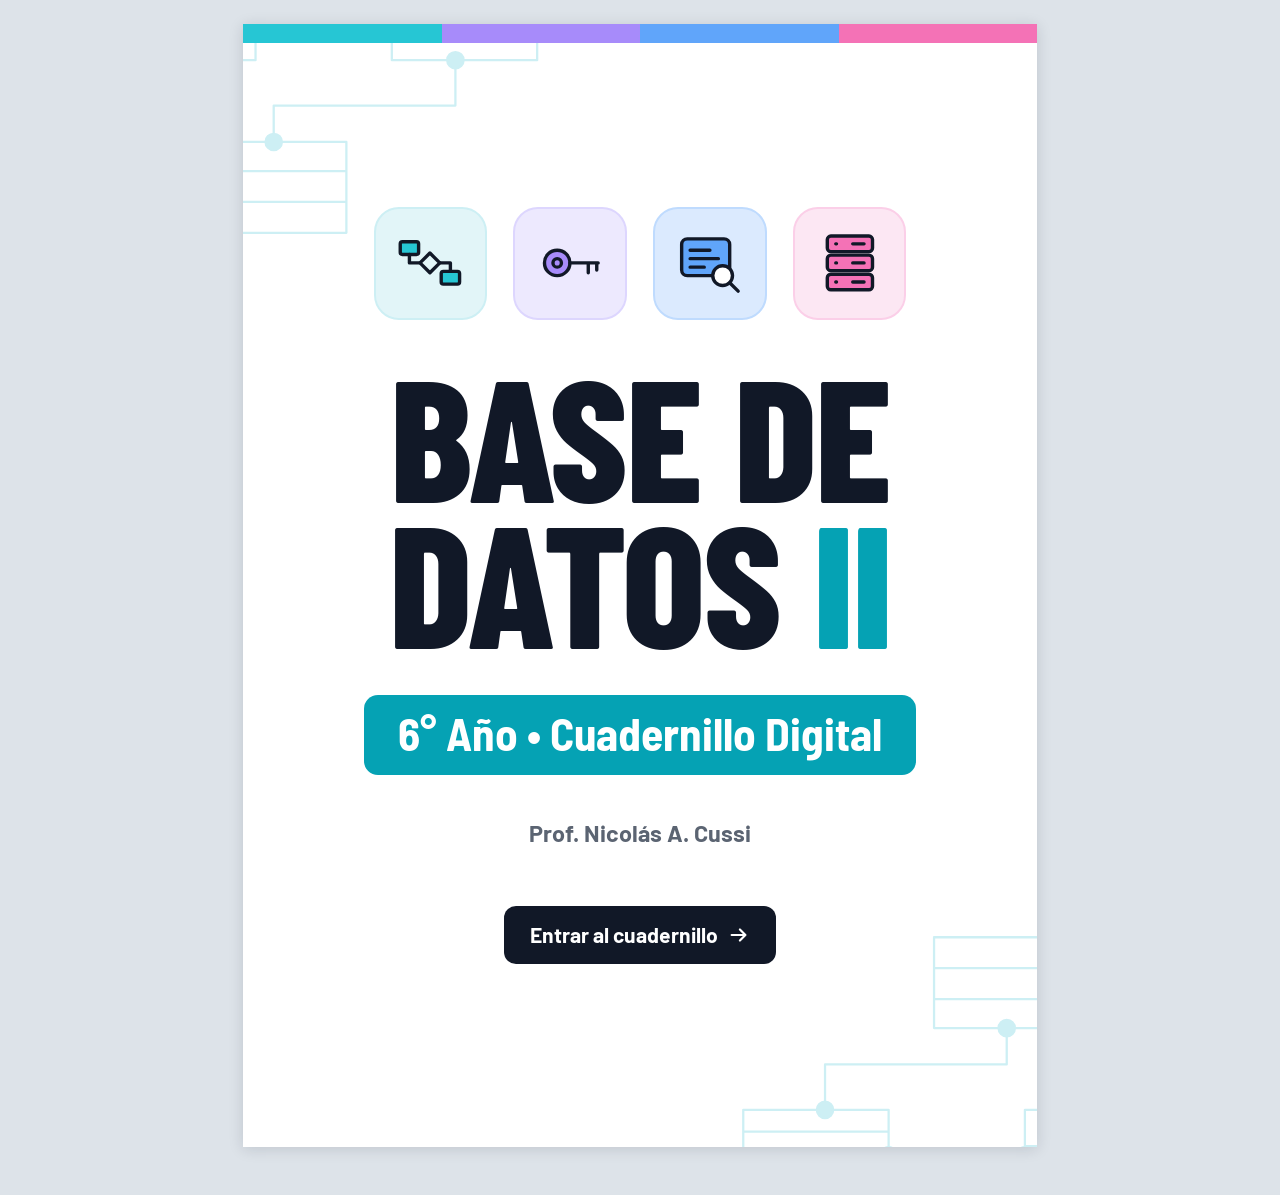
==== commit 1eba7363: "Portada: sin el nombre del colegio" ====
--- a/index.html
+++ b/index.html
@@ -74,10 +74,6 @@
       padding: .34em .75em .38em; border-radius: 14px;
     }
     .tapa__datos { display: flex; flex-direction: column; gap: 6px; }
-    .tapa__escuela {
-      font-weight: 700; color: var(--tinta, #111827);
-      font-size: clamp(17px, 4.5vw, 27px); line-height: 1.2; text-wrap: balance;
-    }
     .tapa__profe { color: var(--gris, #5B6472); font-weight: 700; font-size: clamp(16px, 4vw, 22px); }
 
     .tapa__entrar {
@@ -126,7 +122,6 @@
       .tapa__iconos li { width: 30mm; }
       .tapa__titulo { font-size: 46mm; }
       .tapa__chip { font-size: 12mm; }
-      .tapa__escuela { font-size: 7.4mm; }
       .tapa__profe { font-size: 6.2mm; }
       .tapa__entrar { font-size: 5.6mm; margin-top: 4mm; }
     }
@@ -176,7 +171,6 @@
   <p class="tapa__chip">6° Año • Cuadernillo Digital</p>
 
   <div class="tapa__datos">
-    <p class="tapa__escuela">Colegio Técnico Provincial “Olga B. de Arko” • Ushuaia</p>
     <p class="tapa__profe">Prof. Nicolás A. Cussi</p>
   </div>
 
